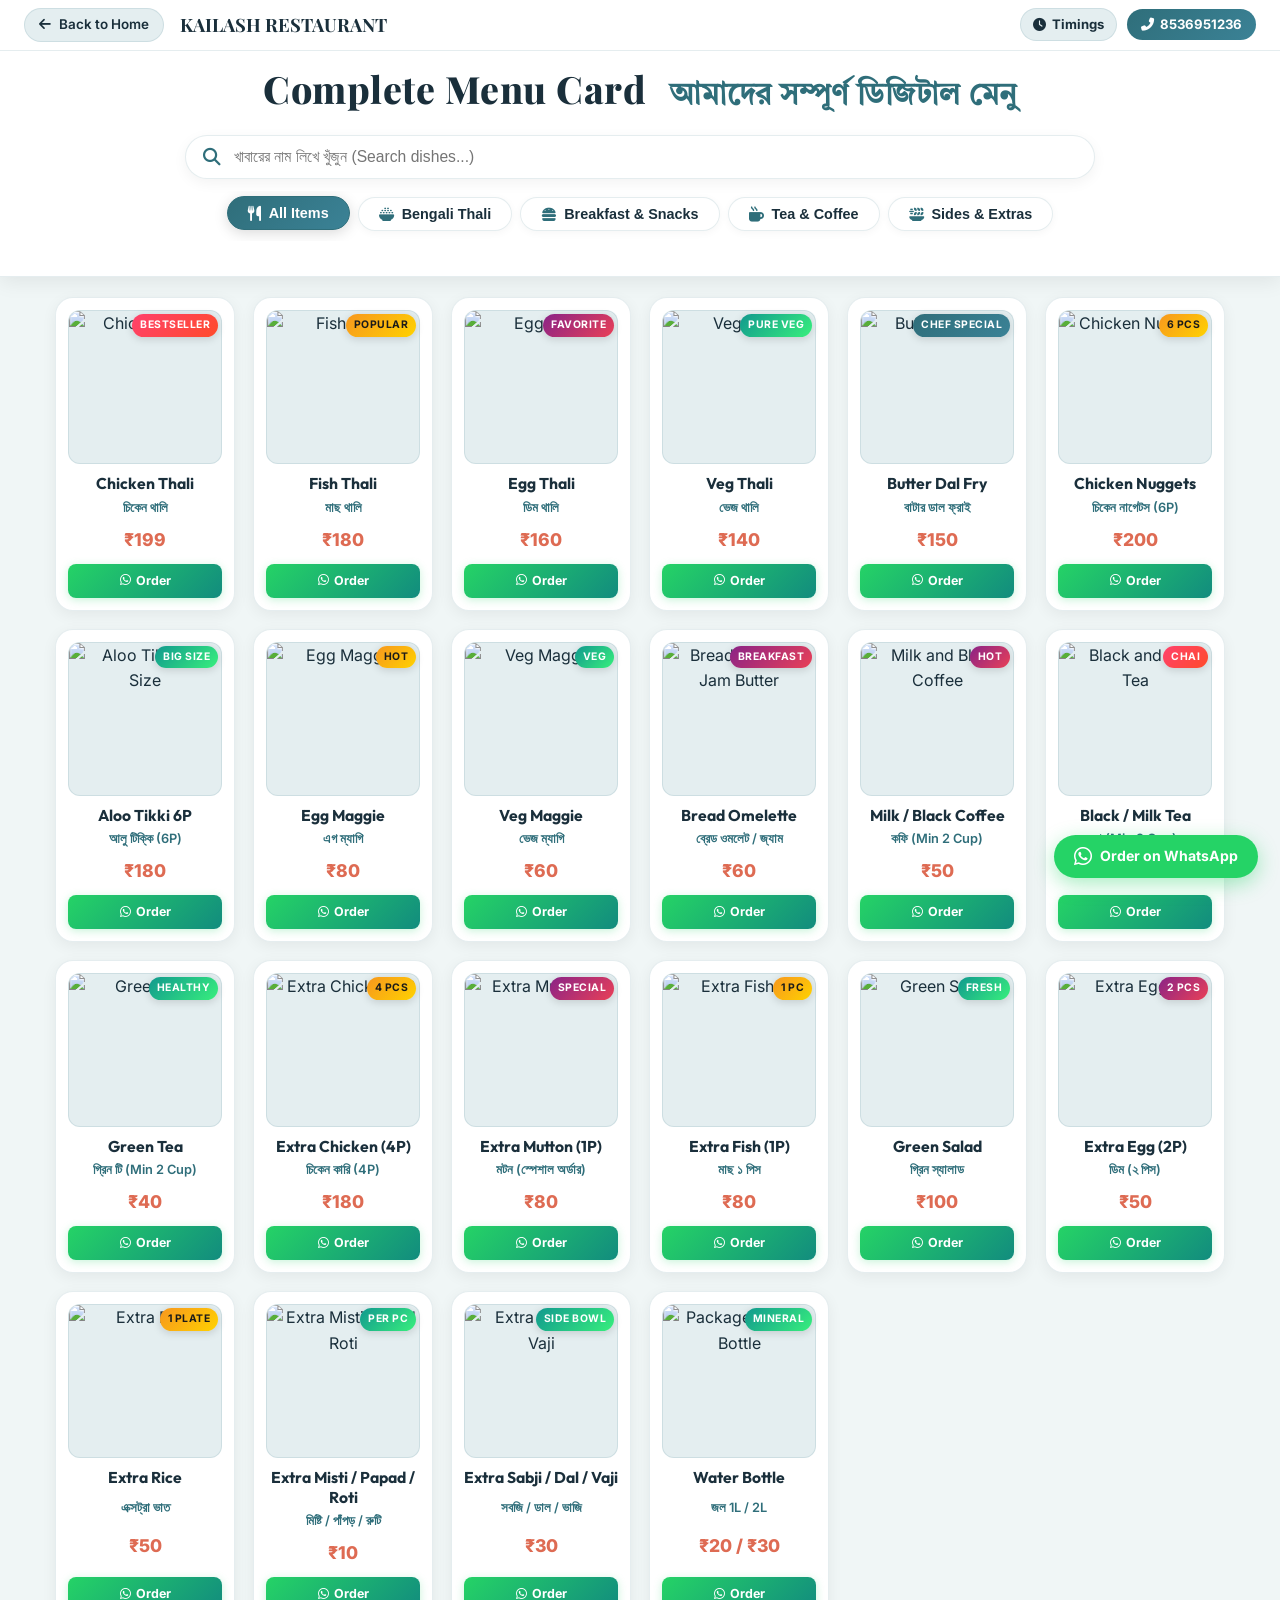
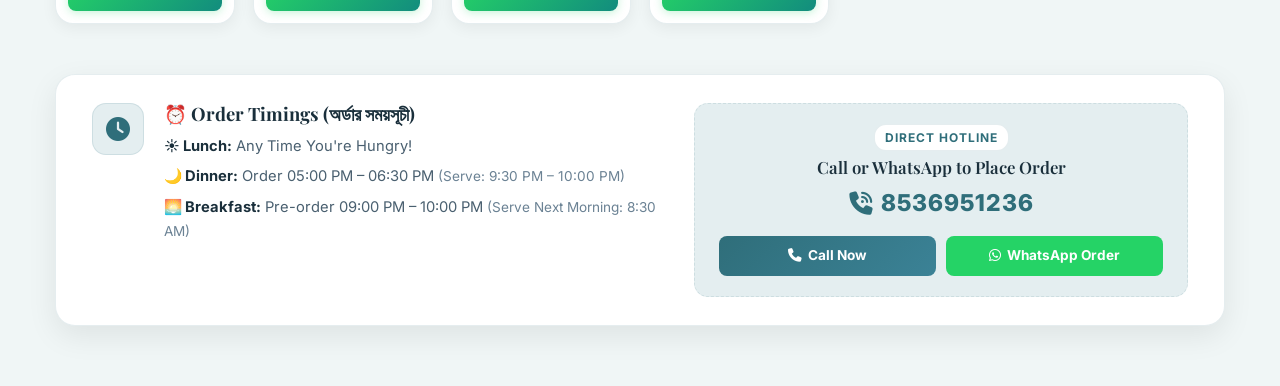
==== menu.html @ c59c66ed "Initial commit: Kailash Restaurant website and auto-update scripts" ====
﻿<!DOCTYPE html>
<html lang="bn">
<head>
    <meta charset="UTF-8">
    <meta name="viewport" content="width=device-width, initial-scale=1.0">
    <title>Full Menu Card | KAILASH RESTAURANT| সম্পূর্ণ মেনু</title>
    
    <!-- Meta Descriptions & SEO -->
    <meta name="description" content="Explore the full digital menu of KAILASH RESTAURANT. Bengali Thalis, Snacks, Tea, Coffee, Extras & Direct WhatsApp Ordering.">
    <meta name="theme-color" content="#c9a24b">
    
    <!-- Fonts -->
    <link rel="preconnect" href="https://fonts.googleapis.com">
    <link rel="preconnect" href="https://fonts.gstatic.com" crossorigin>
    <link href="https://fonts.googleapis.com/css2?family=Cinzel:wght@500;700;900&family=Inter:wght@300;400;500;600;700;800&family=Outfit:wght@400;500;600;700;800&family=Playfair+Display:ital,wght@0,600;0,700;0,900;1,600&family=Tiro+Bangla:ital@0;1&display=swap" rel="stylesheet">
    
    <!-- Font Awesome -->
    <link rel="stylesheet" href="https://cdnjs.cloudflare.com/ajax/libs/font-awesome/6.5.1/css/all.min.css">
    
    <!-- Main Style -->
    <link rel="stylesheet" href="styles.css">

    <style>
        /* Specific Styles for Compact Full Menu Page (LIGHT THEME) */
        .full-menu-page {
            background-color: var(--bg-deep);
            color: var(--text-primary);
            min-height: 100vh;
        }

        /* Sticky Top Header Container */
        .sticky-menu-top-container {
            position: sticky;
            top: 0;
            z-index: 1000;
            background: var(--bg-card);
            backdrop-filter: blur(20px);
            -webkit-backdrop-filter: blur(20px);
            border-bottom: 1.5px solid var(--glass-border);
            box-shadow: 0 4px 20px rgba(0, 0, 0, 0.08);
        }

        .full-menu-nav {
            padding: 8px 24px;
            display: flex;
            align-items: center;
            justify-content: space-between;
            border-bottom: 1px solid var(--glass-border);
        }

        .full-menu-nav-left {
            display: flex;
            align-items: center;
            gap: 16px;
        }

        .nav-back-btn {
            display: inline-flex;
            align-items: center;
            gap: 8px;
            background: var(--bg-dark);
            border: 1px solid var(--glass-border);
            color: var(--text-primary);
            padding: 5px 14px;
            border-radius: 25px;
            text-decoration: none;
            font-weight: 600;
            font-size: 0.84rem;
            transition: all 0.3s ease;
        }

        .nav-back-btn:hover {
            background: var(--accent-gold);
            color: #ffffff;
            border-color: var(--accent-gold);
            transform: translateX(-3px);
            box-shadow: 0 0 15px rgba(0, 0, 0, 0.15);
        }

        .full-menu-logo-title {
            font-family: 'Playfair Display', serif;
            font-size: 1.15rem;
            font-weight: 700;
            color: var(--text-primary);
        }

        .full-menu-logo-title span {
            color: var(--accent-gold);
        }

        .full-menu-nav-right {
            display: flex;
            align-items: center;
            gap: 10px;
        }

        .nav-timing-btn {
            display: inline-flex;
            align-items: center;
            gap: 6px;
            background: var(--bg-dark);
            border: 1px solid var(--glass-border);
            color: var(--text-primary);
            padding: 5px 12px;
            border-radius: 25px;
            text-decoration: none;
            font-weight: 700;
            font-size: 0.82rem;
            transition: all 0.3s ease;
        }

        .nav-timing-btn:hover {
            background: var(--accent-gold);
            color: #ffffff;
            border-color: var(--accent-gold);
            transform: translateY(-2px);
            box-shadow: 0 0 15px rgba(0, 0, 0, 0.15);
        }

        .nav-call-btn {
            display: inline-flex;
            align-items: center;
            gap: 6px;
            background: linear-gradient(135deg, var(--accent-gold), var(--accent-amber));
            color: #ffffff;
            padding: 5px 14px;
            border-radius: 25px;
            text-decoration: none;
            font-weight: 700;
            font-size: 0.82rem;
            transition: all 0.3s ease;
        }

        .nav-call-btn:hover {
            transform: translateY(-2px);
            box-shadow: 0 4px 15px rgba(0, 0, 0, 0.2);
        }

        /* Full Menu Hero Header */
        .full-menu-hero {
            text-align: center;
            padding: 14px 20px 10px;
            position: relative;
        }

        .full-menu-hero h1 {
            font-family: 'Playfair Display', serif;
            font-size: 2.35rem;
            font-weight: 800;
            color: var(--text-primary);
            margin-bottom: 0;
            line-height: 1.25;
            letter-spacing: 0.5px;
        }

        .full-menu-hero h1 .bengali-heading {
            color: var(--accent-gold);
            display: inline-block;
            font-size: 1.85rem;
            margin-left: 14px;
            font-family: 'Tiro Bangla', serif;
            font-weight: 700;
        }

        .full-menu-hero p {
            display: none;
        }

        /* Search & Filter Controls */
        .menu-control-bar {
            max-width: 950px;
            margin: 0 auto;
            padding: 10px 20px 15px;
        }

        .search-box-wrapper {
            position: relative;
            margin-bottom: 12px;
        }

        .search-box-wrapper input {
            width: 100%;
            background: var(--bg-card);
            border: 1.5px solid var(--glass-border);
            padding: 12px 20px 12px 48px;
            border-radius: 30px;
            color: var(--text-primary);
            font-size: 0.98rem;
            outline: none;
            transition: all 0.3s ease;
            box-shadow: 0 4px 14px rgba(0, 0, 0, 0.05);
        }

        .search-box-wrapper input:focus {
            border-color: var(--accent-gold);
            box-shadow: 0 0 18px rgba(0, 0, 0, 0.1);
            background: var(--bg-card);
        }

        .search-box-wrapper i {
            position: absolute;
            left: 18px;
            top: 50%;
            transform: translateY(-50%);
            color: var(--accent-gold);
            font-size: 1.1rem;
        }

        .menu-category-tabs {
            touch-action: pan-x pan-y;
            overscroll-behavior-x: contain;
            display: flex;
            justify-content: center;
            flex-wrap: wrap;
            gap: 10px;
            margin: 0;
        }

        .menu-tab-btn {
            background: var(--bg-card);
            border: 1.5px solid var(--glass-border);
            color: var(--text-secondary);
            padding: 8px 20px;
            border-radius: 25px;
            font-size: 0.9rem;
            font-weight: 600;
            cursor: pointer;
            backdrop-filter: blur(8px);
            transition: all 0.25s ease;
            display: inline-flex;
            align-items: center;
            gap: 8px;
            box-shadow: 0 2px 8px rgba(0, 0, 0, 0.04);
        }

        .menu-tab-btn i {
            color: var(--accent-gold);
            font-size: 0.95rem;
            transition: transform 0.3s ease;
        }

        .menu-tab-btn:hover {
            border-color: var(--accent-gold);
            color: var(--text-primary);
            background: var(--bg-card2, #f4f8f9);
            transform: translateY(-2px);
            box-shadow: 0 4px 15px rgba(0, 0, 0, 0.08);
        }

        .menu-tab-btn.active {
            background: linear-gradient(135deg, var(--accent-gold), var(--accent-amber));
            border-color: var(--accent-gold);
            color: #ffffff;
            box-shadow: 0 3px 14px rgba(0, 0, 0, 0.15);
            transform: translateY(-1px);
        }

        .menu-tab-btn.active i {
            color: #ffffff;
        }

        /* Compact Grid for Full Menu */
        .compact-menu-grid-container {
            max-width: 1200px;
            margin: 20px auto 50px;
            padding: 0 15px;
        }

        .compact-grid {
            display: grid;
            grid-template-columns: repeat(auto-fill, minmax(180px, 1fr));
            gap: 18px;
        }

        .compact-grid .food-menu-card {
            flex: initial;
            width: 100%;
            animation: floatMenuItem 4.5s ease-in-out infinite alternate;
        }

        .compact-grid .food-menu-card.hidden {
            display: none !important;
        }

        /* No Results Message */
        #no-results-msg {
            text-align: center;
            padding: 50px 20px;
            font-size: 1.1rem;
            color: var(--accent-gold);
            display: none;
            grid-column: 1 / -1;
        }

        /* Order Info Banner (Light Theme) */
        .order-info-banner {
            display: flex;
            align-items: stretch;
            justify-content: space-between;
            gap: 25px;
            padding: 28px 36px;
            border-radius: 20px;
            background: var(--bg-card);
            border: 1.5px solid var(--glass-border);
            box-shadow: 0 10px 30px rgba(0, 0, 0, 0.07);
        }

        .order-timing-card {
            display: flex;
            gap: 20px;
            flex: 1.3;
        }

        .timing-icon {
            width: 52px;
            height: 52px;
            border-radius: 14px;
            background: var(--bg-dark);
            border: 1px solid var(--glass-border);
            display: flex;
            align-items: center;
            justify-content: center;
            color: var(--accent-gold);
            font-size: 1.5rem;
            flex-shrink: 0;
        }

        .timing-details h4 {
            color: var(--text-primary);
            font-size: 1.15rem;
            margin-bottom: 10px;
            font-weight: 700;
        }

        .timing-details ul {
            list-style: none;
            padding: 0;
            margin: 0;
            display: flex;
            flex-direction: column;
            gap: 7px;
        }

        .timing-details li {
            font-size: 0.92rem;
            color: var(--text-secondary);
        }

        .timing-details li strong {
            color: var(--text-primary);
        }

        .timing-details .serve-time {
            color: var(--text-muted);
            font-size: 0.85rem;
        }

        .order-call-box {
            flex: 1;
            display: flex;
            flex-direction: column;
            align-items: center;
            justify-content: center;
            text-align: center;
            background: var(--bg-dark);
            padding: 20px 24px;
            border-radius: 14px;
            border: 1px dashed var(--glass-border);
        }

        .call-badge {
            background: var(--bg-card);
            color: var(--accent-gold);
            font-size: 0.75rem;
            font-weight: 700;
            text-transform: uppercase;
            letter-spacing: 1px;
            padding: 3px 10px;
            border-radius: 12px;
            margin-bottom: 6px;
            border: 1px solid var(--glass-border);
        }

        .order-call-box h3 {
            font-size: 1.05rem;
            color: var(--text-primary);
            margin-bottom: 8px;
            font-weight: 600;
        }

        .order-phone-link {
            font-size: 1.45rem;
            font-weight: 800;
            color: var(--accent-gold);
            text-decoration: none;
            letter-spacing: 1px;
            display: inline-flex;
            align-items: center;
            gap: 8px;
            margin-bottom: 14px;
            transition: transform 0.3s ease;
        }

        .order-phone-link:hover {
            transform: scale(1.05);
        }

        .quick-action-btns {
            display: flex;
            gap: 10px;
            width: 100%;
        }

        .direct-call-btn, .direct-wp-btn {
            flex: 1;
            padding: 9px 12px;
            border-radius: 8px;
            font-size: 0.85rem;
            font-weight: 700;
            text-decoration: none;
            display: inline-flex;
            align-items: center;
            justify-content: center;
            gap: 6px;
            transition: all 0.3s ease;
        }

        .direct-call-btn {
            background: linear-gradient(135deg, var(--accent-gold), var(--accent-amber));
            color: #ffffff;
        }

        .direct-call-btn:hover {
            transform: translateY(-2px);
            box-shadow: 0 4px 15px rgba(0, 0, 0, 0.2);
        }

        .direct-wp-btn {
            background: #25D366;
            color: #ffffff;
        }

        .direct-wp-btn:hover {
            background: #1ebc59;
            transform: translateY(-2px);
            box-shadow: 0 4px 15px rgba(37, 211, 102, 0.4);
        }

        /* Floating Order Quick Dial */
        .floating-order-btn {
            position: fixed;
            bottom: 22px;
            right: 22px;
            z-index: 999;
            display: flex;
            align-items: center;
            gap: 8px;
            background: #25D366;
            color: #ffffff;
            padding: 10px 20px;
            border-radius: 35px;
            text-decoration: none;
            font-weight: 700;
            font-size: 0.88rem;
            box-shadow: 0 6px 20px rgba(37, 211, 102, 0.4);
            transition: all 0.3s ease;
            animation: pulseOrderBtn 2.5s infinite;
        }

        .floating-order-btn:hover {
            background: #1ebc59;
            color: #ffffff;
            transform: scale(1.06);
            box-shadow: 0 8px 25px rgba(37, 211, 102, 0.6);
        }

        @keyframes pulseOrderBtn {
            0%, 100% { transform: scale(1); }
            50% { transform: scale(1.04); }
        }

        @media (max-width: 900px) {
            .order-info-banner {
                flex-direction: column;
                padding: 22px;
            }
            .order-timing-card {
                flex-direction: column;
                gap: 12px;
            }
        }

        @media (max-width: 600px) {
            .full-menu-nav {
                padding: 8px 12px;
            }
            .nav-back-btn span {
                display: none;
            }
            .full-menu-logo-title {
                font-size: 1.05rem;
            }
            .nav-timing-btn {
                padding: 4px 8px;
                font-size: 0.76rem;
            }
            .nav-timing-btn span {
                display: none;
            }
            .nav-call-btn {
                padding: 4px 10px;
                font-size: 0.76rem;
            }
            .full-menu-hero {
                padding: 10px 10px 4px;
            }
            .full-menu-hero h1 {
                font-size: 1.65rem;
            }
            .full-menu-hero h1 .bengali-heading {
                font-size: 1.35rem;
                display: block;
                margin-left: 0;
                margin-top: 4px;
            }
            .menu-control-bar {
                padding: 6px 12px 10px;
            }
            .search-box-wrapper {
                margin-bottom: 8px;
            }
            .search-box-wrapper input {
                padding: 9px 16px 9px 38px;
                font-size: 0.88rem;
                border-radius: 25px;
            }
            .search-box-wrapper i {
                left: 14px;
                font-size: 0.95rem;
            }
            .menu-category-tabs {
            touch-action: pan-x pan-y;
            overscroll-behavior-x: contain;
                gap: 6px;
                overflow-x: auto;
                flex-wrap: nowrap;
                justify-content: flex-start;
                padding-bottom: 4px;
                -webkit-overflow-scrolling: touch;
            }
            .menu-tab-btn {
                padding: 6px 14px;
                font-size: 0.8rem;
                border-radius: 20px;
                white-space: nowrap;
                flex-shrink: 0;
            }
            .compact-grid {
                grid-template-columns: repeat(2, 1fr);
                gap: 10px;
            }
            .compact-grid .food-menu-card {
                padding: 8px;
            }
            .food-title {
                font-size: 0.86rem;
            }
            .bengali-title {
                font-size: 0.72rem;
            }
            .food-price {
                font-size: 0.95rem;
            }
            .food-order-btn {
                padding: 5px 8px;
                font-size: 0.72rem;
            }
        }
    </style>
</head>
<body class="full-menu-page">

    <!-- Sticky Top Header (Navbar + Hero Title + Search Box + Filter Tabs) -->
    <div class="sticky-menu-top-container">
        <!-- Top Navigation Bar -->
        <nav class="full-menu-nav">
            <div class="full-menu-nav-left">
                <a href="index.html" class="nav-back-btn" title="Go back to Home Page">
                    <i class="fas fa-arrow-left"></i> <span>Back to Home</span>
                </a>
                <div class="full-menu-logo-title">KAILASH RESTAURANT</div>
            </div>
            <div class="full-menu-nav-right">
                <a href="#order-timings" class="nav-timing-btn" id="nav-timing-toggle-btn" title="Order Timings (অর্ডার সময়সূচী)">
                    <i class="fas fa-clock" id="nav-timing-icon"></i> <span id="nav-timing-text">Timings</span>
                </a>
                <a href="tel:+918536951236" class="nav-call-btn">
                    <i class="fas fa-phone-alt"></i> <span>8536951236</span>
                </a>
            </div>
        </nav>

        <!-- Hero Header -->
        <header class="full-menu-hero">
            <h1>Complete Menu Card <span class="bengali-heading">আমাদের সম্পূর্ণ ডিজিটাল মেনু</span></h1>
        </header>

        <!-- Search Bar & Category Filter Tabs -->
        <div class="menu-control-bar">
            <div class="search-box-wrapper">
                <i class="fas fa-search"></i>
                <input type="text" id="menu-search-input" placeholder="খাবারের নাম লিখে খুঁজুন (Search dishes...)" autocomplete="off">
            </div>

            <div class="menu-category-tabs">
                <button class="menu-tab-btn active" data-category="all">
                    <i class="fas fa-utensils"></i> All Items
                </button>
                <button class="menu-tab-btn" data-category="thali">
                    <i class="fas fa-bowl-rice"></i> Bengali Thali
                </button>
                <button class="menu-tab-btn" data-category="snacks">
                    <i class="fas fa-burger"></i> Breakfast & Snacks
                </button>
                <button class="menu-tab-btn" data-category="beverages">
                    <i class="fas fa-mug-hot"></i> Tea & Coffee
                </button>
                <button class="menu-tab-btn" data-category="extras">
                    <i class="fas fa-plate-wheat"></i> Sides & Extras
                </button>
            </div>
        </div>
    </div>

    <!-- Compact Full Menu Grid -->
    <main class="compact-menu-grid-container">
        <div class="compact-grid" id="full-menu-grid">

            <!-- 1. Chicken Thali -->
            <div class="food-menu-card" data-category="thali" data-keywords="chicken thali murgi murgir mangsho rice dal sabji thali">
                <div class="food-card-badge bestseller">Bestseller</div>
                <div class="food-card-img-box">
                    <img src="assets/menu_chicken_thali.webp" alt="Chicken Thali" loading="lazy">
                </div>
                <div class="food-card-body">
                    <h3 class="food-title">Chicken Thali</h3>
                    <span class="bengali-title">চিকেন থালি</span>
                    <span class="food-price">₹199</span>
                    <a href="https://wa.me/918536951236?text==Hi%20KAILASH%20RESTAURANT,%20I%20want%20to%20order%20Chicken%20Thali%20(₹199)" target="_blank" class="food-order-btn">
                        <i class="fab fa-whatsapp"></i> Order
                    </a>
                </div>
            </div>

            <!-- 2. Fish Thali -->
            <div class="food-menu-card" data-category="thali" data-keywords="fish thali macher thali mach jhol rui katla rice dal thali">
                <div class="food-card-badge popular">Popular</div>
                <div class="food-card-img-box">
                    <img src="assets/menu_fish_thali.webp" alt="Fish Thali" loading="lazy">
                </div>
                <div class="food-card-body">
                    <h3 class="food-title">Fish Thali</h3>
                    <span class="bengali-title">মাছ থালি</span>
                    <span class="food-price">₹180</span>
                    <a href="https://wa.me/918536951236?text==Hi%20KAILASH%20RESTAURANT,%20I%20want%20to%20order%20Fish%20Thali%20(₹180)" target="_blank" class="food-order-btn">
                        <i class="fab fa-whatsapp"></i> Order
                    </a>
                </div>
            </div>

            <!-- 3. Egg Thali -->
            <div class="food-menu-card" data-category="thali" data-keywords="egg thali dimer thali dim kosha rice dal thali">
                <div class="food-card-badge special">Favorite</div>
                <div class="food-card-img-box">
                    <img src="assets/menu_egg_thali.webp" alt="Egg Thali" loading="lazy">
                </div>
                <div class="food-card-body">
                    <h3 class="food-title">Egg Thali</h3>
                    <span class="bengali-title">ডিম থালি</span>
                    <span class="food-price">₹160</span>
                    <a href="https://wa.me/918536951236?text==Hi%20KAILASH%20RESTAURANT,%20I%20want%20to%20order%20Egg%20Thali%20(₹160)" target="_blank" class="food-order-btn">
                        <i class="fab fa-whatsapp"></i> Order
                    </a>
                </div>
            </div>

            <!-- 4. Veg Thali -->
            <div class="food-menu-card" data-category="thali" data-keywords="veg thali niramish thali paneer dal sabji rice mishti doi">
                <div class="food-card-badge pure-veg">Pure Veg</div>
                <div class="food-card-img-box">
                    <img src="assets/menu_veg_thali.webp" alt="Veg Thali" loading="lazy">
                </div>
                <div class="food-card-body">
                    <h3 class="food-title">Veg Thali</h3>
                    <span class="bengali-title">ভেজ থালি</span>
                    <span class="food-price">₹140</span>
                    <a href="https://wa.me/918536951236?text==Hi%20KAILASH%20RESTAURANT,%20I%20want%20to%20order%20Veg%20Thali%20(₹140)" target="_blank" class="food-order-btn">
                        <i class="fab fa-whatsapp"></i> Order
                    </a>
                </div>
            </div>

            <!-- 5. Butter Dal Fry -->
            <div class="food-menu-card" data-category="extras" data-keywords="butter dal fry yellow dal tadka veg">
                <div class="food-card-badge chef">Chef Special</div>
                <div class="food-card-img-box">
                    <img src="assets/menu_butter_dal_fry.webp" alt="Butter Dal Fry" loading="lazy">
                </div>
                <div class="food-card-body">
                    <h3 class="food-title">Butter Dal Fry</h3>
                    <span class="bengali-title">বাটার ডাল ফ্রাই</span>
                    <span class="food-price">₹150</span>
                    <a href="https://wa.me/918536951236?text==Hi%20KAILASH%20RESTAURANT,%20I%20want%20to%20order%20Butter%20Dal%20Fry%20(₹150)" target="_blank" class="food-order-btn">
                        <i class="fab fa-whatsapp"></i> Order
                    </a>
                </div>
            </div>

            <!-- 6. Chicken Nuggets (6P) -->
            <div class="food-menu-card" data-category="snacks" data-keywords="chicken nuggets 6p fried snacks non-veg">
                <div class="food-card-badge popular">6 Pcs</div>
                <div class="food-card-img-box">
                    <img src="assets/menu_chicken_nuggets.webp" alt="Chicken Nuggets" loading="lazy">
                </div>
                <div class="food-card-body">
                    <h3 class="food-title">Chicken Nuggets</h3>
                    <span class="bengali-title">চিকেন নাগেটস (6P)</span>
                    <span class="food-price">₹200</span>
                    <a href="https://wa.me/918536951236?text==Hi%20KAILASH%20RESTAURANT,%20I%20want%20to%20order%20Chicken%20Nuggets%20(₹200)" target="_blank" class="food-order-btn">
                        <i class="fab fa-whatsapp"></i> Order
                    </a>
                </div>
            </div>

            <!-- 7. Aloo Tikki Big Size (6P) -->
            <div class="food-menu-card" data-category="snacks" data-keywords="aloo tikki potato cutlet snacks big size veg">
                <div class="food-card-badge pure-veg">Big Size</div>
                <div class="food-card-img-box">
                    <img src="assets/menu_aloo_tikki.webp" alt="Aloo Tikki Big Size" loading="lazy">
                </div>
                <div class="food-card-body">
                    <h3 class="food-title">Aloo Tikki 6P</h3>
                    <span class="bengali-title">আলু টিক্কি (6P)</span>
                    <span class="food-price">₹180</span>
                    <a href="https://wa.me/918536951236?text==Hi%20KAILASH%20RESTAURANT,%20I%20want%20to%20order%20Aloo%20Tikki%20(₹180)" target="_blank" class="food-order-btn">
                        <i class="fab fa-whatsapp"></i> Order
                    </a>
                </div>
            </div>

            <!-- 8. Egg Maggie -->
            <div class="food-menu-card" data-category="snacks" data-keywords="egg maggie noodles masala snacks">
                <div class="food-card-badge popular">Hot</div>
                <div class="food-card-img-box">
                    <img src="assets/menu_egg_maggie.webp" alt="Egg Maggie" loading="lazy">
                </div>
                <div class="food-card-body">
                    <h3 class="food-title">Egg Maggie</h3>
                    <span class="bengali-title">এগ ম্যাগি</span>
                    <span class="food-price">₹80</span>
                    <a href="https://wa.me/918536951236?text==Hi%20KAILASH%20RESTAURANT,%20I%20want%20to%20order%20Egg%20Maggie%20(₹80)" target="_blank" class="food-order-btn">
                        <i class="fab fa-whatsapp"></i> Order
                    </a>
                </div>
            </div>

            <!-- 9. Veg Maggie -->
            <div class="food-menu-card" data-category="snacks" data-keywords="veg maggie masala noodles snacks vegetarian">
                <div class="food-card-badge pure-veg">Veg</div>
                <div class="food-card-img-box">
                    <img src="assets/menu_egg_maggie.webp" alt="Veg Maggie" loading="lazy">
                </div>
                <div class="food-card-body">
                    <h3 class="food-title">Veg Maggie</h3>
                    <span class="bengali-title">ভেজ ম্যাগি</span>
                    <span class="food-price">₹60</span>
                    <a href="https://wa.me/918536951236?text==Hi%20KAILASH%20RESTAURANT,%20I%20want%20to%20order%20Veg%20Maggie%20(₹60)" target="_blank" class="food-order-btn">
                        <i class="fab fa-whatsapp"></i> Order
                    </a>
                </div>
            </div>

            <!-- 10. Bread Omelette / Jam / Butter -->
            <div class="food-menu-card" data-category="snacks" data-keywords="bread omelette jam butter breakfast toast egg">
                <div class="food-card-badge special">Breakfast</div>
                <div class="food-card-img-box">
                    <img src="assets/menu6.webp" alt="Bread Omelette Jam Butter" loading="lazy">
                </div>
                <div class="food-card-body">
                    <h3 class="food-title">Bread Omelette</h3>
                    <span class="bengali-title">ব্রেড ওমলেট / জ্যাম</span>
                    <span class="food-price">₹60</span>
                    <a href="https://wa.me/918536951236?text==Hi%20KAILASH%20RESTAURANT,%20I%20want%20to%20order%20Bread%20Omelette%20(₹60)" target="_blank" class="food-order-btn">
                        <i class="fab fa-whatsapp"></i> Order
                    </a>
                </div>
            </div>

            <!-- 11. Milk / Black Coffee -->
            <div class="food-menu-card" data-category="beverages" data-keywords="coffee milk coffee black coffee hot drink beverages espresso">
                <div class="food-card-badge special">Hot</div>
                <div class="food-card-img-box">
                    <img src="assets/menu_tea_coffee.webp" alt="Milk and Black Coffee" loading="lazy">
                </div>
                <div class="food-card-body">
                    <h3 class="food-title">Milk / Black Coffee</h3>
                    <span class="bengali-title">কফি (Min 2 Cup)</span>
                    <span class="food-price">₹50</span>
                    <a href="https://wa.me/918536951236?text==Hi%20KAILASH%20RESTAURANT,%20I%20want%20to%20order%20Coffee" target="_blank" class="food-order-btn">
                        <i class="fab fa-whatsapp"></i> Order
                    </a>
                </div>
            </div>

            <!-- 12. Black / Milk Tea -->
            <div class="food-menu-card" data-category="beverages" data-keywords="tea chai milk tea black tea masala chai beverage">
                <div class="food-card-badge bestseller">Chai</div>
                <div class="food-card-img-box">
                    <img src="assets/menu_tea_coffee.webp" alt="Black and Milk Tea" loading="lazy">
                </div>
                <div class="food-card-body">
                    <h3 class="food-title">Black / Milk Tea</h3>
                    <span class="bengali-title">চা (Min 2 Cup)</span>
                    <span class="food-price">₹25</span>
                    <a href="https://wa.me/918536951236?text==Hi%20KAILASH%20RESTAURANT,%20I%20want%20to%20order%20Tea" target="_blank" class="food-order-btn">
                        <i class="fab fa-whatsapp"></i> Order
                    </a>
                </div>
            </div>

            <!-- 13. Green Tea -->
            <div class="food-menu-card" data-category="beverages" data-keywords="green tea healthy detox hot beverage">
                <div class="food-card-badge pure-veg">Healthy</div>
                <div class="food-card-img-box">
                    <img src="assets/menu_tea_coffee.webp" alt="Green Tea" loading="lazy">
                </div>
                <div class="food-card-body">
                    <h3 class="food-title">Green Tea</h3>
                    <span class="bengali-title">গ্রিন টি (Min 2 Cup)</span>
                    <span class="food-price">₹40</span>
                    <a href="https://wa.me/918536951236?text==Hi%20KAILASH%20RESTAURANT,%20I%20want%20to%20order%20Green%20Tea" target="_blank" class="food-order-btn">
                        <i class="fab fa-whatsapp"></i> Order
                    </a>
                </div>
            </div>

            <!-- 14. Extra Chicken (4P) -->
            <div class="food-menu-card" data-category="extras" data-keywords="extra chicken 4p murgir mangsho chicken curry side non-veg">
                <div class="food-card-badge popular">4 Pcs</div>
                <div class="food-card-img-box">
                    <img src="assets/menu_chicken_thali.webp" alt="Extra Chicken 4P" loading="lazy">
                </div>
                <div class="food-card-body">
                    <h3 class="food-title">Extra Chicken (4P)</h3>
                    <span class="bengali-title">চিকেন কারি (4P)</span>
                    <span class="food-price">₹180</span>
                    <a href="https://wa.me/918536951236?text==Hi%20KAILASH%20RESTAURANT,%20I%20want%20to%20order%20Extra%20Chicken%204P%20(₹180)" target="_blank" class="food-order-btn">
                        <i class="fab fa-whatsapp"></i> Order
                    </a>
                </div>
            </div>

            <!-- 15. Extra Mutton (1P - Special Order) -->
            <div class="food-menu-card" data-category="extras" data-keywords="extra mutton 1p khasi mangsho mutton kosha special non-veg">
                <div class="food-card-badge special">Special</div>
                <div class="food-card-img-box">
                    <img src="assets/menu3.webp" alt="Extra Mutton 1P" loading="lazy">
                </div>
                <div class="food-card-body">
                    <h3 class="food-title">Extra Mutton (1P)</h3>
                    <span class="bengali-title">মটন (স্পেশাল অর্ডার)</span>
                    <span class="food-price">₹80</span>
                    <a href="https://wa.me/918536951236?text==Hi%20KAILASH%20RESTAURANT,%20I%20want%20to%20order%20Extra%20Mutton%20(₹80)" target="_blank" class="food-order-btn">
                        <i class="fab fa-whatsapp"></i> Order
                    </a>
                </div>
            </div>

            <!-- 16. Extra Fish (1P) -->
            <div class="food-menu-card" data-category="extras" data-keywords="extra fish 1p macher jhol rui katla side non-veg">
                <div class="food-card-badge popular">1 Pc</div>
                <div class="food-card-img-box">
                    <img src="assets/menu_fish_thali.webp" alt="Extra Fish 1P" loading="lazy">
                </div>
                <div class="food-card-body">
                    <h3 class="food-title">Extra Fish (1P)</h3>
                    <span class="bengali-title">মাছ ১ পিস</span>
                    <span class="food-price">₹80</span>
                    <a href="https://wa.me/918536951236?text==Hi%20KAILASH%20RESTAURANT,%20I%20want%20to%20order%20Extra%20Fish%20(₹80)" target="_blank" class="food-order-btn">
                        <i class="fab fa-whatsapp"></i> Order
                    </a>
                </div>
            </div>

            <!-- 17. Green Salad -->
            <div class="food-menu-card" data-category="extras" data-keywords="green salad cucumber tomato onion lemon salad veg">
                <div class="food-card-badge pure-veg">Fresh</div>
                <div class="food-card-img-box">
                    <img src="assets/menu_veg_thali.webp" alt="Green Salad" loading="lazy">
                </div>
                <div class="food-card-body">
                    <h3 class="food-title">Green Salad</h3>
                    <span class="bengali-title">গ্রিন স্যালাড</span>
                    <span class="food-price">₹100</span>
                    <a href="https://wa.me/918536951236?text==Hi%20KAILASH%20RESTAURANT,%20I%20want%20to%20order%20Green%20Salad%20(₹100)" target="_blank" class="food-order-btn">
                        <i class="fab fa-whatsapp"></i> Order
                    </a>
                </div>
            </div>

            <!-- 18. Extra Egg (2P) -->
            <div class="food-menu-card" data-category="extras" data-keywords="extra egg 2p dim egg curry side non-veg">
                <div class="food-card-badge special">2 Pcs</div>
                <div class="food-card-img-box">
                    <img src="assets/menu_egg_thali.webp" alt="Extra Egg 2P" loading="lazy">
                </div>
                <div class="food-card-body">
                    <h3 class="food-title">Extra Egg (2P)</h3>
                    <span class="bengali-title">ডিম (২ পিস)</span>
                    <span class="food-price">₹50</span>
                    <a href="https://wa.me/918536951236?text==Hi%20KAILASH%20RESTAURANT,%20I%20want%20to%20order%20Extra%20Egg%202P%20(₹50)" target="_blank" class="food-order-btn">
                        <i class="fab fa-whatsapp"></i> Order
                    </a>
                </div>
            </div>

            <!-- 19. Extra Rice -->
            <div class="food-menu-card" data-category="extras" data-keywords="extra rice bhat rice portion veg side">
                <div class="food-card-badge popular">1 Plate</div>
                <div class="food-card-img-box">
                    <img src="assets/menu_veg_thali.webp" alt="Extra Rice" loading="lazy">
                </div>
                <div class="food-card-body">
                    <h3 class="food-title">Extra Rice</h3>
                    <span class="bengali-title">এক্সট্রা ভাত</span>
                    <span class="food-price">₹50</span>
                    <a href="https://wa.me/918536951236?text==Hi%20KAILASH%20RESTAURANT,%20I%20want%20to%20order%20Extra%20Rice%20(₹50)" target="_blank" class="food-order-btn">
                        <i class="fab fa-whatsapp"></i> Order
                    </a>
                </div>
            </div>

            <!-- 20. Extra Misti / Papad / Roti -->
            <div class="food-menu-card" data-category="extras" data-keywords="extra misti papad roti sweet flatbread side">
                <div class="food-card-badge pure-veg">Per Pc</div>
                <div class="food-card-img-box">
                    <img src="assets/menu2.webp" alt="Extra Misti Papad Roti" loading="lazy">
                </div>
                <div class="food-card-body">
                    <h3 class="food-title">Extra Misti / Papad / Roti</h3>
                    <span class="bengali-title">মিষ্টি / পাঁপড় / রুটি</span>
                    <span class="food-price">₹10</span>
                    <a href="https://wa.me/918536951236?text==Hi%20KAILASH%20RESTAURANT,%20I%20want%20to%20order%20Extra%20Misti%20Papad%20Roti%20(₹10)" target="_blank" class="food-order-btn">
                        <i class="fab fa-whatsapp"></i> Order
                    </a>
                </div>
            </div>

            <!-- 21. Extra Sabji / Dal / Vaji -->
            <div class="food-menu-card" data-category="extras" data-keywords="extra sabji dal vaji butter dal fry veg side">
                <div class="food-card-badge pure-veg">Side Bowl</div>
                <div class="food-card-img-box">
                    <img src="assets/menu_butter_dal_fry.webp" alt="Extra Sabji Dal Vaji" loading="lazy">
                </div>
                <div class="food-card-body">
                    <h3 class="food-title">Extra Sabji / Dal / Vaji</h3>
                    <span class="bengali-title">সবজি / ডাল / ভাজি</span>
                    <span class="food-price">₹30</span>
                    <a href="https://wa.me/918536951236?text==Hi%20KAILASH%20RESTAURANT,%20I%20want%20to%20order%20Extra%20Sabji%20Dal%20Vaji%20(₹30)" target="_blank" class="food-order-btn">
                        <i class="fab fa-whatsapp"></i> Order
                    </a>
                </div>
            </div>

            <!-- 20. Packaged Water Bottle (1L / 2L) -->
            <div class="food-menu-card" data-category="beverages" data-keywords="water bottle 1l 2l mineral water drink">
                <div class="food-card-badge pure-veg">Mineral</div>
                <div class="food-card-img-box">
                    <img src="assets/menu5.webp" alt="Packaged Water Bottle" loading="lazy">
                </div>
                <div class="food-card-body">
                    <h3 class="food-title">Water Bottle</h3>
                    <span class="bengali-title">জল 1L / 2L</span>
                    <span class="food-price">₹20 / ₹30</span>
                    <a href="https://wa.me/918536951236?text==Hi%20KAILASH%20RESTAURANT,%20I%20want%20to%20order%20Water%20Bottle" target="_blank" class="food-order-btn">
                        <i class="fab fa-whatsapp"></i> Order
                    </a>
                </div>
            </div>

        </div>

        <!-- No Results Fallback -->
        <div id="no-results-msg">
            <i class="fas fa-search" style="font-size: 2.5rem; margin-bottom: 12px; display: block;"></i>
            <p>আপনার খোঁজা অনুযায়ী কোনো খাবার পাওয়া যায়নি। অন্য কিছু লিখে খুঁজুন।</p>
        </div>
    </main>

    <!-- Order Timings Banner -->
    <div id="order-timings" style="max-width: 1200px; margin: 0 auto 60px; padding: 0 15px; scroll-margin-top: 170px;">
        <div class="order-info-banner glassmorphism">
            <div class="order-timing-card">
                <div class="timing-icon"><i class="fas fa-clock"></i></div>
                <div class="timing-details">
                    <h4>⏰ Order Timings (অর্ডার সময়সূচী)</h4>
                    <ul>
                        <li><strong>☀️ Lunch:</strong> Any Time You're Hungry!</li>
                        <li><strong>🌙 Dinner:</strong> Order 05:00 PM – 06:30 PM <span class="serve-time">(Serve: 9:30 PM – 10:00 PM)</span></li>
                        <li><strong>🌅 Breakfast:</strong> Pre-order 09:00 PM – 10:00 PM <span class="serve-time">(Serve Next Morning: 8:30 AM)</span></li>
                    </ul>
                </div>
            </div>
            
            <div class="order-call-box">
                <div class="call-badge">Direct Hotline</div>
                <h3>Call or WhatsApp to Place Order</h3>
                <a href="tel:+918536951236" class="order-phone-link">
                    <i class="fas fa-phone-volume"></i> 8536951236
                </a>
                <div class="quick-action-btns">
                    <a href="tel:+918536951236" class="direct-call-btn">
                        <i class="fas fa-phone"></i> Call Now
                    </a>
                    <a href="https://wa.me/918536951236?text==Hello%20KAILASH%20RESTAURANT,%20I%20want%20to%20place%20an%20order!" target="_blank" class="direct-wp-btn">
                        <i class="fab fa-whatsapp"></i> WhatsApp Order
                    </a>
                </div>
            </div>
        </div>
    </div>

    <!-- Floating Direct WhatsApp Button -->
    <a href="https://wa.me/918536951236?text==Hello%20KAILASH%20RESTAURANT,%20I%20want%20to%20order%20food!" target="_blank" class="floating-order-btn" title="Direct WhatsApp Order">
        <i class="fab fa-whatsapp" style="font-size: 1.3rem;"></i> <span>Order on WhatsApp</span>
    </a>

    <!-- JavaScript for Live Search & Category Filtering -->
    <script>
        document.addEventListener('DOMContentLoaded', () => {
            const searchInput = document.getElementById('menu-search-input');
            const categoryTabs = document.querySelectorAll('.menu-tab-btn');
            const foodCards = document.querySelectorAll('.food-menu-card');
            const noResultsMsg = document.getElementById('no-results-msg');

            let activeCategory = 'all';

            function filterMenu() {
                const query = searchInput.value.toLowerCase().trim();
                let visibleCount = 0;

                foodCards.forEach(card => {
                    const cardCategory = card.getAttribute('data-category');
                    const keywords = (card.getAttribute('data-keywords') || '') + ' ' + card.innerText.toLowerCase();

                    const matchesCategory = (activeCategory === 'all' || cardCategory === activeCategory);
                    const matchesSearch = query === '' || keywords.includes(query);

                    if (matchesCategory && matchesSearch) {
                        card.classList.remove('hidden');
                        visibleCount++;
                    } else {
                        card.classList.add('hidden');
                    }
                });

                if (visibleCount === 0) {
                    noResultsMsg.style.display = 'block';
                } else {
                    noResultsMsg.style.display = 'none';
                }
            }

            // Category Tab Clicks
            categoryTabs.forEach(tab => {
                tab.addEventListener('click', () => {
                    categoryTabs.forEach(t => t.classList.remove('active'));
                    tab.classList.add('active');
                    activeCategory = tab.getAttribute('data-category');
                    const tabsContainer = tab.closest('.menu-category-tabs');
                    if (tabsContainer) {
                        const targetScroll = tab.offsetLeft - (tabsContainer.clientWidth / 2) + (tab.offsetWidth / 2);
                        tabsContainer.scrollTo({ left: targetScroll, behavior: 'smooth' });
                    }
                    filterMenu();
                });
            });

            // Search Input Live Filter
            searchInput.addEventListener('input', () => {
                filterMenu();
            });

            // ============================================================
            // TWO-WAY TOGGLE SCROLL (Click to go to Timings, Click again to go to Top)
            // ============================================================
            const timingToggleBtn = document.getElementById('nav-timing-toggle-btn');
            const timingIcon = document.getElementById('nav-timing-icon');
            const timingText = document.getElementById('nav-timing-text');
            const orderTimingsSection = document.getElementById('order-timings');

            function isNearTimingsSection() {
                if (!orderTimingsSection) return false;
                const rect = orderTimingsSection.getBoundingClientRect();
                return rect.top <= window.innerHeight * 0.75;
            }

            if (timingToggleBtn && orderTimingsSection) {
                timingToggleBtn.addEventListener('click', (e) => {
                    e.preventDefault();
                    if (isNearTimingsSection()) {
                        // If already at Timings section -> Smoothly scroll back to TOP
                        window.scrollTo({ top: 0, behavior: 'smooth' });
                    } else {
                        // Smoothly scroll DOWN to Order Timings section
                        orderTimingsSection.scrollIntoView({ behavior: 'smooth', block: 'start' });
                    }
                });

                // Dynamically update button icon/text when user scrolls near timings
                window.addEventListener('scroll', () => {
                    if (isNearTimingsSection()) {
                        timingToggleBtn.classList.add('at-bottom');
                        if (timingIcon) timingIcon.className = 'fas fa-arrow-up';
                        if (timingText) timingText.innerText = 'Top';
                        timingToggleBtn.title = 'Scroll back to Top (উপরে ফিরে যান)';
                    } else {
                        timingToggleBtn.classList.remove('at-bottom');
                        if (timingIcon) timingIcon.className = 'fas fa-clock';
                        if (timingText) timingText.innerText = 'Timings';
                        timingToggleBtn.title = 'Order Timings (অর্ডার সময়সূচী)';
                    }
                }, { passive: true });
            }
        });
    </script>
</body>
</html>
---- styles.css ----
/* ============================================================
   KAILASH RESTAURANT — Premium Modern Theme
   ============================================================ */

@import url('https://fonts.googleapis.com/css2?family=Playfair+Display:wght@400;600;700;800&family=Outfit:wght@300;400;600;800&family=Inter:wght@300;400;500;600&display=swap');

/* ---- CSS Variables ---- */
:root {
    --bg-deep:              #F0F6F6; /* Very Soft Seafoam/Sky Blue (main bg) */
    --bg-dark:              #E4EEF0; /* Soft Coastal Sand/Slate Blue tint (section bg alt) */
    --bg-card:              #FFFFFF; /* Pure White for cards */
    --bg-card2:             #F4F8F9; /* Hover card background */
    --bg-cream:             #E8F1F2; /* Cool Cream/White tint */
    --accent-gold:          #2F6E7A; /* Coral Blue / Teal */
    --accent-amber:         #3B8296; /* Medium Coral Blue */
    --accent-light:         #8AC0CB; /* Light Coral Blue (hover states) */
    --accent-red:           #DE6B53; /* Warm Coral / Coral Red */
    --accent-warm:          #C4553D; /* Muted Coral Red */
    --text-primary:         #1A2F3B; /* Deep Ocean Navy (primary text) */
    --text-secondary:       #4A6070; /* Muted Steel Blue */
    --text-muted:           #6B8294; /* Muted Slate Blue */
    --text-light-section:   #1A2F3B; /* Text on light sections */
    --glass-bg:             rgba(47, 110, 122, 0.04); /* Teal based glass */
    --glass-border:         rgba(47, 110, 122, 0.12);
    --glass-shadow:         0 8px 30px rgba(26, 47, 59, 0.08);
    --glow-gold:            0 0 25px rgba(47, 110, 122, 0.15);
    --radius-sm:            8px;
    --radius-md:            16px;
    --radius-lg:            24px;
    --transition:           all 0.4s cubic-bezier(0.4, 0, 0.2, 1);
}

/* ---- Reset ---- */
*, *::before, *::after {
    margin: 0;
    padding: 0;
    box-sizing: border-box;
}

html {
    scroll-behavior: smooth;
}

body {
    font-family: 'Inter', sans-serif;
    background-color: var(--bg-deep);
    color: var(--text-primary);
    overflow-x: hidden;
    line-height: 1.6;
}

body.no-scroll {
    overflow-y: hidden !important;
}

h1, h2, h3, h4 {
    font-family: 'Playfair Display', serif;
    line-height: 1.2;
}

/* ---- Custom Scrollbar ---- */
::-webkit-scrollbar          { width: 6px; }
::-webkit-scrollbar-track    { background: var(--bg-deep); }
::-webkit-scrollbar-thumb    { background: var(--accent-gold); border-radius: 3px; }
::-webkit-scrollbar-thumb:hover { background: var(--accent-amber); }

/* ============================================================
   NAVBAR
   ============================================================ */
.navbar {
    position: sticky;
    top: 0;
    margin: 0;
    width: 100%;
    padding: 0 5%;
    height: 72px;
    border-radius: 0;
    display: flex;
    justify-content: space-between;
    align-items: center;
    background: rgba(240, 246, 246, 0.92);
    backdrop-filter: blur(20px);
    -webkit-backdrop-filter: blur(20px);
    z-index: 1000;
    border-bottom: 1px solid rgba(47, 110, 122, 0.2);
    box-shadow: 0 4px 30px rgba(0, 0, 0, 0.5);
    transition: var(--transition);
}

.navbar-scrolled {
    height: 62px;
    background: rgba(240, 246, 246, 0.97);
    border-bottom-color: rgba(47, 110, 122, 0.35);
    box-shadow: 0 8px 40px rgba(0, 0, 0, 0.7), var(--glow-gold);
}

.logo-container {
    display: flex;
    align-items: center;
    gap: 2px; /* Set gap to almost zero to align right next to logo image */
}

.logo-brand-img {
    height: 52px;
    width: auto;
    object-fit: contain;
    transition: var(--transition);
}

.logo-brand-img:hover {
    transform: scale(1.04);
}

.logo-text-wrapper {
    display: flex;
    align-items: center;
    position: relative;
    padding-left: 0px; /* Removed padding entirely to start text immediately */
    /* no overflow: hidden so football can roll across the whole screen */
}

.animated-football-header {
    position: absolute;
    left: -52px;
    width: 48px;
    height: 48px;
    top: 50%;
    margin-top: -24px;
    display: inline-block;
    z-index: 10;
    animation: footballRollAcross 14s linear infinite;
    will-change: left, transform, opacity;
    pointer-events: none;
}

.animated-football-header svg,
.animated-football-header img {
    width: 100%;
    height: 100%;
}

.logo-text {
    font-size: 1.5rem;
    font-weight: 800;
    letter-spacing: 1px;
    background: linear-gradient(90deg, var(--accent-gold), var(--accent-red));
    -webkit-background-clip: text;
    -webkit-text-fill-color: transparent;
    font-family: 'Outfit', sans-serif;
    display: inline-block;
    white-space: nowrap;
    overflow: hidden;
    clip-path: inset(0 100% 0 0);
    opacity: 0;
    animation: revealTextWipe 14s linear infinite;
    will-change: clip-path, opacity;
}

.nav-links {
    display: flex;
    flex-direction: column;
    position: absolute;
    top: 100%;
    right: 5%; /* Align with padding of navbar actions */
    width: 210px;
    height: auto;
    background: rgba(240, 246, 246, 0.97);
    backdrop-filter: blur(20px);
    -webkit-backdrop-filter: blur(20px);
    border: 1px solid rgba(47, 110, 122, 0.2);
    border-radius: 0 0 var(--radius-md) var(--radius-md);
    padding: 1.5rem 0;
    gap: 0.25rem;
    box-shadow: 0 15px 40px rgba(0, 0, 0, 0.6);
    opacity: 0;
    transform: translateY(-8px);
    pointer-events: none;
    transition: all 0.3s cubic-bezier(0.165, 0.84, 0.44, 1);
    align-items: center;
    list-style: none;
    z-index: 1000;
}

.nav-links.nav-active {
    opacity: 1;
    transform: translateY(0);
    pointer-events: auto;
}

.nav-links a {
    text-decoration: none;
    color: var(--text-secondary);
    font-weight: 500;
    font-size: 0.95rem;
    letter-spacing: 0.5px;
    text-transform: uppercase;
    padding: 0.65rem 1.4rem;
    border-radius: var(--radius-sm);
    transition: var(--transition);
    position: relative;
    display: block;
    width: 100%;
    text-align: center;
}

.nav-links a::after {
    content: '';
    position: absolute;
    bottom: 2px;
    left: 50%;
    transform: translateX(-50%);
    width: 0;
    height: 1.5px;
    background: var(--accent-gold);
    border-radius: 2px;
    transition: width 0.3s ease;
}

.nav-links a:hover {
    color: var(--accent-light);
}

.nav-links a:hover::after {
    width: 60%;
}

.navbar-actions {
    display: flex;
    align-items: center;
    gap: 0.35rem;
}
.dripza-btn-nav {
    background: transparent !important;
    border: none !important;
    width: 38px;
    height: 38px;
    cursor: pointer;
    display: flex;
    align-items: center;
    justify-content: center;
    padding: 0;
    overflow: visible;
    position: relative;
    box-shadow: none !important;
    transition: transform 0.3s ease;
}

.dripza-btn-nav:hover {
    background: transparent !important;
    box-shadow: none !important;
    transform: translateY(-2px);
}

.dripza-nav-icon {
    width: 100%;
    height: 100%;
    object-fit: contain;
    animation: dripzaBreathing 3.5s infinite ease-in-out;
    transition: filter 0.4s ease, transform 0.8s cubic-bezier(0.34, 1.56, 0.64, 1);
}

.dripza-btn-nav:hover .dripza-nav-icon {
    transform: scale(1.15) rotate(360deg);
    filter: drop-shadow(0 0 10px rgba(47, 110, 122, 0.9));
}

@keyframes dripzaBreathing {
    0%, 100% {
        transform: scale(1);
        filter: drop-shadow(0 0 2px rgba(47, 110, 122, 0.25));
    }
    50% {
        transform: scale(1.06);
        filter: drop-shadow(0 0 7px rgba(47, 110, 122, 0.65));
    }
}

.hamburger {
    display: block; /* Show hamburger globally on PC and Mobile */
    cursor: pointer;
    font-size: 1.4rem;
    color: var(--text-primary);
    padding: 0.4rem;
    border-radius: var(--radius-sm);
    transition: var(--transition);
}

.hamburger:hover {
    color: var(--accent-gold);
    background: rgba(47, 110, 122, 0.08);
}

/* ============================================================
   HERO / BANNER SECTION
   ============================================================ */
.hero {
    position: relative;
    width: 100%;
    aspect-ratio: 16 / 9;
    height: 56.25vw; /* Explicit 16:9 height to prevent collapse */
    min-height: 400px; /* Safe minimum height for PC banner */
    display: flex;
    align-items: center;
    justify-content: center;
    text-align: center;
    overflow: hidden;
    margin-top: 0;
}

.hero-bg {
    position: absolute;
    inset: 0;
    z-index: 0;
    overflow: hidden;
    background: var(--bg-deep);
}

.hero-bg::before {
    content: '';
    position: absolute;
    top: -30px;
    left: -30px;
    right: -30px;
    bottom: -30px;
    background-image: var(--bg-image);
    background-size: cover;
    background-position: center;
    filter: blur(28px) brightness(0.28) saturate(1.2);
    transition: background-image 1.2s ease-in-out;
    z-index: 0;
}

.hero-bg img {
    position: absolute;
    inset: 0;
    width: 100%;
    height: 100%;
    object-fit: cover;
    display: block;
    opacity: 0;
    transition: opacity 1.5s ease-in-out;
    z-index: 1;
}

.hero-video {
    position: absolute;
    inset: 0;
    width: 100%;
    height: 100%;
    object-fit: cover;
    z-index: 1;
}

.hero-bg img.active {
    opacity: 1;
    z-index: 2;
}

.hero-bg img.prev {
    opacity: 0;
    z-index: 1;
}

.hero-nav-zone {
    position: absolute;
    top: 0;
    bottom: 0;
    width: 15%;
    z-index: 5;
    cursor: pointer;
    background: transparent;
    transition: background 0.3s ease;
}

.hero-nav-zone.left-zone {
    left: 0;
}

.hero-nav-zone.right-zone {
    right: 0;
}

/* Subtle feedback on hover (no arrow icons) */
.hero-nav-zone:hover {
    background: rgba(255, 255, 255, 0.03);
}

.overlay {
    position: absolute;
    inset: 0;
    background: transparent;
    z-index: 3;
    pointer-events: none;
}

.hero-content {
    max-width: 800px;
    padding: 0 24px;
    z-index: 4;
    transform: translateY(30px);
    opacity: 0;
    animation: fadeUp 1.2s cubic-bezier(0.165, 0.84, 0.44, 1) forwards 0.4s;
}

.hero-content h1 {
    font-size: 3.6rem;
    font-weight: 800;
    margin-bottom: 1.2rem;
    color: var(--text-primary);
    text-shadow: 0 4px 15px rgba(0, 0, 0, 0.5);
    letter-spacing: -1px;
}

.hero-content p {
    font-size: 1.15rem;
    color: var(--text-secondary);
    margin-bottom: 2.8rem;
    line-height: 1.7;
    text-shadow: 0 2px 8px rgba(0, 0, 0, 0.5);
}

/* ============================================================
   SECTION SHARED
   ============================================================ */
section {
    padding: 15px 6%;
}

.section-title {
    font-family: 'Playfair Display', serif;
    font-size: 2.6rem;
    font-weight: 700;
    text-align: center;
    margin-bottom: 1.2rem;
    color: var(--text-primary);
    position: relative;
    display: inline-block;
    width: 100%;
    letter-spacing: -0.5px;
}

.section-title::after {
    content: '';
    display: block;
    width: 60px;
    height: 2px;
    background: linear-gradient(90deg, var(--accent-gold), var(--accent-light));
    margin: 0.8rem auto 0;
    border-radius: 2px;
    box-shadow: 0 0 10px rgba(47, 110, 122, 0.5);
}

/* ============================================================
   VIBE SECTION
   ============================================================ */
.vibe-section {
    background: radial-gradient(ellipse at center top, rgba(47, 110, 122,0.05) 0%, transparent 65%);
    border-top: 1px solid rgba(47, 110, 122, 0.08);
    border-bottom: 1px solid rgba(47, 110, 122, 0.08);
    padding-top: 15px;
    padding-bottom: 15px;
}

.vibe-container {
    display: flex;
    align-items: center;
    justify-content: center;
    flex-wrap: wrap;
    gap: 1.2rem;
    padding: 0;
    max-width: 1100px;
    margin: 0 auto;
}

.vibe-text {
    max-width: 520px;
}

.vibe-text h3 {
    font-family: 'Playfair Display', serif;
    font-size: 2rem;
    margin-bottom: 1.2rem;
    font-weight: 700;
    color: var(--text-primary);
    position: relative;
    padding-left: 1.2rem;
}

.vibe-text h3::before {
    content: '';
    position: absolute;
    left: 0;
    top: 10%;
    height: 80%;
    width: 3px;
    background: linear-gradient(to bottom, var(--accent-gold), var(--accent-amber));
    border-radius: 3px;
}

.vibe-text p {
    color: var(--text-secondary);
    line-height: 1.9;
    font-size: 1.05rem;
    font-weight: 400;
}

/* ============================================================
   INTERACTIVE RAKHI PURNIMA SPECIAL ALTAR
   ============================================================ */
.rath-feast-container {
    position: relative;
    width: 190px;
    height: 190px;
    background: radial-gradient(circle at center, #260A13 0%, #120408 100%);
    border-radius: var(--radius-md);
    border: 2px solid rgba(255, 193, 7, 0.55);
    box-shadow: 0 8px 24px rgba(0, 0, 0, 0.85), 
                inset 0 0 25px rgba(233, 30, 99, 0.25),
                0 0 14px rgba(255, 193, 7, 0.35);
    overflow: hidden;
    cursor: pointer;
    perspective: 500px;
    flex-shrink: 0;
    margin: 20px;
    transition: border-color 0.4s ease, box-shadow 0.4s ease;
}

.rath-feast-container:hover {
    border-color: #FFD54F;
    box-shadow: 0 8px 24px rgba(0, 0, 0, 0.95), 
                inset 0 0 25px rgba(255, 215, 0, 0.3),
                0 0 22px rgba(233, 30, 99, 0.5);
}

.temple-arch {
    position: absolute;
    top: 5px;
    left: 5px;
    right: 5px;
    bottom: 5px;
    border: 1px dashed rgba(255, 215, 0, 0.4);
    border-radius: var(--radius-md);
    pointer-events: none;
    z-index: 1;
}

.rath-altar-chariot {
    position: absolute;
    top: 15px;
    left: 50%;
    transform: translateX(-50%);
    width: 72px;
    height: 72px;
    z-index: 3;
    filter: drop-shadow(0 2px 6px rgba(0,0,0,0.7));
    transition: transform 0.4s cubic-bezier(0.175, 0.885, 0.32, 1.275), filter 0.4s ease;
    animation: trophyFloat 3.5s infinite ease-in-out;
}

.rath-altar-chariot svg {
    width: 100%;
    height: 100%;
}

.rath-feast-container.activated .rath-altar-chariot {
    filter: drop-shadow(0 0 10px #FFD700) drop-shadow(0 0 18px #E91E63);
    animation: trophyVibrate 0.12s infinite linear;
}

@keyframes trophyFloat {
    0%, 100% { transform: translateX(-50%) translateY(0); }
    50% { transform: translateX(-50%) translateY(-3px); }
}

@keyframes trophyVibrate {
    0%, 100% { transform: translateX(-50%) translate(0, 0) scale(1.04); }
    25% { transform: translateX(-50%) translate(-0.6px, 0.6px) scale(1.04); }
    50% { transform: translateX(-50%) translate(0.6px, -0.6px) scale(1.04); }
    75% { transform: translateX(-50%) translate(-0.6px, -0.6px) scale(1.04); }
}

.temple-bell {
    position: absolute;
    bottom: 12px;
    left: 50%;
    width: 58px;
    height: 58px;
    transform: translateX(-50%);
    z-index: 5;
    cursor: pointer;
    filter: drop-shadow(0 3px 6px rgba(0,0,0,0.7));
    transition: transform 0.6s cubic-bezier(0.19, 1, 0.22, 1), opacity 0.5s ease;
}

.temple-bell:hover {
    transform: translateX(-50%) scale(1.1);
}

.temple-bell svg {
    width: 100%;
    height: 100%;
}

.rath-feast-container.activated .temple-bell {
    transform: translateX(-50%) translateY(-55px) rotate(-22deg) scale(0.9);
    opacity: 0;
    pointer-events: none;
}

.rath-fusion-burger {
    position: absolute;
    bottom: 10px;
    left: 50%;
    width: 68px;
    height: 68px;
    transform: translate(-50%, 15px) scale(0.6);
    opacity: 0;
    z-index: 2;
    pointer-events: none;
    transition: all 0.6s cubic-bezier(0.175, 0.885, 0.32, 1.275);
    filter: drop-shadow(0 0 4px rgba(0, 0, 0, 0.4));
}

.rath-fusion-burger svg {
    width: 100%;
    height: 100%;
}

.rath-feast-container.activated .rath-fusion-burger {
    opacity: 1;
    transform: translate(-50%, 0) scale(1.2);
    filter: drop-shadow(0 0 10px #FFD700) drop-shadow(0 0 18px #E91E63);
}

.rath-celebration {
    position: absolute;
    top: 36%;
    left: 50%;
    transform: translate(-50%, -50%) scale(0.7);
    font-family: 'Outfit', sans-serif;
    font-size: 0.82rem;
    font-weight: 900;
    color: #ffffff;
    letter-spacing: 1px;
    text-shadow: 0 0 10px #FFD700, 
                 0 0 18px #E91E63, 
                 0 0 26px #880E4F;
    opacity: 0;
    pointer-events: none;
    z-index: 6;
    transition: all 0.4s cubic-bezier(0.175, 0.885, 0.32, 1.275);
    white-space: nowrap;
}

.rath-feast-container.activated .rath-celebration {
    opacity: 1;
    transform: translate(-50%, -50%) scale(1);
    animation: pulseGoal 0.4s ease-in-out infinite alternate;
}

.feast-item {
    position: absolute;
    font-size: 11px;
    opacity: 0;
    z-index: 4;
    pointer-events: none;
}

.feast-item.p1 { left: 45%; top: 35px; }
.feast-item.p2 { left: 35%; top: 40px; }
.feast-item.p3 { left: 55%; top: 40px; }
.feast-item.p4 { left: 40%; top: 30px; }
.feast-item.p5 { left: 50%; top: 30px; }
.feast-item.p6 { left: 48%; top: 25px; }

.rath-feast-container.activated .feast-item {
    animation: rainConfetti 1.5s cubic-bezier(0.1, 0.8, 0.3, 1) forwards;
}

@keyframes rainConfetti {
    0% {
        transform: translate(0, 0) rotate(0deg) scale(0.5);
        opacity: 1;
    }
    100% {
        opacity: 0;
    }
}

.rath-feast-container.activated .feast-item.p1 { transform: translate(-50px, 85px) rotate(360deg) scale(1.3); }
.rath-feast-container.activated .feast-item.p2 { transform: translate(-70px, 65px) rotate(180deg) scale(1.1); }
.rath-feast-container.activated .feast-item.p3 { transform: translate(60px, 80px) rotate(-360deg) scale(1.4); }
.rath-feast-container.activated .feast-item.p4 { transform: translate(-30px, 95px) rotate(-180deg) scale(1.2); }
.rath-feast-container.activated .feast-item.p5 { transform: translate(40px, 90px) rotate(540deg) scale(1.5); }
.rath-feast-container.activated .feast-item.p6 { transform: translate(5px, 100px) rotate(-540deg) scale(1.3); }

/* ============================================================
   REVIEWS GALLERY SLIDER
   ============================================================ */
.reviews-section {
    background: var(--bg-dark);
}

.reviews-slider-container {
    position: relative;
    max-width: 500px;
    margin: 0 auto;
    padding: 0 10px;
}

.reviews-slider {
    position: relative;
    height: 500px;
    width: 100%;
    border-radius: var(--radius-md);
    overflow: hidden;
}

.gallery-item {
    transition: transform 0.3s ease;
    padding: 15px;
    border-radius: var(--radius-md);
}

.reviews-slider .review-slide {
    position: absolute;
    inset: 0;
    width: 100%;
    height: 100%;
    opacity: 0;
    z-index: 1;
    transition: opacity 1s ease-in-out;
    pointer-events: none;
    padding: 0;
}

.reviews-slider .review-slide.active {
    opacity: 1;
    z-index: 2;
    pointer-events: auto;
}

.reviews-slider .review-slide img {
    width: 100%;
    height: 100%;
    object-fit: contain;
    border: none;
    background: none;
    filter: drop-shadow(0 12px 32px rgba(0, 0, 0, 0.65));
}

/* ---- Slider Buttons ---- */
.slider-btn {
    position: absolute;
    top: 50%;
    transform: translateY(-50%);
    background: rgba(47, 110, 122, 0.1);
    border: 1px solid rgba(47, 110, 122, 0.3);
    color: var(--text-primary);
    width: 50px;
    height: 50px;
    border-radius: 50%;
    display: flex;
    align-items: center;
    justify-content: center;
    cursor: pointer;
    z-index: 10;
    backdrop-filter: blur(10px);
    -webkit-backdrop-filter: blur(10px);
    transition: var(--transition);
    font-size: 0.9rem;
}

.slider-btn:hover {
    background: var(--accent-gold);
    border-color: var(--accent-gold);
    color: #fff;
    box-shadow: 0 0 20px rgba(47, 110, 122, 0.55);
    transform: translateY(-50%) scale(1.12);
}

.prev-btn { left:  -68px; }
.next-btn { right: -68px; }

/* ---- Slider Dots ---- */
.slider-dots {
    display: flex;
    justify-content: center;
    gap: 8px;
    margin-top: 2rem;
}

.dot {
    width: 8px;
    height: 8px;
    border-radius: 50%;
    background: rgba(47, 110, 122, 0.2);
    border: 1px solid rgba(47, 110, 122, 0.3);
    cursor: pointer;
    transition: var(--transition);
}

.dot.active,
.dot:hover {
    background: var(--accent-gold);
    border-color: var(--accent-gold);
    box-shadow: 0 0 8px rgba(47, 110, 122, 0.5);
    transform: scale(1.3);
}

/* ---- CTA Button ---- */
.cta-button {
    display: inline-flex;
    align-items: center;
    gap: 0.7rem;
    padding: 14px 34px;
    background: transparent;
    color: var(--accent-light);
    border: 1.5px solid var(--accent-gold);
    border-radius: 4px;
    font-weight: 500;
    font-size: 0.95rem;
    letter-spacing: 0.8px;
    text-transform: uppercase;
    text-decoration: none;
    transition: var(--transition);
    box-shadow: 0 0 0 rgba(47, 110, 122, 0);
    position: relative;
    overflow: hidden;
}

.cta-button::before {
    content: '';
    position: absolute;
    inset: 0;
    background: linear-gradient(135deg, var(--accent-gold), var(--accent-amber));
    opacity: 0;
    transition: opacity 0.35s ease;
    z-index: -1;
}

.cta-button:hover {
    color: #fff;
    border-color: var(--accent-amber);
    box-shadow: 0 4px 25px rgba(47, 110, 122, 0.45);
    transform: translateY(-2px);
}

.cta-button:hover::before {
    opacity: 1;
}

/* ============================================================
   GLASSMORPHISM CARD
   ============================================================ */
.glassmorphism {
    background: rgba(228, 238, 240, 0.65);
    backdrop-filter: blur(16px);
    -webkit-backdrop-filter: blur(16px);
    border: 1px solid rgba(47, 110, 122, 0.15);
    border-radius: var(--radius-lg);
    padding: 24px 32px;
    box-shadow: 0 8px 48px rgba(0, 0, 0, 0.55), inset 0 1px 0 rgba(47, 110, 122, 0.08);
}

#contact {
    background: radial-gradient(ellipse at bottom, rgba(47, 110, 122,0.06) 0%, transparent 65%);
    border-top: 1px solid rgba(47, 110, 122, 0.08);
    padding-top: 25px;
    padding-bottom: 25px;
}
#contact .section-title,
.contact-section .section-title {
    font-family: 'Outfit', sans-serif;
    font-weight: 800;
    letter-spacing: 0.8px;
}


.contact-container {
    display: flex;
    justify-content: space-around;
    flex-wrap: wrap;
    gap: 1.5rem;
    max-width: 800px;
    margin: 0 auto;
}

.contact-info, .social-links {
    flex: 1;
    min-width: 270px;
}

.contact-info h2, .social-links h2 {
    font-family: 'Playfair Display', serif;
    font-size: 1.6rem;
    margin-bottom: 1.1rem;
    font-weight: 700;
    color: var(--text-primary);
    letter-spacing: -0.3px;
    padding-bottom: 0.4rem;
    border-bottom: 1px solid rgba(47, 110, 122, 0.2);
}

.info-item {
    display: flex;
    align-items: flex-start;
    gap: 14px;
    margin-bottom: 0.6rem;
    color: var(--text-secondary);
    font-size: 1rem;
    transition: var(--transition);
    padding: 6px 10px;
    border-radius: var(--radius-sm);
    border: 1px solid transparent;
}

.info-item:hover {
    transform: translateX(4px);
    color: var(--text-primary);
    background: rgba(47, 110, 122, 0.05);
    border-color: rgba(47, 110, 122, 0.12);
}

.info-item i {
    color: var(--accent-gold);
    font-size: 1.15rem;
    width: 22px;
    margin-top: 3px;
    flex-shrink: 0;
    transition: transform 0.3s ease;
}

.info-item:hover i {
    transform: scale(1.2);
    color: var(--accent-amber);
}

/* ---- Social Icons ---- */
.social-icons {
    display: flex;
    gap: 12px;
    flex-wrap: wrap;
    margin-top: 0.5rem;
}

.social-icon {
    display: flex;
    align-items: center;
    justify-content: center;
    width: 50px;
    height: 50px;
    border-radius: 12px;
    background: rgba(47, 110, 122, 0.05);
    color: var(--text-secondary);
    font-size: 1.3rem;
    text-decoration: none;
    transition: var(--transition);
    border: 1px solid rgba(47, 110, 122, 0.15);
}

.social-icon:hover {
    background: var(--accent-gold);
    border-color: var(--accent-gold);
    color: var(--bg-deep);
    transform: translateY(-5px) scale(1.06);
    box-shadow: 0 8px 24px rgba(47, 110, 122, 0.45);
}

/* ============================================================
   FOOTER
   ============================================================ */
footer {
    text-align: center;
    padding: 15px 5%;
    background: var(--bg-deep);
    color: var(--text-muted);
    border-top: 1px solid var(--glass-border);
    font-size: 0.88rem;
    letter-spacing: 0.3px;
}

footer p {
    margin: 0;
}

/* ============================================================
   ANIMATIONS
   ============================================================ */
@keyframes footballRollAcross {
    0% {
        left: -52px;
        transform: scaleX(1);
        opacity: 0;
    }
    1.5% {
        opacity: 1;
    }
    14.3% {
        left: calc(100% - 52px);
        transform: scaleX(1);
        opacity: 1;
    }
    21.4% {
        left: calc(100vw - 10% - 220px);
        transform: scaleX(1);
        opacity: 0;
    }
    50% {
        left: calc(100vw - 10% - 220px);
        transform: scaleX(1);
        opacity: 0;
    }
    51.5% {
        left: calc(100vw - 10% - 220px);
        transform: scaleX(-1);
        opacity: 1;
    }
    57.1% {
        left: calc(100% - 52px);
        transform: scaleX(-1);
        opacity: 1;
    }
    71.4% {
        left: -52px;
        transform: scaleX(-1);
        opacity: 1;
    }
    78.6% {
        left: -140px;
        transform: scaleX(-1);
        opacity: 0;
    }
    100% {
        left: -52px;
        transform: scaleX(1);
        opacity: 0;
    }
}

@keyframes footballRollAcrossMobile {
    0% {
        left: -38px;
        transform: scaleX(1);
        opacity: 0;
    }
    1.5% {
        opacity: 1;
    }
    14.3% {
        left: calc(100% - 38px);
        transform: scaleX(1);
        opacity: 1;
    }
    21.4% {
        left: calc(100vw - 10% - 160px);
        transform: scaleX(1);
        opacity: 0;
    }
    50% {
        left: calc(100vw - 10% - 160px);
        transform: scaleX(1);
        opacity: 0;
    }
    51.5% {
        left: calc(100vw - 10% - 160px);
        transform: scaleX(-1);
        opacity: 1;
    }
    57.1% {
        left: calc(100% - 38px);
        transform: scaleX(-1);
        opacity: 1;
    }
    71.4% {
        left: -38px;
        transform: scaleX(-1);
        opacity: 1;
    }
    78.6% {
        left: -100px;
        transform: scaleX(-1);
        opacity: 0;
    }
    100% {
        left: -38px;
        transform: scaleX(1);
        opacity: 0;
    }
}

@keyframes revealTextWipe {
    0%, 3.3% {
        clip-path: inset(0 100% 0 0);
        opacity: 0;
    }
    3.4% {
        opacity: 1;
    }
    18%, 55% {
        clip-path: inset(0 0% 0 0);
        opacity: 1;
    }
    57.1% {
        clip-path: inset(0 22% 0 0);
        opacity: 1;
    }
    64.3%, 100% {
        clip-path: inset(0 100% 0 0);
        opacity: 0;
    }
}

.rath-yatra-header-text {
    position: absolute;
    left: 50%;
    top: 50%;
    transform: translate(-50%, -50%);
    font-family: 'Playfair Display', serif;
    font-size: 1.35rem;
    font-weight: 800;
    letter-spacing: 0.5px;
    color: #8B1A1A;
    white-space: nowrap;
    opacity: 0;
    pointer-events: none;
    animation: revealRathText 14s linear infinite;
    z-index: 5;
}

@keyframes revealRathText {
    0%, 3.3% {
        opacity: 1;
        transform: translate(-50%, -50%) translateY(0);
    }
    18% {
        opacity: 0;
        transform: translate(-50%, -50%) translateY(-10px);
    }
    55% {
        opacity: 0;
        transform: translate(-50%, -50%) translateY(10px);
    }
    64.3%, 100% {
        opacity: 1;
        transform: translate(-50%, -50%) translateY(0);
    }
}

@keyframes fadeUp {
    from { opacity: 0; transform: translateY(30px); }
    to   { opacity: 1; transform: translateY(0); }
}

@keyframes steamUp {
    0%   { transform: translateY(0) scaleX(1); opacity: 0; }
    40%  { opacity: 0.85; }
    100% { transform: translateY(-55px) scaleX(2.5); opacity: 0; }
}

@keyframes shimmer {
    0%   { background-position: -200% 0; }
    100% { background-position: 200% 0; }
}

/* ============================================================
   RESPONSIVE — MOBILE
   ============================================================ */
@media (max-width: 768px) {
    .hero {
        aspect-ratio: 16 / 9;
        height: auto;
        min-height: auto;
        max-height: none;
        margin-top: 0;
    }

    .navbar {
        top: 0;
        margin: 0;
        width: 100%;
        padding: 0 5%;
        height: 60px;
        border-radius: 0;
    }

    .navbar-scrolled {
        top: 0;
        height: 54px;
    }

        /* Nav links and hamburger are inherited from global desktop view styles */

    .logo-brand-img { height: 44px; width: auto; }
    .logo-text-wrapper { padding-left: 0px; }
    .logo-text { font-size: 0.95rem; }
    .animated-football-header {
        width: 35px;
        height: 35px;
        top: 50%;
        margin-top: -17.5px;
        left: -38px;
        animation-name: footballRollAcrossMobile;
    }
        .rath-yatra-header-text {
        font-size: 0.95rem;
    }


    section { padding: 22px 5%; }

    .section-title {
        font-size: 1.55rem;
        margin-bottom: 0.8rem;
    }
    .cta-button {
        padding: 10px 22px;
        font-size: 0.82rem;
        letter-spacing: 0.5px;
    }

    .vibe-container {
        flex-direction: row;
        align-items: center;
        text-align: left;
        gap: 1rem;
        flex-wrap: nowrap;
    }

    .hot-bowl-container {
        transform: scale(0.65);
        transform-origin: bottom center;
        margin: 0;
        flex-shrink: 0;
    }

    .vibe-text {
        flex: 1;
        min-width: 0;
    }

    .vibe-text h3::before { display: none; }
    .vibe-text h3 {
        padding-left: 0;
        font-size: 1.25rem;
        margin-bottom: 0.5rem;
    }

    .vibe-text p {
        font-size: 0.85rem;
        line-height: 1.5;
    }

    .contact-container { flex-direction: column; gap: 1.5rem; }

    .glassmorphism { padding: 20px 16px; }

    /* Mobile review slider */
    .reviews-slider-container { max-width: 95%; }
    .reviews-slider { height: 380px; }

    .prev-btn {
        left: -6px;
        background: rgba(240, 246, 246, 0.85);
        border-color: rgba(47, 110, 122, 0.5);
        width: 40px;
        height: 40px;
    }
    .next-btn {
        right: -6px;
        background: rgba(240, 246, 246, 0.85);
        border-color: rgba(47, 110, 122, 0.5);
        width: 40px;
        height: 40px;
    }
}

/* ============================================================
   PRELOADER
   ============================================================ */
#preloader {
    position: fixed;
    inset: 0;
    width: 100vw;
    height: 100vh;
    background: var(--bg-deep);
    display: flex;
    justify-content: center;
    align-items: center;
    z-index: 9999;
    transition: opacity 0.9s cubic-bezier(0.77, 0, 0.175, 1), visibility 0.9s;
}

#preloader::before,
#preloader::after {
    content: '';
    position: absolute;
    left: 50%;
    transform: translateX(-50%);
    width: 1px;
    height: 80px;
    background: linear-gradient(to bottom, transparent, var(--accent-gold), transparent);
    opacity: 0.4;
}

#preloader::before { top: 0; }
#preloader::after  { bottom: 0; }

.preloader-content {
    text-align: center;
    display: flex;
    flex-direction: column;
    align-items: center;
    gap: 2.2rem;
    padding: 20px;
}

.preloader-title {
    font-family: 'Playfair Display', serif;
    font-size: 2.8rem;
    font-weight: 700;
    color: var(--text-primary);
    opacity: 0;
    transform: translateY(25px);
    animation: preloaderTextReveal 1.2s cubic-bezier(0.165, 0.84, 0.44, 1) forwards 0.3s;
    line-height: 1.25;
    letter-spacing: -0.5px;
}

.preloader-title .highlight {
    color: var(--accent-gold);
    display: inline-block;
    background: linear-gradient(135deg, var(--accent-light) 0%, var(--accent-gold) 60%, var(--accent-amber) 100%);
    -webkit-background-clip: text;
    -webkit-text-fill-color: transparent;
    filter: drop-shadow(0 0 12px rgba(47, 110, 122, 0.45));
}

.preloader-loader {
    width: 180px;
    height: 2px;
    background: rgba(47, 110, 122, 0.08);
    border-radius: 2px;
    overflow: hidden;
    opacity: 0;
    animation: fadeIn 0.8s ease forwards 0.8s;
    position: relative;
}

.loader-bar {
    width: 0;
    height: 100%;
    background: linear-gradient(90deg, transparent, var(--accent-gold), var(--accent-light), var(--accent-gold), transparent);
    background-size: 200% 100%;
    box-shadow: 0 0 12px var(--accent-gold);
    animation: fillProgress 1.1s cubic-bezier(0.1, 0.85, 0.25, 1) forwards,
               shimmer 1.5s linear infinite 0.5s;
}

/* ---- Preloader Animations ---- */
@keyframes preloaderTextReveal {
    to { opacity: 1; transform: translateY(0); }
}

@keyframes fillProgress {
    to { width: 100%; }
}

@keyframes fadeIn {
    to { opacity: 1; }
}

.preloader-fade-out {
    opacity: 0;
    visibility: hidden;
}

/* ============================================================
   SLIDE-OUT MESSAGE PANEL
   ============================================================ */
.msg-panel-overlay, .quick-panel-overlay {
    position: fixed;
    inset: 0;
    background: rgba(26, 22, 16, 0.6);
    backdrop-filter: blur(8px);
    -webkit-backdrop-filter: blur(8px);
    z-index: 9990;
    opacity: 0;
    visibility: hidden;
    transition: opacity 0.5s ease, visibility 0.5s ease;
}

.msg-panel-overlay.active, .quick-panel-overlay.active {
    opacity: 1;
    visibility: visible;
}

.msg-panel, .quick-panel {
    position: fixed;
    top: 0;
    right: -450px; /* Hide off-screen by default */
    width: 100%;
    max-width: 450px;
    height: 100%;
    background: rgba(228, 238, 240, 0.85);
    backdrop-filter: blur(30px);
    -webkit-backdrop-filter: blur(30px);
    border-left: 1px solid rgba(47, 110, 122, 0.15);
    box-shadow: -10px 0 50px rgba(0, 0, 0, 0.8);
    z-index: 9995;
    display: flex;
    flex-direction: column;
    transition: right 0.5s cubic-bezier(0.165, 0.84, 0.44, 1);
    overflow-y: auto;
}

.msg-panel {
    padding: 3rem 2.2rem;
    gap: 2rem;
}

.quick-panel {
    padding: 0;
    gap: 0;
}

.msg-panel.active, .quick-panel.active {
    right: 0;
}

.close-msg-panel-btn, .close-quick-panel-btn {
    position: absolute;
    top: 1.5rem;
    right: 1.5rem;
    background: transparent;
    border: none;
    color: var(--text-secondary);
    font-size: 2.2rem;
    line-height: 1;
    cursor: pointer;
    z-index: 10;
    transition: var(--transition);
}

.close-msg-panel-btn:hover, .close-quick-panel-btn:hover {
    color: var(--accent-gold);
    transform: rotate(90deg);
}

/* Quick Panel Banner Styles */
.quick-panel-banner {
    position: relative;
    width: 100%;
    height: 200px;
    overflow: hidden;
    display: flex;
    align-items: center;
    justify-content: center;
    border-bottom: 1px solid rgba(47, 110, 122, 0.15);
}

.quick-panel-banner-img {
    width: 100%;
    height: 100%;
    object-fit: cover;
    position: absolute;
    inset: 0;
    z-index: 0;
    opacity: 0.35;
}

.quick-panel-banner-overlay {
    position: absolute;
    inset: 0;
    background: linear-gradient(to bottom, rgba(240, 246, 246, 0.5) 0%, rgba(228, 238, 240, 0.98) 100%);
    z-index: 1;
}

.quick-panel-banner-content {
    position: relative;
    z-index: 2;
    text-align: center;
    margin-top: 1.5rem;
}

.quick-panel-banner-logo {
    height: 52px;
    width: auto;
    object-fit: contain;
    margin-bottom: 0.4rem;
    filter: drop-shadow(0 0 10px rgba(47, 110, 122, 0.4));
}

.quick-panel-banner-content h3 {
    font-family: 'Playfair Display', serif;
    font-size: 1.5rem;
    font-weight: 700;
    color: var(--text-primary);
    margin-bottom: 0.1rem;
    letter-spacing: -0.5px;
}

.quick-panel-banner-content p {
    font-size: 0.75rem;
    color: var(--accent-light);
    text-transform: uppercase;
    letter-spacing: 1.5px;
    font-weight: 600;
}

/* Quick Panel Content & Button Styles */
.quick-panel-content {
    padding: 2.2rem 2.2rem;
    display: flex;
    flex-direction: column;
    gap: 1.2rem;
}

.quick-panel-btn {
    background: rgba(240, 246, 246, 0.6);
    border: 1px solid rgba(47, 110, 122, 0.15);
    color: var(--text-primary);
    padding: 1.2rem;
    border-radius: var(--radius-md);
    font-family: 'Outfit', sans-serif;
    font-size: 1.1rem;
    font-weight: 600;
    cursor: pointer;
    display: flex;
    align-items: center;
    gap: 1rem;
    transition: var(--transition);
    text-align: left;
    width: 100%;
}

.quick-panel-btn i {
    color: var(--accent-gold);
    font-size: 1.3rem;
    transition: var(--transition);
}

.quick-panel-btn:hover {
    border-color: var(--accent-gold);
    background: rgba(47, 110, 122, 0.05);
    box-shadow: 0 0 15px rgba(47, 110, 122, 0.15);
    transform: translateY(-2px);
}

.quick-panel-btn:hover i {
    transform: scale(1.15);
}

.msg-panel-header h2 {
    font-size: 2.2rem;
    font-weight: 800;
    margin-bottom: 0.5rem;
    background: linear-gradient(90deg, var(--accent-gold), var(--accent-light));
    -webkit-background-clip: text;
    -webkit-text-fill-color: transparent;
    font-family: 'Outfit', sans-serif;
}

.msg-panel-header p {
    color: var(--text-secondary);
    font-size: 0.95rem;
    line-height: 1.5;
}

#msg-panel-form {
    display: flex;
    flex-direction: column;
    gap: 1.5rem;
}

.form-group {
    display: flex;
    flex-direction: column;
    gap: 0.5rem;
}

.form-group label {
    font-family: 'Outfit', sans-serif;
    font-size: 0.85rem;
    text-transform: uppercase;
    letter-spacing: 1px;
    color: var(--text-secondary);
    font-weight: 600;
}

.form-group input,
.form-group textarea {
    background: rgba(240, 246, 246, 0.6);
    border: 1px solid rgba(47, 110, 122, 0.15);
    border-radius: var(--radius-sm);
    color: var(--text-primary);
    padding: 0.8rem 1rem;
    font-family: 'Inter', sans-serif;
    font-size: 0.95rem;
    transition: var(--transition);
}

.form-group input:focus,
.form-group textarea:focus {
    outline: none;
    border-color: var(--accent-gold);
    box-shadow: 0 0 10px rgba(47, 110, 122, 0.2);
    background: rgba(240, 246, 246, 0.9);
}

.submit-msg-btn {
    background: transparent;
    border: 1.5px solid var(--accent-gold);
    color: var(--accent-light);
    padding: 1rem;
    border-radius: var(--radius-sm);
    font-family: 'Outfit', sans-serif;
    font-size: 1rem;
    font-weight: 700;
    text-transform: uppercase;
    letter-spacing: 1px;
    cursor: pointer;
    display: flex;
    align-items: center;
    justify-content: center;
    gap: 0.75rem;
    transition: var(--transition);
    position: relative;
    overflow: hidden;
    z-index: 1;
}

.submit-msg-btn:hover {
    color: var(--bg-deep);
    border-color: var(--accent-amber);
    box-shadow: 0 0 20px rgba(47, 110, 122, 0.4);
    transform: translateY(-1px);
}

.submit-msg-btn::before {
    content: '';
    position: absolute;
    inset: 0;
    background: linear-gradient(135deg, var(--accent-gold), var(--accent-amber));
    opacity: 0;
    transition: opacity 0.35s ease;
    z-index: -1;
}

.submit-msg-btn:hover::before {
    opacity: 1;
}

.submit-msg-btn:disabled {
    border-color: var(--text-muted);
    color: var(--text-muted);
    cursor: not-allowed;
    box-shadow: none;
    transform: none;
}

.submit-msg-btn:disabled::before {
    display: none;
}

.msg-status-container {
    font-size: 0.95rem;
    text-align: center;
    padding: 0.8rem;
    border-radius: var(--radius-sm);
    display: none;
    animation: fadeIn 0.4s ease forwards;
}

.msg-status-container.success {
    display: block;
    background: rgba(47, 110, 122, 0.08);
    border: 1px solid rgba(47, 110, 122, 0.3);
    color: var(--accent-light);
}

.msg-status-container.error {
    display: block;
    background: rgba(255, 107, 107, 0.08);
    border: 1px solid rgba(255, 107, 107, 0.3);
    color: var(--accent-red);
}

.submit-msg-btn .btn-loader {
    width: 20px;
    height: 20px;
    border: 2.5px solid rgba(47, 110, 122, 0.2);
    border-top-color: var(--accent-gold);
    border-radius: 50%;
    animation: spin 0.8s linear infinite;
}

@keyframes spin {
    to { transform: rotate(360deg); }
}

/* ============================================================
   SLIDE-OUT REDEEM PANEL (Two-Column Layout)
   ============================================================ */
.redeem-panel-overlay {
    position: fixed;
    inset: 0;
    background: rgba(26, 22, 16, 0.6);
    backdrop-filter: blur(8px);
    -webkit-backdrop-filter: blur(8px);
    z-index: 9990;
    opacity: 0;
    visibility: hidden;
    transition: opacity 0.5s ease, visibility 0.5s ease;
}

.redeem-panel-overlay.active {
    opacity: 1;
    visibility: visible;
}

.redeem-panel {
    position: fixed;
    top: 0;
    right: -750px; /* Hide off-screen by default (desktop size) */
    width: 100%;
    max-width: 750px;
    height: 100%;
    background: rgba(228, 238, 240, 0.95);
    backdrop-filter: blur(30px);
    -webkit-backdrop-filter: blur(30px);
    border-left: 1px solid rgba(47, 110, 122, 0.15);
    box-shadow: -10px 0 50px rgba(0, 0, 0, 0.8);
    z-index: 9995;
    display: flex;
    flex-direction: column;
    transition: right 0.5s cubic-bezier(0.165, 0.84, 0.44, 1);
    overflow: hidden;
}

.redeem-panel.active {
    right: 0;
}

.close-redeem-panel-btn {
    position: absolute;
    top: 1.5rem;
    right: 1.5rem;
    background: transparent;
    border: none;
    color: var(--text-secondary);
    font-size: 2.2rem;
    line-height: 1;
    cursor: pointer;
    z-index: 10000;
    transition: var(--transition);
}

.close-redeem-panel-btn:hover {
    color: var(--accent-gold);
    transform: rotate(90deg);
}

.redeem-panel-wrapper {
    display: flex;
    width: 100%;
    height: 100%;
}

/* Left Column: Coral Red Sidebar */
.redeem-left-col {
    flex: 1;
    background: linear-gradient(135deg, #ff3333 0%, #ff6b6b 100%);
    padding: 3rem 2.2rem;
    color: #ffffff;
    display: flex;
    flex-direction: column;
    justify-content: space-between;
    position: relative;
    overflow: hidden;
    border-right: 1px solid rgba(255, 255, 255, 0.1);
}

.redeem-left-col::before {
    content: '';
    position: absolute;
    width: 200px;
    height: 200px;
    background: radial-gradient(circle, rgba(255,255,255,0.15) 0%, transparent 70%);
    top: -50px;
    left: -50px;
    border-radius: 50%;
}

.redeem-brand-header {
    position: relative;
    z-index: 2;
}

.redeem-brand-header h2 {
    font-family: 'Outfit', sans-serif;
    font-size: 2rem;
    font-weight: 800;
    line-height: 1.2;
    text-shadow: 0 2px 10px rgba(0, 0, 0, 0.15);
    letter-spacing: -0.5px;
}

.redeem-features {
    display: flex;
    flex-direction: column;
    gap: 2rem;
    margin: auto 0;
    position: relative;
    z-index: 2;
}

.redeem-feature-item {
    display: flex;
    align-items: flex-start;
    gap: 1.1rem;
}

.redeem-feature-item i {
    font-size: 1.6rem;
    color: #ffffff;
    background: rgba(255, 255, 255, 0.15);
    width: 44px;
    height: 44px;
    border-radius: 12px;
    display: flex;
    align-items: center;
    justify-content: center;
    flex-shrink: 0;
    box-shadow: 0 4px 15px rgba(0,0,0,0.1);
}

.redeem-feature-item h4 {
    font-family: 'Outfit', sans-serif;
    font-size: 1.1rem;
    font-weight: 700;
    margin-bottom: 0.2rem;
    color: #ffffff;
}

.redeem-feature-item p {
    font-size: 0.85rem;
    color: rgba(255, 255, 255, 0.85);
    line-height: 1.4;
}

.redeem-left-
        param($match)
        $m = $match.Value
        return $m
    

/* Right Column: Form, Inputs & States */
.redeem-right-col {
    flex: 1.25;
    padding: 4.5rem 2.5rem 3rem 2.5rem;
    display: flex;
    flex-direction: column;
    justify-content: flex-start;
    overflow-y: auto;
    background: rgba(240, 246, 246, 0.4);
}

#redeem-panel-form {
    display: flex;
    flex-direction: column;
    gap: 1.6rem;
    width: 100%;
}

.icon-input-group label {
    font-family: 'Outfit', sans-serif;
    font-size: 0.8rem;
    text-transform: uppercase;
    letter-spacing: 1.5px;
    color: var(--text-secondary);
    font-weight: 700;
    margin-bottom: 0.5rem;
    display: block;
}

.input-with-icon {
    position: relative;
    display: flex;
    align-items: center;
}

.input-with-icon i {
    position: absolute;
    left: 1.1rem;
    color: var(--text-muted);
    font-size: 1.1rem;
    pointer-events: none;
    transition: var(--transition);
}

.input-with-icon input {
    width: 100%;
    background: rgba(26, 22, 16, 0.6);
    border: 1px solid rgba(47, 110, 122, 0.15);
    border-radius: var(--radius-md);
    color: var(--text-primary);
    padding: 1.1rem 1.1rem 1.1rem 2.8rem;
    font-family: 'Inter', sans-serif;
    font-size: 1rem;
    transition: var(--transition);
}

.input-with-icon input:focus {
    outline: none;
    border-color: var(--accent-gold);
    box-shadow: 0 0 15px rgba(47, 110, 122, 0.25);
    background: rgba(26, 22, 16, 0.9);
}

.input-with-icon input:focus + i {
    color: var(--accent-gold);
}

.submit-redeem-btn {
    background: #13151b;
    border: 1.5px solid rgba(255, 255, 255, 0.1);
    color: var(--text-primary);
    padding: 1.2rem;
    border-radius: var(--radius-md);
    font-family: 'Outfit', sans-serif;
    font-size: 1.1rem;
    font-weight: 700;
    text-transform: uppercase;
    letter-spacing: 1.5px;
    cursor: pointer;
    transition: var(--transition);
    box-shadow: 0 8px 24px rgba(0, 0, 0, 0.3);
    margin-top: 0.8rem;
}

.submit-redeem-btn:hover:not(:disabled) {
    background: #ff4d4d;
    border-color: #ff4d4d;
    box-shadow: 0 8px 30px rgba(255, 77, 77, 0.4);
    transform: translateY(-2px);
}

.submit-redeem-btn:disabled {
    opacity: 0.5;
    cursor: not-allowed;
}

.redeem-subtext-link {
    text-align: center;
    font-size: 0.9rem;
    color: var(--text-secondary);
    margin-top: 0.5rem;
}

.redeem-subtext-link a {
    color: #ff6b6b;
    text-decoration: none;
    font-weight: 600;
    transition: var(--transition);
}

.redeem-subtext-link a:hover {
    color: #ff4d4d;
    text-decoration: underline;
}

/* Status Notifications */
.redeem-status-container {
    margin-top: 1.5rem;
    font-size: 0.95rem;
    text-align: center;
    padding: 1rem;
    border-radius: var(--radius-md);
    display: none;
    animation: fadeIn 0.4s ease forwards;
}

.redeem-status-container.success {
    display: block;
    background: rgba(47, 110, 122, 0.08);
    border: 1px solid rgba(47, 110, 122, 0.3);
    color: var(--accent-light);
}

.redeem-status-container.error {
    display: block;
    background: rgba(255, 107, 107, 0.08);
    border: 1px solid rgba(255, 107, 107, 0.3);
    color: var(--accent-red);
}

/* Digital Ticket styling */
.ticket-container {
    display: flex;
    flex-direction: column;
    align-items: center;
    gap: 1.5rem;
    animation: fadeIn 0.5s ease-out forwards;
    width: 100%;
}

.ticket {
    background: rgba(228, 238, 240, 0.9);
    border: 1px solid rgba(47, 110, 122, 0.2);
    border-radius: var(--radius-md);
    width: 100%;
    box-shadow: 0 15px 35px rgba(0, 0, 0, 0.5);
    overflow: hidden;
    position: relative;
}

.ticket-header {
    background: linear-gradient(90deg, rgba(47, 110, 122, 0.1), transparent);
    padding: 1.5rem;
    text-align: center;
}

.ticket-header h3 {
    font-family: 'Playfair Display', serif;
    font-size: 1.4rem;
    color: var(--text-primary);
    margin-bottom: 0.2rem;
}

.ticket-header p {
    font-size: 0.75rem;
    color: var(--accent-gold);
    letter-spacing: 2px;
    font-weight: 700;
}

.ticket-divider {
    position: relative;
    height: 1px;
    border-top: 1.5px dashed rgba(47, 110, 122, 0.25);
    margin: 0 1rem;
}

.left-notch, .right-notch {
    position: absolute;
    width: 20px;
    height: 20px;
    background: rgba(240, 246, 246, 0.98); /* Match panel background to cut out */
    border-radius: 50%;
    top: -10px;
    z-index: 10;
}

.left-notch {
    left: -22px;
    border-right: 1px solid rgba(47, 110, 122, 0.2);
}

.right-notch {
    right: -22px;
    border-left: 1px solid rgba(47, 110, 122, 0.2);
}

.ticket-body {
    padding: 2rem 1.5rem;
    text-align: center;
    display: flex;
    flex-direction: column;
    align-items: center;
    gap: 1rem;
}

.ticket-label {
    font-size: 0.8rem;
    text-transform: uppercase;
    color: var(--text-secondary);
    letter-spacing: 1px;
}

.ticket-token {
    font-family: 'Outfit', sans-serif;
    font-size: 2.2rem;
    color: var(--accent-gold);
    background: rgba(47, 110, 122, 0.05);
    padding: 0.6rem 2rem;
    border-radius: var(--radius-sm);
    border: 1px dashed var(--accent-gold);
    letter-spacing: 1px;
    box-shadow: 0 0 15px rgba(47, 110, 122, 0.1);
    font-weight: 800;
}

.ticket-subtext {
    font-size: 0.85rem;
    color: var(--text-secondary);
    line-height: 1.5;
    max-width: 280px;
}

.copy-token-btn {
    background: transparent;
    border: 1.5px solid var(--accent-gold);
    color: var(--accent-light);
    padding: 0.75rem 1.8rem;
    border-radius: var(--radius-sm);
    font-family: 'Outfit', sans-serif;
    font-weight: 600;
    cursor: pointer;
    display: flex;
    align-items: center;
    gap: 0.5rem;
    transition: var(--transition);
}

.copy-token-btn:hover {
    background: var(--accent-gold);
    color: var(--bg-deep);
    box-shadow: 0 0 15px rgba(47, 110, 122, 0.4);
}

.redeem-again-btn, .back-to-form-btn {
    background: transparent;
    border: 1.5px solid rgba(255, 255, 255, 0.15);
    color: var(--text-secondary);
    padding: 0.9rem;
    border-radius: var(--radius-md);
    width: 100%;
    cursor: pointer;
    font-family: 'Outfit', sans-serif;
    font-weight: 600;
    transition: var(--transition);
    text-transform: uppercase;
    font-size: 0.9rem;
    letter-spacing: 1px;
}

.redeem-again-btn:hover, .back-to-form-btn:hover {
    border-color: var(--text-primary);
    color: var(--text-primary);
    background: rgba(255, 255, 255, 0.05);
}

/* History container styling */
.redeem-history-container {
    width: 100%;
    display: flex;
    flex-direction: column;
    gap: 1.5rem;
    animation: fadeIn 0.4s ease forwards;
}

.redeem-history-container h3 {
    font-family: 'Outfit', sans-serif;
    font-size: 1.4rem;
    color: var(--text-primary);
    display: flex;
    align-items: center;
    gap: 0.75rem;
}

.history-badge {
    background: #ff4d4d;
    color: white;
    font-size: 0.8rem;
    padding: 2px 8px;
    border-radius: 10px;
    font-family: 'Inter', sans-serif;
}

.history-list {
    display: flex;
    flex-direction: column;
    gap: 1rem;
    max-height: 380px;
    overflow-y: auto;
    padding-right: 0.5rem;
}

.history-list::-webkit-scrollbar {
    width: 4px;
}

.history-card {
    background: rgba(228, 238, 240, 0.6);
    border: 1px solid rgba(255, 255, 255, 0.08);
    border-radius: var(--radius-md);
    padding: 1.2rem;
    display: flex;
    justify-content: space-between;
    align-items: center;
    transition: var(--transition);
}

.history-card:hover {
    border-color: var(--accent-gold);
    background: rgba(228, 238, 240, 0.9);
}

.history-details {
    display: flex;
    flex-direction: column;
    gap: 0.3rem;
}

.history-code-tag {
    font-size: 0.75rem;
    color: #ff6b6b;
    text-transform: uppercase;
    font-weight: 700;
    letter-spacing: 0.5px;
}

.history-token {
    font-family: 'Outfit', sans-serif;
    font-size: 1.25rem;
    color: var(--text-primary);
    font-weight: 700;
}

.history-date {
    font-size: 0.7rem;
    color: var(--text-muted);
}

.history-copy-btn {
    background: transparent;
    border: 1px solid rgba(47, 110, 122, 0.3);
    color: var(--accent-light);
    width: 38px;
    height: 38px;
    border-radius: 50%;
    display: flex;
    align-items: center;
    justify-content: center;
    cursor: pointer;
    transition: var(--transition);
}

.history-copy-btn:hover {
    background: var(--accent-gold);
    color: var(--bg-deep);
    border-color: var(--accent-gold);
    box-shadow: 0 0 10px rgba(47, 110, 122, 0.3);
}

/* ============================================================
   RESPONSIVE REDEEM PANEL
   ============================================================ */
@media (max-width: 768px) {
    .redeem-panel {
        max-width: 100%;
        right: -100%;
    }
    
    .redeem-panel-wrapper {
        flex-direction: column;
        overflow-y: auto;
    }
    
    .redeem-left-col {
        padding: 2.2rem 1.8rem 1.8rem 1.8rem;
        flex: none;
        min-height: auto;
        border-right: none;
        border-bottom: 1px solid rgba(255, 255, 255, 0.1);
    }
    
    .redeem-features {
        margin-top: 1.5rem;
        gap: 1.2rem;
    }
    
    .redeem-left-col::before {
        display: none;
    }
    
    .redeem-brand-header h2 {
        font-size: 1.6rem;
    }
    
    .redeem-right-col {
        flex: none;
        padding: 2.2rem 1.8rem 3rem 1.8rem;
        background: transparent;
        overflow-y: visible;
    }
    
    .left-notch {
        left: -12px;
    }
    
    .right-notch {
        right: -12px;
    }
}

/* ============================================================
   ANIME FIFA WORLD CUP 2026 BUTTON STYLES
   ============================================================ */
.fifa-btn {
    background: transparent !important;
    border: none !important;
    cursor: pointer;
    padding: 0;
    margin: 0;
    display: flex;
    align-items: center;
    justify-content: center;
    overflow: visible;
    width: 38px;
    height: 38px;
    position: relative;
    transition: transform 0.3s cubic-bezier(0.34, 1.56, 0.64, 1);
}

.fifa-container {
    width: 34px;
    height: 34px;
    position: relative;
    display: flex;
    align-items: center;
    justify-content: center;
}

/* Magic Ring: Anime Spell Circle behind Trophy (Stadium Green) */
.fifa-magic-ring {
    position: absolute;
    width: 32px;
    height: 32px;
    border-radius: 50%;
    border: 1.5px dashed #00ff66;
    animation: spinRing 6s linear infinite;
    opacity: 0.85;
}

.fifa-btn:hover .fifa-magic-ring {
    border-color: #ffe066;
    border-style: dotted;
    animation-duration: 1.2s; /* spins super fast on hover like power charging! */
}

/* FIFA Trophy SVG styling */
.fifa-svg {
    width: 100%;
    height: 100%;
    z-index: 2;
    animation: fifaFloat 3s infinite ease-in-out;
}

.fifa-btn:hover .fifa-svg {
    animation: fifaVibrate 0.12s infinite linear; /* vibrates like charging raw energy! */
}

.fifa-btn:hover {
    transform: scale(1.18);
}

/* Animations */
@keyframes spinRing {
    from { transform: rotate(0deg); }
    to { transform: rotate(360deg); }
}

@keyframes fifaFloat {
    0%, 100% {
        transform: translateY(0) scale(1);
    }
    50% {
        transform: translateY(-2px) scale(1.04);
    }
}

@keyframes fifaVibrate {
    0%, 100% { transform: translate(0, 0) scale(1.08); }
    25% { transform: translate(-0.8px, 0.8px) scale(1.08); }
    50% { transform: translate(0.8px, -0.8px) scale(1.08); }
    75% { transform: translate(-0.8px, -0.8px) scale(1.08); }
}

/* ============================================================
   PROMOTIONAL POSTER MODAL
   ============================================================ */
.promo-modal {
    position: fixed;
    inset: 0;
    z-index: 10000; /* Above header, quick panel, etc. */
    display: flex;
    align-items: center;
    justify-content: center;
    opacity: 0;
    pointer-events: none;
}

.promo-modal.active {
    opacity: 1;
    pointer-events: auto;
    transition: opacity 0.5s cubic-bezier(0.4, 0, 0.2, 1);
}

.promo-modal-overlay {
    position: absolute;
    inset: 0;
    background: rgba(26, 22, 16, 0.85);
    transition: opacity 0.5s ease;
}

.promo-modal-content {
    position: relative;
    max-width: 480px;
    width: 88%;
    z-index: 10001;
    transform: scale(0.9);
    transition: transform 0.5s cubic-bezier(0.34, 1.56, 0.64, 1), opacity 0.5s ease;
    display: flex;
    align-items: center;
    justify-content: center;
    border-radius: var(--radius-md);
    overflow: visible;
    box-shadow: 0 25px 60px rgba(0, 0, 0, 0.85), 0 0 40px rgba(47, 110, 122, 0.2);
    border: 1.5px solid rgba(47, 110, 122, 0.2);
}

.promo-modal.active .promo-modal-content {
    transform: scale(1);
}

.promo-modal.closing {
    pointer-events: none;
}

.promo-modal.closing .promo-modal-overlay {
    opacity: 0;
}

.promo-modal.closing .promo-modal-content {
    animation: flyToButton 0.65s cubic-bezier(0.55, 0.055, 0.675, 0.19) forwards;
}

@keyframes flyToButton {
    0% {
        transform: translate(0, 0) scale(1);
        opacity: 1;
    }
    100% {
        transform: translate(var(--fly-x, 0), var(--fly-y, 0)) scale(0.02);
        opacity: 0;
    }
}

.promo-poster-img {
    width: 100%;
    height: auto;
    max-height: 80vh;
    object-fit: contain;
    border-radius: var(--radius-md);
    display: block;
}

.promo-modal-close {
    position: absolute;
    top: -16px;
    right: -16px;
    width: 36px;
    height: 36px;
    border-radius: 50%;
    background: #1A1610;
    border: 2px solid var(--accent-gold);
    color: #fff;
    font-size: 1.1rem; /* font size scaled for icon size */
    font-weight: 600;
    line-height: 1;
    display: flex;
    align-items: center;
    justify-content: center;
    cursor: pointer;
    z-index: 10002;
    box-shadow: 0 4px 15px rgba(47, 110, 122, 0.4);
    transition: all 0.3s ease;
}

.promo-modal-close:hover {
    transform: scale(1.15) rotate(90deg);
    background: var(--accent-gold);
    color: #1A1610;
    box-shadow: 0 4px 22px rgba(47, 110, 122, 0.85);
}

@media (max-width: 480px) {
    .promo-modal-content {
        width: 90%;
        max-width: 350px;
    }
    .promo-modal-close {
        top: 8px;
        right: 8px;
        width: 32px;
        height: 32px;
        font-size: 0.95rem;
        background: rgba(26, 22, 16, 0.85);
        border-color: #fff;
        box-shadow: 0 2px 10px rgba(0,0,0,0.5);
    }
    .promo-modal-close:hover {
        transform: scale(1.1) rotate(90deg);
        background: #fff;
        color: #1A1610;
        box-shadow: 0 4px 15px rgba(255,255,255,0.8);
    }
}

/* ============================================================
   ANIME DURGA PUJA TRISHUL BUTTON STYLES
   ============================================================ */
.puja-btn {
    background: transparent !important;
    border: none !important;
    cursor: pointer;
    padding: 0;
    margin: 0;
    display: flex;
    align-items: center;
    justify-content: center;
    overflow: visible;
    width: 38px;
    height: 38px;
    position: relative;
    transition: transform 0.3s cubic-bezier(0.34, 1.56, 0.64, 1);
}

.puja-container {
    width: 34px;
    height: 34px;
    position: relative;
    display: flex;
    align-items: center;
    justify-content: center;
}

/* Magic Ring: Anime Spell Circle behind Trishul */
.puja-magic-ring {
    position: absolute;
    width: 32px;
    height: 32px;
    border-radius: 50%;
    border: 1.5px dashed #ff2200;
    box-shadow: 0 0 8px rgba(255, 34, 0, 0.45), inset 0 0 8px rgba(255, 34, 0, 0.45);
    animation: spinRing 6s linear infinite;
    opacity: 0.85;
}

.puja-btn:hover .puja-magic-ring {
    border-color: var(--accent-gold);
    border-style: dotted;
    box-shadow: 0 0 12px rgba(47, 110, 122, 0.85), inset 0 0 12px rgba(47, 110, 122, 0.85);
    animation-duration: 1.2s; /* spins super fast on hover like power charging! */
}

/* Durga Face SVG styling */
.puja-svg {
    width: 100%;
    height: 100%;
    z-index: 2;
    filter: drop-shadow(0 0 2px rgba(255, 224, 102, 0.6));
    animation: durgaFloat 3s infinite ease-in-out;
}

.puja-btn:hover .puja-svg {
    filter: drop-shadow(0 0 6px #ff2200) drop-shadow(0 0 10px #ffe066);
    animation: durgaVibrate 0.12s infinite linear; /* vibrates like charging raw energy! */
}

.puja-btn:hover {
    transform: scale(1.18);
}

@keyframes durgaFloat {
    0%, 100% {
        transform: translateY(0) scale(1);
    }
    50% {
        transform: translateY(-2px) scale(1.04);
    }
}

@keyframes durgaVibrate {
    0%, 100% { transform: translate(0, 0) scale(1.08); }
    25% { transform: translate(-0.8px, 0.8px) scale(1.08); }
    50% { transform: translate(0.8px, -0.8px) scale(1.08); }
    75% { transform: translate(-0.8px, -0.8px) scale(1.08); }
}

/* ============================================================
   MAIN DIGITAL RESTAURANT MENU SECTION (PERFECT LIGHT THEME)
   ============================================================ */
.main-menu-section {
    padding: 42px 20px 30px;
    background: linear-gradient(180deg, var(--bg-deep) 0%, var(--bg-card2, var(--bg-dark)) 50%, var(--bg-deep) 100%) !important;
    position: relative;
    border-top: 1px solid var(--glass-border);
    border-bottom: 1px solid var(--glass-border);
}

.menu-header-wrapper {
    text-align: center;
    max-width: 750px;
    margin: 0 auto 16px;
}

.menu-eyebrow-container {
    display: inline-flex;
    align-items: center;
    justify-content: center;
    gap: 14px;
    margin-bottom: 0;
    flex-wrap: wrap;
}

.menu-eyebrow {
    display: inline-block;
    font-size: 1.85rem;
    font-weight: 800;
    letter-spacing: 0.5px;
    color: var(--text-primary) !important;
    background: none;
    padding: 0;
    border: none;
    font-family: 'Playfair Display', 'Tiro Bangla', serif;
    line-height: 1.2;
    text-shadow: none !important;
}

.menu-zoom-img-btn {
    display: inline-flex;
    align-items: center;
    justify-content: center;
    text-decoration: none;
    transition: transform 0.3s ease;
    vertical-align: middle;
}

.zoom-full-menu-img {
    height: 40px;
    width: auto;
    object-fit: contain;
    filter: drop-shadow(0 3px 8px rgba(0, 0, 0, 0.12));
    transition: transform 0.3s ease, filter 0.3s ease;
    cursor: pointer;
}

.menu-zoom-img-btn:hover .zoom-full-menu-img {
    transform: scale(1.08) translateY(-2px);
    filter: drop-shadow(0 6px 16px rgba(0, 0, 0, 0.2));
}

.menu-subtitle {
    display: none;
}

/* Category Filter Tabs */
.menu-category-tabs {
    display: flex;
    justify-content: center;
    flex-wrap: wrap;
    gap: 10px;
    margin-bottom: 22px;
    max-width: 900px;
    margin-left: auto;
    margin-right: auto;
}

.menu-tab-btn {
    background: var(--bg-card) !important;
    border: 1.5px solid var(--glass-border) !important;
    color: var(--text-primary) !important;
    padding: 8px 18px;
    border-radius: 30px;
    font-size: 0.9rem;
    font-weight: 600;
    cursor: pointer;
    backdrop-filter: blur(8px);
    transition: all 0.3s cubic-bezier(0.25, 0.8, 0.25, 1);
    display: inline-flex;
    align-items: center;
    gap: 8px;
    box-shadow: 0 2px 10px rgba(0, 0, 0, 0.05);
}

.menu-tab-btn i {
    color: var(--accent-gold) !important;
    transition: transform 0.3s ease;
}

.menu-tab-btn:hover {
    border-color: var(--accent-gold) !important;
    color: var(--accent-gold) !important;
    background: var(--bg-card) !important;
    transform: translateY(-2px);
    box-shadow: 0 4px 16px rgba(0, 0, 0, 0.1);
}

.menu-tab-btn.active {
    background: linear-gradient(135deg, var(--accent-gold), var(--accent-amber)) !important;
    border-color: var(--accent-gold) !important;
    color: #ffffff !important;
    box-shadow: 0 4px 16px rgba(0, 0, 0, 0.18);
    transform: translateY(-2px);
}

.menu-tab-btn.active i {
    color: #ffffff !important;
}

/* Menu Cards Horizontal Side-Scroll Wrapper */
.main-menu-scroll-wrapper {
    position: relative;
    width: 100%;
    max-width: 1200px;
    margin: 0 auto 12px;
    padding: 0 6px;
}

.main-menu-scroll-track {
    display: flex;
    gap: 16px;
    overflow-x: auto;
    overflow-y: hidden;
    scroll-behavior: smooth;
    scroll-snap-type: x mandatory;
    -webkit-overflow-scrolling: touch;
    padding: 8px 6px 18px;
    width: 100%;
    cursor: grab;
    scrollbar-width: thin;
    scrollbar-color: var(--accent-gold) var(--bg-dark);
}

.main-menu-scroll-track:active {
    cursor: grabbing;
}

/* Custom WebKit Scrollbar */
.main-menu-scroll-track::-webkit-scrollbar {
    height: 7px;
}

.main-menu-scroll-track::-webkit-scrollbar-track {
    background: var(--bg-dark);
    border-radius: 6px;
}

.main-menu-scroll-track::-webkit-scrollbar-thumb {
    background: linear-gradient(90deg, var(--accent-gold), var(--accent-amber));
    border-radius: 6px;
}

/* Compact Floating Food Menu Card (Pure Light Theme) */
.food-menu-card {
    flex: 0 0 185px;
    scroll-snap-align: start;
    background: var(--bg-card) !important;
    border: 1.5px solid var(--glass-border) !important;
    border-radius: 18px;
    overflow: hidden;
    display: flex;
    flex-direction: column;
    padding: 12px;
    text-align: center;
    box-shadow: 0 6px 22px rgba(0, 0, 0, 0.07) !important;
    backdrop-filter: blur(12px);
    -webkit-backdrop-filter: blur(12px);
    transition: transform 0.35s cubic-bezier(0.2, 0.8, 0.2, 1), border-color 0.35s ease, box-shadow 0.35s ease;
    animation: floatMenuItem 4.5s ease-in-out infinite alternate;
    user-select: none;
    position: relative;
}

.food-menu-card:nth-child(even) { animation-delay: 0.8s; }
.food-menu-card:nth-child(3n) { animation-delay: 1.6s; }
.food-menu-card:nth-child(4n) { animation-delay: 2.4s; }

.food-menu-card.hidden {
    display: none !important;
}

.food-menu-card:hover {
    animation-play-state: paused;
    transform: translateY(-8px) scale(1.03);
    border-color: var(--accent-gold) !important;
    box-shadow: 0 14px 32px rgba(0, 0, 0, 0.12), var(--glow-gold) !important;
}

.food-card-badge {
    position: absolute;
    top: 16px;
    right: 16px;
    z-index: 5;
    font-size: 0.65rem;
    font-weight: 700;
    text-transform: uppercase;
    letter-spacing: 0.5px;
    padding: 3px 8px;
    border-radius: 12px;
    box-shadow: 0 2px 8px rgba(0, 0, 0, 0.15);
}

.food-card-badge.bestseller {
    background: linear-gradient(135deg, #ff416c, #ff4b2b);
    color: #fff;
}

.food-card-badge.popular {
    background: linear-gradient(135deg, #f7971e, #ffd200);
    color: #1a1a1a;
}

.food-card-badge.pure-veg {
    background: linear-gradient(135deg, #11998e, #38ef7d);
    color: #fff;
}

.food-card-badge.special {
    background: linear-gradient(135deg, #8a2387, #e94057);
    color: #fff;
}

.food-card-badge.chef {
    background: linear-gradient(135deg, var(--accent-gold), var(--accent-amber));
    color: #ffffff;
}

.food-card-img-box {
    width: 100%;
    aspect-ratio: 1 / 1;
    border-radius: 12px;
    overflow: hidden;
    margin-bottom: 10px;
    border: 1px solid var(--glass-border) !important;
    background: var(--bg-dark) !important;
    position: relative;
}

.food-card-img-box img {
    width: 100%;
    height: 100%;
    object-fit: cover;
    display: block;
    transition: transform 0.5s ease;
    pointer-events: none;
}

.food-menu-card:hover .food-card-img-box img {
    transform: scale(1.08);
}

.food-card-body {
    display: flex;
    flex-direction: column;
    align-items: center;
    justify-content: space-between;
    flex: 1;
    gap: 4px;
}

.food-title {
    font-size: 0.98rem;
    font-weight: 700;
    color: var(--text-primary) !important;
    line-height: 1.25;
    font-family: 'Outfit', 'Inter', sans-serif;
}

.bengali-title {
    font-size: 0.8rem;
    color: var(--accent-gold) !important;
    font-weight: 600;
    margin-bottom: 3px;
    display: block;
}

.food-price {
    font-size: 1.1rem;
    font-weight: 800;
    color: var(--accent-red, #c0392b) !important;
    margin-bottom: 6px;
}

.food-order-btn {
    display: inline-flex;
    align-items: center;
    justify-content: center;
    gap: 5px;
    background: linear-gradient(135deg, #25D366, #128C7E) !important;
    color: #ffffff !important;
    text-decoration: none;
    font-size: 0.78rem;
    font-weight: 700;
    padding: 7px 12px;
    border-radius: 8px;
    width: 100%;
    transition: all 0.3s ease;
    box-shadow: 0 2px 8px rgba(37, 211, 102, 0.25);
}

.food-order-btn:hover {
    background: linear-gradient(135deg, #2bf075, #15a897) !important;
    color: #ffffff !important;
    transform: translateY(-1px);
    box-shadow: 0 4px 14px rgba(37, 211, 102, 0.4);
}

@keyframes floatMenuItem {
    0% { transform: translateY(0px); }
    100% { transform: translateY(-4px); }
}

@media (max-width: 600px) {
    .main-menu-section {
        padding: 28px 10px 18px;
    }
    .menu-eyebrow {
        font-size: 1.35rem;
    }
    .zoom-full-menu-img {
        height: 34px;
    }
    .menu-category-tabs {
        gap: 6px;
        margin-bottom: 14px;
    }
    .menu-tab-btn {
        padding: 6px 13px;
        font-size: 0.8rem;
    }
    .food-menu-card {
        flex: 0 0 148px;
        padding: 9px;
        border-radius: 14px;
    }
    .food-title {
        font-size: 0.88rem;
    }
    .bengali-title {
        font-size: 0.74rem;
    }
    .food-price {
        font-size: 0.98rem;
    }
    .food-order-btn {
        padding: 6px 8px;
        font-size: 0.74rem;
    }
}

/* Shimmer ray sweep across button */
}

@media (max-width: 600px) {
    }

/* ---- Optimized Compact Gap for Customer Reviews Photo Gallery ---- */
.reviews-section {
    padding: 24px 5% 20px !important;
}

.reviews-section .section-title {
    margin-bottom: 0.8rem !important;
}

.reviews-slider-container {
    max-width: 480px !important;
    margin: 0 auto !important;
    padding: 0 10px !important;
}

.reviews-slider {
    height: 420px !important;
}

.slider-dots {
    margin-top: 0.8rem !important;
    gap: 8px !important;
}

/* Shimmer ray sweep across button */
}

@media (max-width: 600px) {
    }

/* ============================================================
   IN-PAGE FULL MENU POPUP MODAL STYLES (Adaptive Theme)
   ============================================================ */
.full-menu-modal {
    position: fixed;
    inset: 0;
    z-index: 10000;
    display: flex;
    align-items: center;
    justify-content: center;
    visibility: hidden;
    opacity: 0;
    transition: visibility 0.35s ease, opacity 0.35s ease;
}

.full-menu-modal.active {
    visibility: visible;
    opacity: 1;
}

.full-menu-modal-overlay {
    position: absolute;
    inset: 0;
    background: rgba(0, 0, 0, 0.72);
    backdrop-filter: blur(12px);
    -webkit-backdrop-filter: blur(12px);
}

.full-menu-modal-container {
    position: relative;
    z-index: 2;
    width: 100%;
    height: 100%;
    height: 100dvh;
    max-width: 100vw;
    max-height: 100dvh;
    background: var(--bg-deep, #0d0d0d);
    color: var(--text-primary, #ffffff);
    display: flex;
    flex-direction: column;
    overflow: hidden;
    transform: scale(0.96) translateY(20px);
    transition: transform 0.35s cubic-bezier(0.16, 1, 0.3, 1);
}

.full-menu-modal.active .full-menu-modal-container {
    transform: scale(1) translateY(0);
}

.full-menu-modal-top-section {
    position: sticky;
    top: 0;
    z-index: 100;
    background: var(--bg-dark, var(--bg-deep, #0f0f0f));
    backdrop-filter: blur(20px);
    -webkit-backdrop-filter: blur(20px);
    border-bottom: 1.5px solid var(--glass-border, rgba(201, 162, 75, 0.3));
    box-shadow: 0 8px 25px rgba(0, 0, 0, 0.35);
    flex-shrink: 0;
}

.full-menu-modal-header {
    padding: 10px 24px;
    display: flex;
    align-items: center;
    justify-content: space-between;
    border-bottom: 1px solid rgba(255, 255, 255, 0.06);
}

.full-menu-modal-header-left {
    display: flex;
    align-items: center;
    gap: 14px;
}

.menu-modal-close-btn {
    display: inline-flex;
    align-items: center;
    gap: 7px;
    background: rgba(201, 162, 75, 0.15);
    border: 1px solid var(--accent-gold);
    color: var(--accent-gold);
    padding: 6px 16px;
    border-radius: 25px;
    font-weight: 700;
    font-size: 0.86rem;
    cursor: pointer;
    transition: all 0.3s ease;
}

.menu-modal-close-btn:hover {
    background: var(--accent-gold);
    color: #ffffff;
    transform: translateX(-3px);
    box-shadow: 0 0 15px rgba(201, 162, 75, 0.4);
}

.full-menu-modal-title {
    font-family: 'Playfair Display', serif;
    font-size: 1.2rem;
    font-weight: 700;
    color: var(--text-primary, #ffffff);
}

.full-menu-modal-title span {
    color: var(--accent-gold);
}

.full-menu-modal-header-right {
    display: flex;
    align-items: center;
    gap: 10px;
}

.menu-modal-timing-btn {
    display: inline-flex;
    align-items: center;
    gap: 6px;
    background: rgba(201, 162, 75, 0.15);
    border: 1px solid var(--accent-gold);
    color: var(--accent-gold);
    padding: 6px 14px;
    border-radius: 25px;
    text-decoration: none;
    font-weight: 700;
    font-size: 0.84rem;
    transition: all 0.3s ease;
}

.menu-modal-timing-btn:hover {
    background: var(--accent-gold);
    color: #ffffff;
}

.menu-modal-call-btn {
    display: inline-flex;
    align-items: center;
    gap: 6px;
    background: linear-gradient(135deg, var(--accent-gold), var(--accent-amber));
    color: #ffffff !important;
    padding: 6px 15px;
    border-radius: 25px;
    text-decoration: none;
    font-weight: 700;
    font-size: 0.84rem;
    transition: all 0.3s ease;
}

.menu-modal-call-btn:hover {
    transform: translateY(-2px);
    box-shadow: 0 4px 15px rgba(201, 162, 75, 0.5);
}

.menu-modal-close-icon-btn {
    display: inline-flex;
    align-items: center;
    justify-content: center;
    width: 36px;
    height: 36px;
    border-radius: 50%;
    background: var(--bg-card, rgba(255, 255, 255, 0.1));
    border: 1px solid var(--glass-border, rgba(255, 255, 255, 0.2));
    color: var(--text-primary, #ffffff);
    font-size: 1rem;
    cursor: pointer;
    transition: all 0.3s ease;
}

.menu-modal-close-icon-btn:hover {
    background: #ff4757;
    border-color: #ff4757;
    color: #ffffff;
    transform: rotate(90deg);
}

.full-menu-modal-body {
    flex: 1;
    min-height: 0;
    overscroll-behavior: contain;
    overflow-y: auto;
    -webkit-overflow-scrolling: touch;
    padding: 10px 0 60px;
    background: var(--bg-deep, #0d0d0d);
}

/* Modal Hero */
.full-menu-modal-top-section .full-menu-hero {
    text-align: center;
    padding: 20px 20px 10px;
}

.full-menu-modal-top-section .full-menu-hero h1 {
    font-family: 'Playfair Display', serif;
    font-size: 2.1rem;
    font-weight: 800;
    color: var(--text-primary, #ffffff);
    margin-bottom: 0;
    line-height: 1.25;
}

.full-menu-modal-top-section .full-menu-hero h1 .bengali-heading {
    color: var(--accent-gold);
    display: inline-block;
    font-size: 1.65rem;
    margin-left: 12px;
    font-family: 'Tiro Bangla', serif;
    font-weight: 700;
}

/* Modal Controls */
.full-menu-modal-top-section .menu-control-bar {
    max-width: 950px;
    margin: 0 auto;
    padding: 10px 20px 18px;
}

.full-menu-modal-top-section .search-box-wrapper {
    position: relative;
    margin-bottom: 14px;
}

.full-menu-modal-top-section .search-box-wrapper input {
    width: 100%;
    background: var(--bg-card, rgba(24, 24, 24, 0.96));
    border: 1.5px solid var(--glass-border, rgba(201, 162, 75, 0.35));
    padding: 12px 20px 12px 48px;
    border-radius: 30px;
    color: var(--text-primary, #ffffff);
    font-size: 0.98rem;
    outline: none;
    transition: all 0.3s ease;
    box-shadow: 0 4px 18px rgba(0, 0, 0, 0.06);
}

.full-menu-modal-top-section .search-box-wrapper input::placeholder {
    color: var(--text-secondary, var(--text-muted, #888888));
    opacity: 0.8;
}

.full-menu-modal-top-section .search-box-wrapper input:focus {
    border-color: var(--accent-gold);
    box-shadow: 0 0 20px rgba(201, 162, 75, 0.35);
    background: var(--bg-card);
}

.full-menu-modal-top-section .search-box-wrapper i {
    position: absolute;
    left: 18px;
    top: 50%;
    transform: translateY(-50%);
    color: var(--accent-gold);
    font-size: 1.1rem;
}

/* Compact Grid inside Modal */
.compact-menu-grid-container {
    max-width: 1280px;
    margin: 0 auto;
    padding: 0 18px;
}

.compact-grid {
    display: grid;
    grid-template-columns: repeat(auto-fill, minmax(210px, 1fr));
    gap: 18px;
}

.compact-grid .food-menu-card {
    background: var(--bg-card, rgba(22, 22, 22, 0.85)) !important;
    border: 1.5px solid var(--glass-border, rgba(201, 162, 75, 0.22)) !important;
    border-radius: 18px;
    padding: 12px;
    display: flex;
    flex-direction: column;
    position: relative;
    transition: transform 0.3s ease, border-color 0.3s ease, box-shadow 0.3s ease;
    box-shadow: 0 4px 15px rgba(0, 0, 0, 0.06) !important;
}

.compact-grid .food-menu-card:hover {
    transform: translateY(-5px);
    border-color: var(--accent-gold) !important;
    box-shadow: 0 8px 25px rgba(201, 162, 75, 0.25) !important;
}

.compact-grid .food-menu-card.hidden {
    display: none !important;
}

.compact-grid .food-title {
    color: var(--text-primary) !important;
}

.compact-grid .bengali-title {
    color: var(--accent-gold) !important;
}

.compact-grid .food-price {
    color: var(--accent-red, #c0392b) !important;
}

/* Modal Responsive */
@media (max-width: 768px) {
    .full-menu-modal-header {
        padding: 8px 12px;
    }
    .menu-modal-close-btn span {
        display: none;
    }
    .full-menu-modal-title {
        font-size: 1rem;
    }
    .menu-modal-timing-btn span {
        display: none;
    }
    .menu-modal-call-btn span {
        display: none;
    }
    .full-menu-modal-top-section .full-menu-hero h1 {
        font-size: 1.55rem;
    }
    .full-menu-modal-top-section .full-menu-hero h1 .bengali-heading {
        font-size: 1.25rem;
        display: block;
        margin-left: 0;
        margin-top: 4px;
    }
    .compact-grid {
        grid-template-columns: repeat(2, 1fr);
        gap: 10px;
    }
    .compact-grid .food-menu-card {
        padding: 8px;
        border-radius: 14px;
    }
}


/* ============================================================
   ORDER TIMINGS SECTION (Adaptive Light & Dark Theme)
   ============================================================ */
.order-info-banner {
    display: flex;
    align-items: stretch;
    justify-content: space-between;
    gap: 25px;
    padding: 28px 36px;
    border-radius: 20px;
    background: var(--bg-card, #ffffff) !important;
    border: 1.5px solid var(--glass-border, rgba(201, 162, 75, 0.22)) !important;
    box-shadow: 0 10px 30px rgba(0, 0, 0, 0.08) !important;
}

.order-timing-card {
    display: flex;
    gap: 20px;
    flex: 1.3;
}

.timing-icon {
    width: 52px;
    height: 52px;
    border-radius: 14px;
    background: var(--bg-dark, var(--bg-deep, #f0f0f0)) !important;
    border: 1px solid var(--glass-border, rgba(201, 162, 75, 0.2)) !important;
    display: flex;
    align-items: center;
    justify-content: center;
    color: var(--accent-gold, #c9a24b) !important;
    font-size: 1.5rem;
    flex-shrink: 0;
}

.timing-details h4 {
    color: var(--text-primary, #111111) !important;
    font-size: 1.15rem;
    margin-bottom: 10px;
    font-weight: 700;
}

.timing-details ul {
    list-style: none;
    padding: 0;
    margin: 0;
    display: flex;
    flex-direction: column;
    gap: 7px;
}

.timing-details li {
    font-size: 0.92rem;
    color: var(--text-secondary, #555555) !important;
}

.timing-details li strong {
    color: var(--text-primary, #111111) !important;
}

.timing-details .serve-time {
    color: var(--text-muted, #777777) !important;
    font-size: 0.85rem;
}

.order-call-box {
    flex: 1;
    display: flex;
    flex-direction: column;
    align-items: center;
    justify-content: center;
    text-align: center;
    background: var(--bg-dark, var(--bg-deep, #f7f7f7)) !important;
    padding: 20px 24px;
    border-radius: 14px;
    border: 1px dashed var(--glass-border, rgba(201, 162, 75, 0.3)) !important;
}

.call-badge {
    background: var(--bg-card, #ffffff) !important;
    color: var(--accent-gold, #c9a24b) !important;
    font-size: 0.75rem;
    font-weight: 700;
    text-transform: uppercase;
    letter-spacing: 1px;
    padding: 3px 10px;
    border-radius: 12px;
    margin-bottom: 6px;
    border: 1px solid var(--glass-border, rgba(201, 162, 75, 0.2)) !important;
}

.order-call-box h3 {
    font-size: 1.05rem;
    color: var(--text-primary, #111111) !important;
    margin-bottom: 8px;
    font-weight: 600;
}

.order-phone-link {
    font-size: 1.45rem;
    font-weight: 800;
    color: var(--accent-gold, #c9a24b) !important;
    text-decoration: none;
    letter-spacing: 1px;
    display: inline-flex;
    align-items: center;
    gap: 8px;
    margin-bottom: 14px;
    transition: transform 0.3s ease;
}

.order-phone-link:hover {
    transform: scale(1.05);
}

.quick-action-btns {
    display: flex;
    gap: 10px;
    width: 100%;
}

.direct-call-btn, .direct-wp-btn {
    flex: 1;
    padding: 9px 12px;
    border-radius: 8px;
    font-size: 0.85rem;
    font-weight: 700;
    text-decoration: none;
    display: inline-flex;
    align-items: center;
    justify-content: center;
    gap: 6px;
    transition: all 0.3s ease;
}

.direct-call-btn {
    background: linear-gradient(135deg, var(--accent-gold), var(--accent-amber)) !important;
    color: #ffffff !important;
}

.direct-call-btn:hover {
    transform: translateY(-2px);
    box-shadow: 0 4px 15px rgba(0, 0, 0, 0.2);
}

.direct-wp-btn {
    background: #25D366 !important;
    color: #ffffff !important;
}

.direct-wp-btn:hover {
    background: #1ebc59 !important;
    transform: translateY(-2px);
    box-shadow: 0 4px 15px rgba(37, 211, 102, 0.4);
}

@media (max-width: 900px) {
    .order-info-banner {
        flex-direction: column;
        padding: 20px;
    }
    .order-timing-card {
        flex-direction: column;
        gap: 12px;
    }
}


/* Preloader Safety Override */
#preloader.preloader-fade-out {
    opacity: 0 !important;
    visibility: hidden !important;
    pointer-events: none !important;
}

/* ============================================================
   SINGLE LINE MENU CATEGORY FILTER TABS
   ============================================================ */
.menu-category-tabs {
    display: flex !important;
    justify-content: flex-start !important;
    flex-wrap: nowrap !important;
    overflow-x: auto !important;
    overflow-y: hidden !important;
    -webkit-overflow-scrolling: touch !important;
    touch-action: pan-x pan-y !important;
    overscroll-behavior-x: contain !important;
    gap: 8px !important;
    margin-bottom: 20px !important;
    max-width: 900px !important;
    margin-left: auto !important;
    margin-right: auto !important;
    padding: 6px 12px 10px !important;
    scrollbar-width: none !important;
    -ms-overflow-style: none !important;
}

@media (min-width: 768px) {
    .menu-category-tabs {
        justify-content: center !important;
    }
}

.menu-category-tabs::-webkit-scrollbar {
    display: none !important;
}

.menu-tab-btn {
    flex-shrink: 0 !important;
    white-space: nowrap !important;
}

/* ============================================================
   SINGLE LINE MENU CATEGORY FILTER TABS (MATCHING POPUP MODAL)
   ============================================================ */
.menu-category-tabs {
    display: flex !important;
    justify-content: flex-start !important;
    flex-wrap: nowrap !important;
    overflow-x: auto !important;
    overflow-y: hidden !important;
    -webkit-overflow-scrolling: touch !important;
    touch-action: pan-x pan-y !important;
    overscroll-behavior-x: contain !important;
    gap: 8px !important;
    margin-bottom: 20px !important;
    max-width: 900px !important;
    margin-left: auto !important;
    margin-right: auto !important;
    padding: 6px 12px 10px !important;
    scrollbar-width: none !important;
    -ms-overflow-style: none !important;
}

@media (min-width: 768px) {
    .menu-category-tabs {
        justify-content: center !important;
    }
}

.menu-category-tabs::-webkit-scrollbar {
    display: none !important;
}

.menu-tab-btn {
    flex-shrink: 0 !important;
    white-space: nowrap !important;
}

/* ---- Modern Maps CTA Button & Wrapper (Light Theme) ---- */
.reviews-cta-wrapper {
    text-align: center;
    margin-top: 1.6rem;
    position: relative;
    z-index: 5;
}

.modern-maps-btn {
    display: inline-flex;
    align-items: center;
    gap: 14px;
    padding: 12px 28px 12px 16px;
    background: linear-gradient(135deg, #ffffff 0%, var(--bg-card2, #f4f0e6) 100%);
    color: var(--text-primary, #1c1917);
    border: 1.5px solid var(--accent-gold, #c5a02b);
    border-radius: 50px;
    font-family: 'Outfit', sans-serif;
    font-weight: 600;
    font-size: 0.96rem;
    letter-spacing: 0.5px;
    text-decoration: none;
    transition: all 0.4s cubic-bezier(0.175, 0.885, 0.32, 1.275);
    box-shadow: 0 8px 25px rgba(0, 0, 0, 0.08), 0 0 15px var(--glow-gold, rgba(201, 162, 75, 0.15)), inset 0 1px 0 #ffffff;
    position: relative;
    overflow: hidden;
    backdrop-filter: blur(16px);
    -webkit-backdrop-filter: blur(16px);
    cursor: pointer;
}

.modern-maps-btn::after {
    content: '';
    position: absolute;
    top: -50%;
    left: -60%;
    width: 40%;
    height: 200%;
    background: linear-gradient(
        60deg,
        rgba(255, 255, 255, 0) 0%,
        rgba(255, 255, 255, 0.4) 30%,
        var(--accent-light, rgba(255, 215, 0, 0.6)) 50%,
        rgba(255, 255, 255, 0.4) 70%,
        rgba(255, 255, 255, 0) 100%
    );
    transform: rotate(25deg);
    animation: mapsBtnShimmer 4.5s infinite ease-in-out;
    pointer-events: none;
}

@keyframes mapsBtnShimmer {
    0%, 20% {
        left: -60%;
    }
    60%, 100% {
        left: 140%;
    }
}

.modern-maps-btn:hover {
    transform: translateY(-3px) scale(1.03);
    border-color: var(--accent-gold, #c5a02b);
    background: linear-gradient(135deg, var(--bg-card, #ffffff), var(--accent-light, #fff8e7));
    box-shadow: 0 12px 30px rgba(0, 0, 0, 0.12), 0 0 25px var(--glow-gold, rgba(201, 162, 75, 0.25));
    color: var(--text-primary, #1c1917);
}

.modern-maps-btn .maps-icon-badge {
    display: inline-flex;
    align-items: center;
    justify-content: center;
    width: 38px;
    height: 38px;
    background: linear-gradient(135deg, var(--accent-gold, #c5a02b), var(--accent-amber, #d9961b));
    border-radius: 50%;
    color: #ffffff;
    font-size: 1.05rem;
    box-shadow: 0 4px 15px rgba(0, 0, 0, 0.15);
    transition: all 0.35s ease;
    flex-shrink: 0;
    position: relative;
    z-index: 2;
}

.modern-maps-btn:hover .maps-icon-badge {
    transform: rotate(-10deg) scale(1.1);
    box-shadow: 0 6px 20px rgba(0, 0, 0, 0.22);
}

.modern-maps-btn .maps-btn-text {
    font-size: 0.95rem;
    font-weight: 700;
    color: var(--text-primary, #1c1917);
    transition: color 0.3s ease;
    position: relative;
    z-index: 2;
}

.modern-maps-btn:hover .maps-btn-text {
    color: var(--accent-gold, #c5a02b);
}

.modern-maps-btn .maps-arrow-circle {
    display: inline-flex;
    align-items: center;
    justify-content: center;
    width: 26px;
    height: 26px;
    background: rgba(0, 0, 0, 0.05);
    border: 1.5px solid var(--accent-gold, #c5a02b);
    border-radius: 50%;
    color: var(--accent-gold, #c5a02b);
    font-size: 0.78rem;
    transition: all 0.35s ease;
    flex-shrink: 0;
    position: relative;
    z-index: 2;
}

.modern-maps-btn:hover .maps-arrow-circle {
    background: var(--accent-gold, #c5a02b);
    color: #ffffff;
    border-color: var(--accent-gold, #c5a02b);
    transform: translateX(4px);
    box-shadow: 0 0 12px rgba(0, 0, 0, 0.15);
}

@media (max-width: 600px) {
    .modern-maps-btn {
        padding: 10px 20px 10px 14px;
        font-size: 0.85rem;
        gap: 10px;
    }
    .modern-maps-btn .maps-icon-badge {
        width: 32px;
        height: 32px;
        font-size: 0.9rem;
    }
    .modern-maps-btn .maps-btn-text {
        font-size: 0.85rem;
    }
    .modern-maps-btn .maps-arrow-circle {
        width: 22px;
        height: 22px;
        font-size: 0.7rem;
    }
}
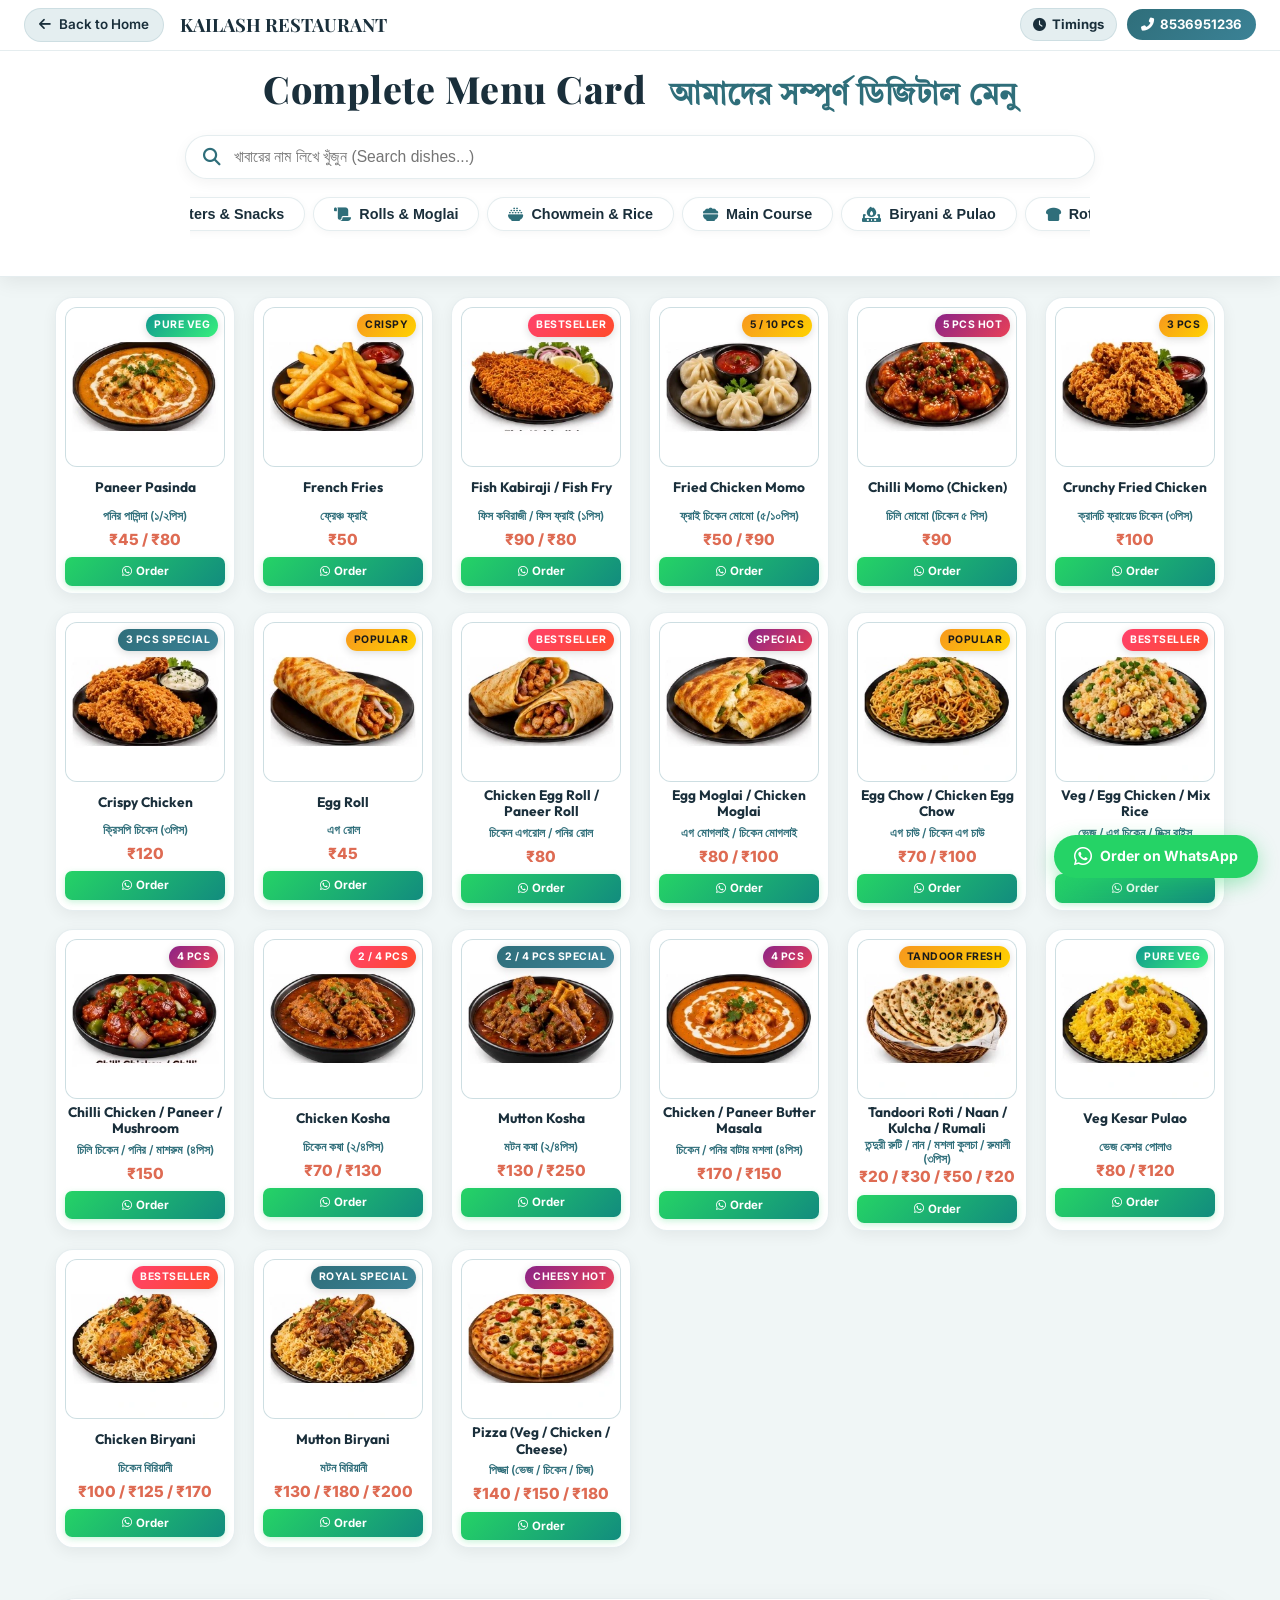
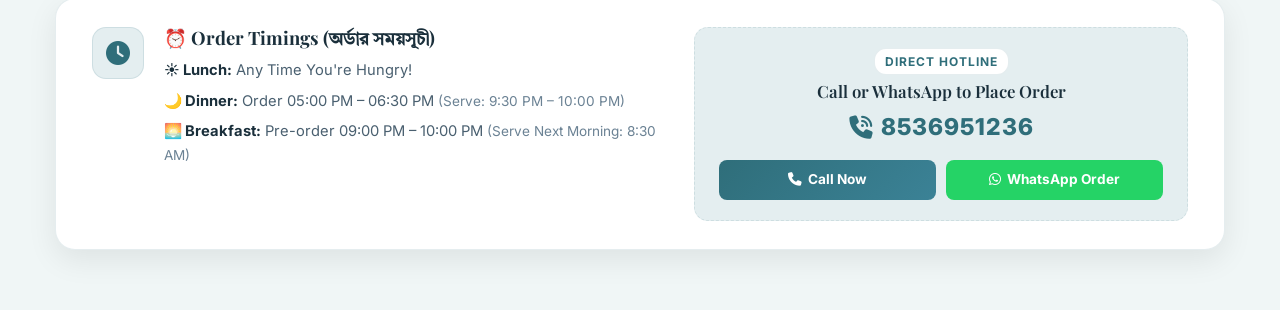
==== commit 263349b2: "Update Vishwakarma Puja banner, icons and greetings" ====
--- a/menu.html
+++ b/menu.html
@@ -1,4 +1,4 @@
-﻿<!DOCTYPE html>
+<!DOCTYPE html>
 <html lang="bn">
 <head>
     <meta charset="UTF-8">
@@ -616,17 +616,26 @@
                 <button class="menu-tab-btn active" data-category="all">
                     <i class="fas fa-utensils"></i> All Items
                 </button>
-                <button class="menu-tab-btn" data-category="thali">
-                    <i class="fas fa-bowl-rice"></i> Bengali Thali
+                <button class="menu-tab-btn" data-category="starter-snacks">
+                    <i class="fas fa-drumstick-bite"></i> Starters & Snacks
                 </button>
-                <button class="menu-tab-btn" data-category="snacks">
-                    <i class="fas fa-burger"></i> Breakfast & Snacks
+                <button class="menu-tab-btn" data-category="rolls-moglai">
+                    <i class="fas fa-scroll"></i> Rolls & Moglai
                 </button>
-                <button class="menu-tab-btn" data-category="beverages">
-                    <i class="fas fa-mug-hot"></i> Tea & Coffee
+                <button class="menu-tab-btn" data-category="chow-rice">
+                    <i class="fas fa-bowl-rice"></i> Chowmein & Rice
                 </button>
-                <button class="menu-tab-btn" data-category="extras">
-                    <i class="fas fa-plate-wheat"></i> Sides & Extras
+                <button class="menu-tab-btn" data-category="main-course">
+                    <i class="fas fa-bowl-food"></i> Main Course
+                </button>
+                <button class="menu-tab-btn" data-category="biryani-pulao">
+                    <i class="fas fa-fire-burner"></i> Biryani & Pulao
+                </button>
+                <button class="menu-tab-btn" data-category="roti-breads">
+                    <i class="fas fa-bread-slice"></i> Roti & Breads
+                </button>
+                <button class="menu-tab-btn" data-category="pizza">
+                    <i class="fas fa-pizza-slice"></i> Pizza
                 </button>
             </div>
         </div>
@@ -635,359 +644,341 @@
     <!-- Compact Full Menu Grid -->
     <main class="compact-menu-grid-container">
         <div class="compact-grid" id="full-menu-grid">
-
-            <!-- 1. Chicken Thali -->
-            <div class="food-menu-card" data-category="thali" data-keywords="chicken thali murgi murgir mangsho rice dal sabji thali">
-                <div class="food-card-badge bestseller">Bestseller</div>
-                <div class="food-card-img-box">
-                    <img src="assets/menu_chicken_thali.webp" alt="Chicken Thali" loading="lazy">
-                </div>
-                <div class="food-card-body">
-                    <h3 class="food-title">Chicken Thali</h3>
-                    <span class="bengali-title">চিকেন থালি</span>
-                    <span class="food-price">₹199</span>
-                    <a href="https://wa.me/918536951236?text==Hi%20KAILASH%20RESTAURANT,%20I%20want%20to%20order%20Chicken%20Thali%20(₹199)" target="_blank" class="food-order-btn">
-                        <i class="fab fa-whatsapp"></i> Order
-                    </a>
-                </div>
-            </div>
-
-            <!-- 2. Fish Thali -->
-            <div class="food-menu-card" data-category="thali" data-keywords="fish thali macher thali mach jhol rui katla rice dal thali">
-                <div class="food-card-badge popular">Popular</div>
-                <div class="food-card-img-box">
-                    <img src="assets/menu_fish_thali.webp" alt="Fish Thali" loading="lazy">
-                </div>
-                <div class="food-card-body">
-                    <h3 class="food-title">Fish Thali</h3>
-                    <span class="bengali-title">মাছ থালি</span>
-                    <span class="food-price">₹180</span>
-                    <a href="https://wa.me/918536951236?text==Hi%20KAILASH%20RESTAURANT,%20I%20want%20to%20order%20Fish%20Thali%20(₹180)" target="_blank" class="food-order-btn">
-                        <i class="fab fa-whatsapp"></i> Order
-                    </a>
-                </div>
-            </div>
-
-            <!-- 3. Egg Thali -->
-            <div class="food-menu-card" data-category="thali" data-keywords="egg thali dimer thali dim kosha rice dal thali">
-                <div class="food-card-badge special">Favorite</div>
-                <div class="food-card-img-box">
-                    <img src="assets/menu_egg_thali.webp" alt="Egg Thali" loading="lazy">
-                </div>
-                <div class="food-card-body">
-                    <h3 class="food-title">Egg Thali</h3>
-                    <span class="bengali-title">ডিম থালি</span>
-                    <span class="food-price">₹160</span>
-                    <a href="https://wa.me/918536951236?text==Hi%20KAILASH%20RESTAURANT,%20I%20want%20to%20order%20Egg%20Thali%20(₹160)" target="_blank" class="food-order-btn">
-                        <i class="fab fa-whatsapp"></i> Order
-                    </a>
-                </div>
-            </div>
-
-            <!-- 4. Veg Thali -->
-            <div class="food-menu-card" data-category="thali" data-keywords="veg thali niramish thali paneer dal sabji rice mishti doi">
-                <div class="food-card-badge pure-veg">Pure Veg</div>
-                <div class="food-card-img-box">
-                    <img src="assets/menu_veg_thali.webp" alt="Veg Thali" loading="lazy">
-                </div>
-                <div class="food-card-body">
-                    <h3 class="food-title">Veg Thali</h3>
-                    <span class="bengali-title">ভেজ থালি</span>
-                    <span class="food-price">₹140</span>
-                    <a href="https://wa.me/918536951236?text==Hi%20KAILASH%20RESTAURANT,%20I%20want%20to%20order%20Veg%20Thali%20(₹140)" target="_blank" class="food-order-btn">
-                        <i class="fab fa-whatsapp"></i> Order
-                    </a>
-                </div>
-            </div>
-
-            <!-- 5. Butter Dal Fry -->
-            <div class="food-menu-card" data-category="extras" data-keywords="butter dal fry yellow dal tadka veg">
-                <div class="food-card-badge chef">Chef Special</div>
-                <div class="food-card-img-box">
-                    <img src="assets/menu_butter_dal_fry.webp" alt="Butter Dal Fry" loading="lazy">
-                </div>
-                <div class="food-card-body">
-                    <h3 class="food-title">Butter Dal Fry</h3>
-                    <span class="bengali-title">বাটার ডাল ফ্রাই</span>
-                    <span class="food-price">₹150</span>
-                    <a href="https://wa.me/918536951236?text==Hi%20KAILASH%20RESTAURANT,%20I%20want%20to%20order%20Butter%20Dal%20Fry%20(₹150)" target="_blank" class="food-order-btn">
-                        <i class="fab fa-whatsapp"></i> Order
-                    </a>
-                </div>
-            </div>
-
-            <!-- 6. Chicken Nuggets (6P) -->
-            <div class="food-menu-card" data-category="snacks" data-keywords="chicken nuggets 6p fried snacks non-veg">
-                <div class="food-card-badge popular">6 Pcs</div>
-                <div class="food-card-img-box">
-                    <img src="assets/menu_chicken_nuggets.webp" alt="Chicken Nuggets" loading="lazy">
-                </div>
-                <div class="food-card-body">
-                    <h3 class="food-title">Chicken Nuggets</h3>
-                    <span class="bengali-title">চিকেন নাগেটস (6P)</span>
-                    <span class="food-price">₹200</span>
-                    <a href="https://wa.me/918536951236?text==Hi%20KAILASH%20RESTAURANT,%20I%20want%20to%20order%20Chicken%20Nuggets%20(₹200)" target="_blank" class="food-order-btn">
-                        <i class="fab fa-whatsapp"></i> Order
-                    </a>
-                </div>
-            </div>
-
-            <!-- 7. Aloo Tikki Big Size (6P) -->
-            <div class="food-menu-card" data-category="snacks" data-keywords="aloo tikki potato cutlet snacks big size veg">
-                <div class="food-card-badge pure-veg">Big Size</div>
-                <div class="food-card-img-box">
-                    <img src="assets/menu_aloo_tikki.webp" alt="Aloo Tikki Big Size" loading="lazy">
-                </div>
-                <div class="food-card-body">
-                    <h3 class="food-title">Aloo Tikki 6P</h3>
-                    <span class="bengali-title">আলু টিক্কি (6P)</span>
-                    <span class="food-price">₹180</span>
-                    <a href="https://wa.me/918536951236?text==Hi%20KAILASH%20RESTAURANT,%20I%20want%20to%20order%20Aloo%20Tikki%20(₹180)" target="_blank" class="food-order-btn">
-                        <i class="fab fa-whatsapp"></i> Order
-                    </a>
-                </div>
-            </div>
-
-            <!-- 8. Egg Maggie -->
-            <div class="food-menu-card" data-category="snacks" data-keywords="egg maggie noodles masala snacks">
-                <div class="food-card-badge popular">Hot</div>
-                <div class="food-card-img-box">
-                    <img src="assets/menu_egg_maggie.webp" alt="Egg Maggie" loading="lazy">
-                </div>
-                <div class="food-card-body">
-                    <h3 class="food-title">Egg Maggie</h3>
-                    <span class="bengali-title">এগ ম্যাগি</span>
-                    <span class="food-price">₹80</span>
-                    <a href="https://wa.me/918536951236?text==Hi%20KAILASH%20RESTAURANT,%20I%20want%20to%20order%20Egg%20Maggie%20(₹80)" target="_blank" class="food-order-btn">
-                        <i class="fab fa-whatsapp"></i> Order
-                    </a>
-                </div>
-            </div>
-
-            <!-- 9. Veg Maggie -->
-            <div class="food-menu-card" data-category="snacks" data-keywords="veg maggie masala noodles snacks vegetarian">
-                <div class="food-card-badge pure-veg">Veg</div>
-                <div class="food-card-img-box">
-                    <img src="assets/menu_egg_maggie.webp" alt="Veg Maggie" loading="lazy">
-                </div>
-                <div class="food-card-body">
-                    <h3 class="food-title">Veg Maggie</h3>
-                    <span class="bengali-title">ভেজ ম্যাগি</span>
-                    <span class="food-price">₹60</span>
-                    <a href="https://wa.me/918536951236?text==Hi%20KAILASH%20RESTAURANT,%20I%20want%20to%20order%20Veg%20Maggie%20(₹60)" target="_blank" class="food-order-btn">
-                        <i class="fab fa-whatsapp"></i> Order
-                    </a>
-                </div>
-            </div>
-
-            <!-- 10. Bread Omelette / Jam / Butter -->
-            <div class="food-menu-card" data-category="snacks" data-keywords="bread omelette jam butter breakfast toast egg">
-                <div class="food-card-badge special">Breakfast</div>
-                <div class="food-card-img-box">
-                    <img src="assets/menu6.webp" alt="Bread Omelette Jam Butter" loading="lazy">
-                </div>
-                <div class="food-card-body">
-                    <h3 class="food-title">Bread Omelette</h3>
-                    <span class="bengali-title">ব্রেড ওমলেট / জ্যাম</span>
-                    <span class="food-price">₹60</span>
-                    <a href="https://wa.me/918536951236?text==Hi%20KAILASH%20RESTAURANT,%20I%20want%20to%20order%20Bread%20Omelette%20(₹60)" target="_blank" class="food-order-btn">
-                        <i class="fab fa-whatsapp"></i> Order
-                    </a>
-                </div>
-            </div>
-
-            <!-- 11. Milk / Black Coffee -->
-            <div class="food-menu-card" data-category="beverages" data-keywords="coffee milk coffee black coffee hot drink beverages espresso">
-                <div class="food-card-badge special">Hot</div>
-                <div class="food-card-img-box">
-                    <img src="assets/menu_tea_coffee.webp" alt="Milk and Black Coffee" loading="lazy">
-                </div>
-                <div class="food-card-body">
-                    <h3 class="food-title">Milk / Black Coffee</h3>
-                    <span class="bengali-title">কফি (Min 2 Cup)</span>
-                    <span class="food-price">₹50</span>
-                    <a href="https://wa.me/918536951236?text==Hi%20KAILASH%20RESTAURANT,%20I%20want%20to%20order%20Coffee" target="_blank" class="food-order-btn">
-                        <i class="fab fa-whatsapp"></i> Order
-                    </a>
-                </div>
-            </div>
-
-            <!-- 12. Black / Milk Tea -->
-            <div class="food-menu-card" data-category="beverages" data-keywords="tea chai milk tea black tea masala chai beverage">
-                <div class="food-card-badge bestseller">Chai</div>
-                <div class="food-card-img-box">
-                    <img src="assets/menu_tea_coffee.webp" alt="Black and Milk Tea" loading="lazy">
-                </div>
-                <div class="food-card-body">
-                    <h3 class="food-title">Black / Milk Tea</h3>
-                    <span class="bengali-title">চা (Min 2 Cup)</span>
-                    <span class="food-price">₹25</span>
-                    <a href="https://wa.me/918536951236?text==Hi%20KAILASH%20RESTAURANT,%20I%20want%20to%20order%20Tea" target="_blank" class="food-order-btn">
-                        <i class="fab fa-whatsapp"></i> Order
-                    </a>
-                </div>
-            </div>
-
-            <!-- 13. Green Tea -->
-            <div class="food-menu-card" data-category="beverages" data-keywords="green tea healthy detox hot beverage">
-                <div class="food-card-badge pure-veg">Healthy</div>
-                <div class="food-card-img-box">
-                    <img src="assets/menu_tea_coffee.webp" alt="Green Tea" loading="lazy">
-                </div>
-                <div class="food-card-body">
-                    <h3 class="food-title">Green Tea</h3>
-                    <span class="bengali-title">গ্রিন টি (Min 2 Cup)</span>
-                    <span class="food-price">₹40</span>
-                    <a href="https://wa.me/918536951236?text==Hi%20KAILASH%20RESTAURANT,%20I%20want%20to%20order%20Green%20Tea" target="_blank" class="food-order-btn">
-                        <i class="fab fa-whatsapp"></i> Order
-                    </a>
-                </div>
-            </div>
-
-            <!-- 14. Extra Chicken (4P) -->
-            <div class="food-menu-card" data-category="extras" data-keywords="extra chicken 4p murgir mangsho chicken curry side non-veg">
-                <div class="food-card-badge popular">4 Pcs</div>
-                <div class="food-card-img-box">
-                    <img src="assets/menu_chicken_thali.webp" alt="Extra Chicken 4P" loading="lazy">
-                </div>
-                <div class="food-card-body">
-                    <h3 class="food-title">Extra Chicken (4P)</h3>
-                    <span class="bengali-title">চিকেন কারি (4P)</span>
-                    <span class="food-price">₹180</span>
-                    <a href="https://wa.me/918536951236?text==Hi%20KAILASH%20RESTAURANT,%20I%20want%20to%20order%20Extra%20Chicken%204P%20(₹180)" target="_blank" class="food-order-btn">
-                        <i class="fab fa-whatsapp"></i> Order
-                    </a>
-                </div>
-            </div>
-
-            <!-- 15. Extra Mutton (1P - Special Order) -->
-            <div class="food-menu-card" data-category="extras" data-keywords="extra mutton 1p khasi mangsho mutton kosha special non-veg">
-                <div class="food-card-badge special">Special</div>
-                <div class="food-card-img-box">
-                    <img src="assets/menu3.webp" alt="Extra Mutton 1P" loading="lazy">
-                </div>
-                <div class="food-card-body">
-                    <h3 class="food-title">Extra Mutton (1P)</h3>
-                    <span class="bengali-title">মটন (স্পেশাল অর্ডার)</span>
-                    <span class="food-price">₹80</span>
-                    <a href="https://wa.me/918536951236?text==Hi%20KAILASH%20RESTAURANT,%20I%20want%20to%20order%20Extra%20Mutton%20(₹80)" target="_blank" class="food-order-btn">
-                        <i class="fab fa-whatsapp"></i> Order
-                    </a>
-                </div>
-            </div>
-
-            <!-- 16. Extra Fish (1P) -->
-            <div class="food-menu-card" data-category="extras" data-keywords="extra fish 1p macher jhol rui katla side non-veg">
-                <div class="food-card-badge popular">1 Pc</div>
-                <div class="food-card-img-box">
-                    <img src="assets/menu_fish_thali.webp" alt="Extra Fish 1P" loading="lazy">
-                </div>
-                <div class="food-card-body">
-                    <h3 class="food-title">Extra Fish (1P)</h3>
-                    <span class="bengali-title">মাছ ১ পিস</span>
-                    <span class="food-price">₹80</span>
-                    <a href="https://wa.me/918536951236?text==Hi%20KAILASH%20RESTAURANT,%20I%20want%20to%20order%20Extra%20Fish%20(₹80)" target="_blank" class="food-order-btn">
-                        <i class="fab fa-whatsapp"></i> Order
-                    </a>
-                </div>
-            </div>
-
-            <!-- 17. Green Salad -->
-            <div class="food-menu-card" data-category="extras" data-keywords="green salad cucumber tomato onion lemon salad veg">
-                <div class="food-card-badge pure-veg">Fresh</div>
-                <div class="food-card-img-box">
-                    <img src="assets/menu_veg_thali.webp" alt="Green Salad" loading="lazy">
-                </div>
-                <div class="food-card-body">
-                    <h3 class="food-title">Green Salad</h3>
-                    <span class="bengali-title">গ্রিন স্যালাড</span>
-                    <span class="food-price">₹100</span>
-                    <a href="https://wa.me/918536951236?text==Hi%20KAILASH%20RESTAURANT,%20I%20want%20to%20order%20Green%20Salad%20(₹100)" target="_blank" class="food-order-btn">
-                        <i class="fab fa-whatsapp"></i> Order
-                    </a>
-                </div>
-            </div>
-
-            <!-- 18. Extra Egg (2P) -->
-            <div class="food-menu-card" data-category="extras" data-keywords="extra egg 2p dim egg curry side non-veg">
-                <div class="food-card-badge special">2 Pcs</div>
-                <div class="food-card-img-box">
-                    <img src="assets/menu_egg_thali.webp" alt="Extra Egg 2P" loading="lazy">
-                </div>
-                <div class="food-card-body">
-                    <h3 class="food-title">Extra Egg (2P)</h3>
-                    <span class="bengali-title">ডিম (২ পিস)</span>
-                    <span class="food-price">₹50</span>
-                    <a href="https://wa.me/918536951236?text==Hi%20KAILASH%20RESTAURANT,%20I%20want%20to%20order%20Extra%20Egg%202P%20(₹50)" target="_blank" class="food-order-btn">
-                        <i class="fab fa-whatsapp"></i> Order
-                    </a>
-                </div>
-            </div>
-
-            <!-- 19. Extra Rice -->
-            <div class="food-menu-card" data-category="extras" data-keywords="extra rice bhat rice portion veg side">
-                <div class="food-card-badge popular">1 Plate</div>
-                <div class="food-card-img-box">
-                    <img src="assets/menu_veg_thali.webp" alt="Extra Rice" loading="lazy">
-                </div>
-                <div class="food-card-body">
-                    <h3 class="food-title">Extra Rice</h3>
-                    <span class="bengali-title">এক্সট্রা ভাত</span>
-                    <span class="food-price">₹50</span>
-                    <a href="https://wa.me/918536951236?text==Hi%20KAILASH%20RESTAURANT,%20I%20want%20to%20order%20Extra%20Rice%20(₹50)" target="_blank" class="food-order-btn">
-                        <i class="fab fa-whatsapp"></i> Order
-                    </a>
-                </div>
-            </div>
-
-            <!-- 20. Extra Misti / Papad / Roti -->
-            <div class="food-menu-card" data-category="extras" data-keywords="extra misti papad roti sweet flatbread side">
-                <div class="food-card-badge pure-veg">Per Pc</div>
-                <div class="food-card-img-box">
-                    <img src="assets/menu2.webp" alt="Extra Misti Papad Roti" loading="lazy">
-                </div>
-                <div class="food-card-body">
-                    <h3 class="food-title">Extra Misti / Papad / Roti</h3>
-                    <span class="bengali-title">মিষ্টি / পাঁপড় / রুটি</span>
-                    <span class="food-price">₹10</span>
-                    <a href="https://wa.me/918536951236?text==Hi%20KAILASH%20RESTAURANT,%20I%20want%20to%20order%20Extra%20Misti%20Papad%20Roti%20(₹10)" target="_blank" class="food-order-btn">
-                        <i class="fab fa-whatsapp"></i> Order
-                    </a>
-                </div>
-            </div>
-
-            <!-- 21. Extra Sabji / Dal / Vaji -->
-            <div class="food-menu-card" data-category="extras" data-keywords="extra sabji dal vaji butter dal fry veg side">
-                <div class="food-card-badge pure-veg">Side Bowl</div>
-                <div class="food-card-img-box">
-                    <img src="assets/menu_butter_dal_fry.webp" alt="Extra Sabji Dal Vaji" loading="lazy">
-                </div>
-                <div class="food-card-body">
-                    <h3 class="food-title">Extra Sabji / Dal / Vaji</h3>
-                    <span class="bengali-title">সবজি / ডাল / ভাজি</span>
-                    <span class="food-price">₹30</span>
-                    <a href="https://wa.me/918536951236?text==Hi%20KAILASH%20RESTAURANT,%20I%20want%20to%20order%20Extra%20Sabji%20Dal%20Vaji%20(₹30)" target="_blank" class="food-order-btn">
-                        <i class="fab fa-whatsapp"></i> Order
-                    </a>
-                </div>
-            </div>
-
-            <!-- 20. Packaged Water Bottle (1L / 2L) -->
-            <div class="food-menu-card" data-category="beverages" data-keywords="water bottle 1l 2l mineral water drink">
-                <div class="food-card-badge pure-veg">Mineral</div>
-                <div class="food-card-img-box">
-                    <img src="assets/menu5.webp" alt="Packaged Water Bottle" loading="lazy">
-                </div>
-                <div class="food-card-body">
-                    <h3 class="food-title">Water Bottle</h3>
-                    <span class="bengali-title">জল 1L / 2L</span>
-                    <span class="food-price">₹20 / ₹30</span>
-                    <a href="https://wa.me/918536951236?text==Hi%20KAILASH%20RESTAURANT,%20I%20want%20to%20order%20Water%20Bottle" target="_blank" class="food-order-btn">
-                        <i class="fab fa-whatsapp"></i> Order
-                    </a>
-                </div>
-            </div>
-
+                <!-- 1. Paneer Pasinda -->
+                <div class="food-menu-card" data-category="starter-snacks" data-keywords="paneer pasinda panir pasinda starter snacks pure veg 1 pc 2 pcs">
+                    <div class="food-card-badge pure-veg">Pure Veg</div>
+                    <div class="food-card-img-box">
+                        <img src="assets/menu_paneer_pasinda.webp" alt="Paneer Pasinda" loading="lazy">
+                    </div>
+                    <div class="food-card-body">
+                        <h3 class="food-title">Paneer Pasinda</h3>
+                        <span class="bengali-title">পনির পাসিন্দা (১/২পিস)</span>
+                        <span class="food-price">₹45 / ₹80</span>
+                        <a href="https://wa.me/918536951236?text=Hi%20KAILASH%20RESTAURANT%20CUM%20HALL,%20I%20want%20to%20order%20Paneer%20Pasinda%20(%E2%82%B945%2F%E2%82%B980)" target="_blank" class="food-order-btn">
+                            <i class="fab fa-whatsapp"></i> Order
+                        </a>
+                    </div>
+                </div>
+
+                <!-- 2. French Fries -->
+                <div class="food-menu-card" data-category="starter-snacks" data-keywords="french fries potato chips crispy starter snack veg">
+                    <div class="food-card-badge popular">Crispy</div>
+                    <div class="food-card-img-box">
+                        <img src="assets/menu_french_fries.webp" alt="French Fries" loading="lazy">
+                    </div>
+                    <div class="food-card-body">
+                        <h3 class="food-title">French Fries</h3>
+                        <span class="bengali-title">ফ্রেঞ্চ ফ্রাই</span>
+                        <span class="food-price">₹50</span>
+                        <a href="https://wa.me/918536951236?text=Hi%20KAILASH%20RESTAURANT%20CUM%20HALL,%20I%20want%20to%20order%20French%20Fries%20(%E2%82%B950)" target="_blank" class="food-order-btn">
+                            <i class="fab fa-whatsapp"></i> Order
+                        </a>
+                    </div>
+                </div>
+
+                <!-- 3. Fish Kabiraji / Fish Fry -->
+                <div class="food-menu-card" data-category="starter-snacks" data-keywords="fish kabiraji fish fry mach fry 1 pc nonveg seafood starter">
+                    <div class="food-card-badge bestseller">Bestseller</div>
+                    <div class="food-card-img-box">
+                        <img src="assets/menu_fish_kabiraji_fry.webp" alt="Fish Kabiraji / Fish Fry" loading="lazy">
+                    </div>
+                    <div class="food-card-body">
+                        <h3 class="food-title">Fish Kabiraji / Fish Fry</h3>
+                        <span class="bengali-title">ফিস কবিরাজী / ফিস ফ্রাই (১পিস)</span>
+                        <span class="food-price">₹90 / ₹80</span>
+                        <a href="https://wa.me/918536951236?text=Hi%20KAILASH%20RESTAURANT%20CUM%20HALL,%20I%20want%20to%20order%20Fish%20Kabiraji%2FFish%20Fry%20(%E2%82%B990%2F%E2%82%B980)" target="_blank" class="food-order-btn">
+                            <i class="fab fa-whatsapp"></i> Order
+                        </a>
+                    </div>
+                </div>
+
+                <!-- 4. Fried Chicken Momo -->
+                <div class="food-menu-card" data-category="starter-snacks" data-keywords="fried chicken momo momos 5 pcs 10 pcs nonveg starter fried">
+                    <div class="food-card-badge popular">5 / 10 Pcs</div>
+                    <div class="food-card-img-box">
+                        <img src="assets/menu_fried_chicken_momo.webp" alt="Fried Chicken Momo" loading="lazy">
+                    </div>
+                    <div class="food-card-body">
+                        <h3 class="food-title">Fried Chicken Momo</h3>
+                        <span class="bengali-title">ফ্রাই চিকেন মোমো (৫/১০পিস)</span>
+                        <span class="food-price">₹50 / ₹90</span>
+                        <a href="https://wa.me/918536951236?text=Hi%20KAILASH%20RESTAURANT%20CUM%20HALL,%20I%20want%20to%20order%20Fried%20Chicken%20Momo%20(%E2%82%B950%2F%E2%82%B990)" target="_blank" class="food-order-btn">
+                            <i class="fab fa-whatsapp"></i> Order
+                        </a>
+                    </div>
+                </div>
+
+                <!-- 5. Chilli Momo (Chicken) -->
+                <div class="food-menu-card" data-category="starter-snacks" data-keywords="chilli momo chicken spicy momos gravy 5 pcs nonveg hot starter">
+                    <div class="food-card-badge special">5 Pcs Hot</div>
+                    <div class="food-card-img-box">
+                        <img src="assets/menu_chilli_momo.webp" alt="Chilli Momo (Chicken)" loading="lazy">
+                    </div>
+                    <div class="food-card-body">
+                        <h3 class="food-title">Chilli Momo (Chicken)</h3>
+                        <span class="bengali-title">চিলি মোমো (চিকেন ৫ পিস)</span>
+                        <span class="food-price">₹90</span>
+                        <a href="https://wa.me/918536951236?text=Hi%20KAILASH%20RESTAURANT%20CUM%20HALL,%20I%20want%20to%20order%20Chilli%20Momo%20Chicken%20(%E2%82%B990)" target="_blank" class="food-order-btn">
+                            <i class="fab fa-whatsapp"></i> Order
+                        </a>
+                    </div>
+                </div>
+
+                <!-- 6. Crunchy Fried Chicken -->
+                <div class="food-menu-card" data-category="starter-snacks" data-keywords="crunchy fried chicken 3 pcs crispy chicken starter crunchy kfc">
+                    <div class="food-card-badge popular">3 Pcs</div>
+                    <div class="food-card-img-box">
+                        <img src="assets/menu_crunchy_fried_chicken.webp" alt="Crunchy Fried Chicken" loading="lazy">
+                    </div>
+                    <div class="food-card-body">
+                        <h3 class="food-title">Crunchy Fried Chicken</h3>
+                        <span class="bengali-title">ক্রানচি ফ্রায়েড চিকেন (৩পিস)</span>
+                        <span class="food-price">₹100</span>
+                        <a href="https://wa.me/918536951236?text=Hi%20KAILASH%20RESTAURANT%20CUM%20HALL,%20I%20want%20to%20order%20Crunchy%20Fried%20Chicken%20(%E2%82%B9100)" target="_blank" class="food-order-btn">
+                            <i class="fab fa-whatsapp"></i> Order
+                        </a>
+                    </div>
+                </div>
+
+                <!-- 7. Crispy Chicken -->
+                <div class="food-menu-card" data-category="starter-snacks" data-keywords="crispy chicken 3 pcs crunchy fried starter chef special">
+                    <div class="food-card-badge chef">3 Pcs Special</div>
+                    <div class="food-card-img-box">
+                        <img src="assets/menu_crispy_chicken.webp" alt="Crispy Chicken" loading="lazy">
+                    </div>
+                    <div class="food-card-body">
+                        <h3 class="food-title">Crispy Chicken</h3>
+                        <span class="bengali-title">ক্রিসপি চিকেন (৩পিস)</span>
+                        <span class="food-price">₹120</span>
+                        <a href="https://wa.me/918536951236?text=Hi%20KAILASH%20RESTAURANT%20CUM%20HALL,%20I%20want%20to%20order%20Crispy%20Chicken%20(%E2%82%B9120)" target="_blank" class="food-order-btn">
+                            <i class="fab fa-whatsapp"></i> Order
+                        </a>
+                    </div>
+                </div>
+
+                <!-- 8. Egg Roll -->
+                <div class="food-menu-card" data-category="rolls-moglai" data-keywords="egg roll dimer roll kathi roll street food roll snack">
+                    <div class="food-card-badge popular">Popular</div>
+                    <div class="food-card-img-box">
+                        <img src="assets/menu_egg_roll.webp" alt="Egg Roll" loading="lazy">
+                    </div>
+                    <div class="food-card-body">
+                        <h3 class="food-title">Egg Roll</h3>
+                        <span class="bengali-title">এগ রোল</span>
+                        <span class="food-price">₹45</span>
+                        <a href="https://wa.me/918536951236?text=Hi%20KAILASH%20RESTAURANT%20CUM%20HALL,%20I%20want%20to%20order%20Egg%20Roll%20(%E2%82%B945)" target="_blank" class="food-order-btn">
+                            <i class="fab fa-whatsapp"></i> Order
+                        </a>
+                    </div>
+                </div>
+
+                <!-- 9. Chicken Egg Roll / Paneer Roll -->
+                <div class="food-menu-card" data-category="rolls-moglai" data-keywords="chicken egg roll paneer roll panir roll kathi roll bestseller">
+                    <div class="food-card-badge bestseller">Bestseller</div>
+                    <div class="food-card-img-box">
+                        <img src="assets/menu_chicken_egg_paneer_roll.webp" alt="Chicken Egg Roll / Paneer Roll" loading="lazy">
+                    </div>
+                    <div class="food-card-body">
+                        <h3 class="food-title">Chicken Egg Roll / Paneer Roll</h3>
+                        <span class="bengali-title">চিকেন এগরোল / পনির রোল</span>
+                        <span class="food-price">₹80</span>
+                        <a href="https://wa.me/918536951236?text=Hi%20KAILASH%20RESTAURANT%20CUM%20HALL,%20I%20want%20to%20order%20Chicken%20Egg%20Roll%2FPaneer%20Roll%20(%E2%82%B980)" target="_blank" class="food-order-btn">
+                            <i class="fab fa-whatsapp"></i> Order
+                        </a>
+                    </div>
+                </div>
+
+                <!-- 10. Egg Moglai / Chicken Moglai -->
+                <div class="food-menu-card" data-category="rolls-moglai" data-keywords="egg moglai chicken moglai mughlai paratha snack aloo dum">
+                    <div class="food-card-badge special">Special</div>
+                    <div class="food-card-img-box">
+                        <img src="assets/menu_moglai.webp" alt="Egg Moglai / Chicken Moglai" loading="lazy">
+                    </div>
+                    <div class="food-card-body">
+                        <h3 class="food-title">Egg Moglai / Chicken Moglai</h3>
+                        <span class="bengali-title">এগ মোগলাই / চিকেন মোগলাই</span>
+                        <span class="food-price">₹80 / ₹100</span>
+                        <a href="https://wa.me/918536951236?text=Hi%20KAILASH%20RESTAURANT%20CUM%20HALL,%20I%20want%20to%20order%20Egg%2FChicken%20Moglai%20(%E2%82%B980%2F%E2%82%B9100)" target="_blank" class="food-order-btn">
+                            <i class="fab fa-whatsapp"></i> Order
+                        </a>
+                    </div>
+                </div>
+
+                <!-- 11. Egg Chow / Chicken Egg Chow -->
+                <div class="food-menu-card" data-category="chow-rice" data-keywords="egg chow chicken egg chow chowmein noodles hakka chinese">
+                    <div class="food-card-badge popular">Popular</div>
+                    <div class="food-card-img-box">
+                        <img src="assets/menu_egg_chowmein.webp" alt="Egg Chow / Chicken Egg Chow" loading="lazy">
+                    </div>
+                    <div class="food-card-body">
+                        <h3 class="food-title">Egg Chow / Chicken Egg Chow</h3>
+                        <span class="bengali-title">এগ চাউ / চিকেন এগ চাউ</span>
+                        <span class="food-price">₹70 / ₹100</span>
+                        <a href="https://wa.me/918536951236?text=Hi%20KAILASH%20RESTAURANT%20CUM%20HALL,%20I%20want%20to%20order%20Egg%2FChicken%20Chow%20(%E2%82%B970%2F%E2%82%B9100)" target="_blank" class="food-order-btn">
+                            <i class="fab fa-whatsapp"></i> Order
+                        </a>
+                    </div>
+                </div>
+
+                <!-- 12. Veg / Egg Chicken / Mix Rice -->
+                <div class="food-menu-card" data-category="chow-rice" data-keywords="veg fried rice egg chicken fried rice mix fried rice chinese rice">
+                    <div class="food-card-badge bestseller">Bestseller</div>
+                    <div class="food-card-img-box">
+                        <img src="assets/menu_fried_rice.webp" alt="Veg / Egg Chicken / Mix Rice" loading="lazy">
+                    </div>
+                    <div class="food-card-body">
+                        <h3 class="food-title">Veg / Egg Chicken / Mix Rice</h3>
+                        <span class="bengali-title">ভেজ / এগ চিকেন / মিক্স রাইস</span>
+                        <span class="food-price">₹80 / ₹120 / ₹140</span>
+                        <a href="https://wa.me/918536951236?text=Hi%20KAILASH%20RESTAURANT%20CUM%20HALL,%20I%20want%20to%20order%20Fried%20Rice%20(%E2%82%B980%2F%E2%82%B9120%2F%E2%82%B9140)" target="_blank" class="food-order-btn">
+                            <i class="fab fa-whatsapp"></i> Order
+                        </a>
+                    </div>
+                </div>
+
+                <!-- 13. Chilli Chicken / Paneer / Mushroom -->
+                <div class="food-menu-card" data-category="main-course" data-keywords="chilli chicken chilli paneer chilli mushroom 4 pcs gravy dry chinese curry">
+                    <div class="food-card-badge special">4 Pcs</div>
+                    <div class="food-card-img-box">
+                        <img src="assets/menu_chilli_chicken.webp" alt="Chilli Chicken / Paneer / Mushroom" loading="lazy">
+                    </div>
+                    <div class="food-card-body">
+                        <h3 class="food-title">Chilli Chicken / Paneer / Mushroom</h3>
+                        <span class="bengali-title">চিলি চিকেন / পনির / মাশরুম (৪পিস)</span>
+                        <span class="food-price">₹150</span>
+                        <a href="https://wa.me/918536951236?text=Hi%20KAILASH%20RESTAURANT%20CUM%20HALL,%20I%20want%20to%20order%20Chilli%20Chicken%2FPaneer%2FMushroom%20(%E2%82%B9150)" target="_blank" class="food-order-btn">
+                            <i class="fab fa-whatsapp"></i> Order
+                        </a>
+                    </div>
+                </div>
+
+                <!-- 14. Chicken Kosha -->
+                <div class="food-menu-card" data-category="main-course" data-keywords="chicken kosha murgir kosha chicken curry 2 pcs 4 pcs main course">
+                    <div class="food-card-badge bestseller">2 / 4 Pcs</div>
+                    <div class="food-card-img-box">
+                        <img src="assets/menu_chicken_kosha.webp" alt="Chicken Kosha" loading="lazy">
+                    </div>
+                    <div class="food-card-body">
+                        <h3 class="food-title">Chicken Kosha</h3>
+                        <span class="bengali-title">চিকেন কষা (২/৪পিস)</span>
+                        <span class="food-price">₹70 / ₹130</span>
+                        <a href="https://wa.me/918536951236?text=Hi%20KAILASH%20RESTAURANT%20CUM%20HALL,%20I%20want%20to%20order%20Chicken%20Kosha%20(%E2%82%B970%2F%E2%82%B9130)" target="_blank" class="food-order-btn">
+                            <i class="fab fa-whatsapp"></i> Order
+                        </a>
+                    </div>
+                </div>
+
+                <!-- 15. Mutton Kosha -->
+                <div class="food-menu-card" data-category="main-course" data-keywords="mutton kosha khashir mangsho mutton curry 2 pcs 4 pcs chef special">
+                    <div class="food-card-badge chef">2 / 4 Pcs Special</div>
+                    <div class="food-card-img-box">
+                        <img src="assets/menu_mutton_kosha.webp" alt="Mutton Kosha" loading="lazy">
+                    </div>
+                    <div class="food-card-body">
+                        <h3 class="food-title">Mutton Kosha</h3>
+                        <span class="bengali-title">মটন কষা (২/৪পিস)</span>
+                        <span class="food-price">₹130 / ₹250</span>
+                        <a href="https://wa.me/918536951236?text=Hi%20KAILASH%20RESTAURANT%20CUM%20HALL,%20I%20want%20to%20order%20Mutton%20Kosha%20(%E2%82%B9130%2F%E2%82%B9250)" target="_blank" class="food-order-btn">
+                            <i class="fab fa-whatsapp"></i> Order
+                        </a>
+                    </div>
+                </div>
+
+                <!-- 16. Chicken / Paneer Butter Masala -->
+                <div class="food-menu-card" data-category="main-course" data-keywords="chicken butter masala paneer butter masala 4 pcs butter gravy rich curry">
+                    <div class="food-card-badge special">4 Pcs</div>
+                    <div class="food-card-img-box">
+                        <img src="assets/menu_butter_masala.webp" alt="Chicken / Paneer Butter Masala" loading="lazy">
+                    </div>
+                    <div class="food-card-body">
+                        <h3 class="food-title">Chicken / Paneer Butter Masala</h3>
+                        <span class="bengali-title">চিকেন / পনির বাটার মশলা (৪পিস)</span>
+                        <span class="food-price">₹170 / ₹150</span>
+                        <a href="https://wa.me/918536951236?text=Hi%20KAILASH%20RESTAURANT%20CUM%20HALL,%20I%20want%20to%20order%20Butter%20Masala%20(%E2%82%B9170%2F%E2%82%B9150)" target="_blank" class="food-order-btn">
+                            <i class="fab fa-whatsapp"></i> Order
+                        </a>
+                    </div>
+                </div>
+
+                <!-- 17. Tandoori Roti / Naan / Kulcha / Rumali -->
+                <div class="food-menu-card" data-category="roti-breads" data-keywords="tandoori roti naan masala kulcha rumali roti 3 pcs breads tandoor">
+                    <div class="food-card-badge popular">Tandoor Fresh</div>
+                    <div class="food-card-img-box">
+                        <img src="assets/menu_tandoori_roti_naan.webp" alt="Tandoori Roti / Naan / Kulcha / Rumali" loading="lazy">
+                    </div>
+                    <div class="food-card-body">
+                        <h3 class="food-title">Tandoori Roti / Naan / Kulcha / Rumali</h3>
+                        <span class="bengali-title">তন্দুরী রুটি / নান / মশলা কুলচা / রুমালী (৩পিস)</span>
+                        <span class="food-price">₹20 / ₹30 / ₹50 / ₹20</span>
+                        <a href="https://wa.me/918536951236?text=Hi%20KAILASH%20RESTAURANT%20CUM%20HALL,%20I%20want%20to%20order%20Roti%2FNaan%2FKulcha" target="_blank" class="food-order-btn">
+                            <i class="fab fa-whatsapp"></i> Order
+                        </a>
+                    </div>
+                </div>
+
+                <!-- 18. Veg Kesar Pulao -->
+                <div class="food-menu-card" data-category="biryani-pulao" data-keywords="veg kesar pulao saffron sweet pulao basmati rice pure veg">
+                    <div class="food-card-badge pure-veg">Pure Veg</div>
+                    <div class="food-card-img-box">
+                        <img src="assets/menu_veg_kesar_pulao.webp" alt="Veg Kesar Pulao" loading="lazy">
+                    </div>
+                    <div class="food-card-body">
+                        <h3 class="food-title">Veg Kesar Pulao</h3>
+                        <span class="bengali-title">ভেজ কেশর পোলাও</span>
+                        <span class="food-price">₹80 / ₹120</span>
+                        <a href="https://wa.me/918536951236?text=Hi%20KAILASH%20RESTAURANT%20CUM%20HALL,%20I%20want%20to%20order%20Veg%20Kesar%20Pulao%20(%E2%82%B980%2F%E2%82%B9120)" target="_blank" class="food-order-btn">
+                            <i class="fab fa-whatsapp"></i> Order
+                        </a>
+                    </div>
+                </div>
+
+                <!-- 19. Chicken Biryani -->
+                <div class="food-menu-card" data-category="biryani-pulao" data-keywords="chicken biryani murgir biriyani dum biryani rice nonveg special">
+                    <div class="food-card-badge bestseller">Bestseller</div>
+                    <div class="food-card-img-box">
+                        <img src="assets/menu_chicken_biryani.webp" alt="Chicken Biryani" loading="lazy">
+                    </div>
+                    <div class="food-card-body">
+                        <h3 class="food-title">Chicken Biryani</h3>
+                        <span class="bengali-title">চিকেন বিরিয়ানী</span>
+                        <span class="food-price">₹100 / ₹125 / ₹170</span>
+                        <a href="https://wa.me/918536951236?text=Hi%20KAILASH%20RESTAURANT%20CUM%20HALL,%20I%20want%20to%20order%20Chicken%20Biryani%20(%E2%82%B9100%2F%E2%82%B9125%2F%E2%82%B9170)" target="_blank" class="food-order-btn">
+                            <i class="fab fa-whatsapp"></i> Order
+                        </a>
+                    </div>
+                </div>
+
+                <!-- 20. Mutton Biryani -->
+                <div class="food-menu-card" data-category="biryani-pulao" data-keywords="mutton biryani khashi biriyani dum biryani rice nonveg royal special">
+                    <div class="food-card-badge chef">Royal Special</div>
+                    <div class="food-card-img-box">
+                        <img src="assets/menu_mutton_biryani.webp" alt="Mutton Biryani" loading="lazy">
+                    </div>
+                    <div class="food-card-body">
+                        <h3 class="food-title">Mutton Biryani</h3>
+                        <span class="bengali-title">মটন বিরিয়ানী</span>
+                        <span class="food-price">₹130 / ₹180 / ₹200</span>
+                        <a href="https://wa.me/918536951236?text=Hi%20KAILASH%20RESTAURANT%20CUM%20HALL,%20I%20want%20to%20order%20Mutton%20Biryani%20(%E2%82%B9130%2F%E2%82%B9180%2F%E2%82%B9200)" target="_blank" class="food-order-btn">
+                            <i class="fab fa-whatsapp"></i> Order
+                        </a>
+                    </div>
+                </div>
+
+                <!-- 21. Pizza (Veg / Chicken / Cheese) -->
+                <div class="food-menu-card" data-category="pizza" data-keywords="pizza veg pizza chicken pizza cheese pizza italian snacks fast food">
+                    <div class="food-card-badge special">Cheesy Hot</div>
+                    <div class="food-card-img-box">
+                        <img src="assets/menu_pizza.webp" alt="Pizza (Veg / Chicken / Cheese)" loading="lazy">
+                    </div>
+                    <div class="food-card-body">
+                        <h3 class="food-title">Pizza (Veg / Chicken / Cheese)</h3>
+                        <span class="bengali-title">পিজ্জা (ভেজ / চিকেন / চিজ)</span>
+                        <span class="food-price">₹140 / ₹150 / ₹180</span>
+                        <a href="https://wa.me/918536951236?text=Hi%20KAILASH%20RESTAURANT%20CUM%20HALL,%20I%20want%20to%20order%20Pizza%20(%E2%82%B9140%2F%E2%82%B9150%2F%E2%82%B9180)" target="_blank" class="food-order-btn">
+                            <i class="fab fa-whatsapp"></i> Order
+                        </a>
+                    </div>
+                </div>
         </div>
 
         <!-- No Results Fallback -->
--- a/styles.css
+++ b/styles.css
@@ -54,7 +54,7 @@
 }
 
 h1, h2, h3, h4 {
-    font-family: 'Playfair Display', serif;
+    font-family: 'Playfair Display', 'Tiro Bangla', serif;
     line-height: 1.2;
 }
 
@@ -427,7 +427,7 @@
 }
 
 .section-title {
-    font-family: 'Playfair Display', serif;
+    font-family: 'Playfair Display', 'Tiro Bangla', serif;
     font-size: 2.6rem;
     font-weight: 700;
     text-align: center;
@@ -477,7 +477,7 @@
 }
 
 .vibe-text h3 {
-    font-family: 'Playfair Display', serif;
+    font-family: 'Playfair Display', 'Tiro Bangla', serif;
     font-size: 2rem;
     margin-bottom: 1.2rem;
     font-weight: 700;
@@ -892,7 +892,7 @@
 }
 
 .contact-info h2, .social-links h2 {
-    font-family: 'Playfair Display', serif;
+    font-family: 'Playfair Display', 'Tiro Bangla', serif;
     font-size: 1.6rem;
     margin-bottom: 1.1rem;
     font-weight: 700;
@@ -1116,7 +1116,7 @@
     left: 50%;
     top: 50%;
     transform: translate(-50%, -50%);
-    font-family: 'Playfair Display', serif;
+    font-family: 'Playfair Display', 'Tiro Bangla', serif;
     font-size: 1.35rem;
     font-weight: 800;
     letter-spacing: 0.5px;
@@ -1316,7 +1316,7 @@
 }
 
 .preloader-title {
-    font-family: 'Playfair Display', serif;
+    font-family: 'Playfair Display', 'Tiro Bangla', serif;
     font-size: 2.8rem;
     font-weight: 700;
     color: var(--text-primary);
@@ -1492,7 +1492,7 @@
 }
 
 .quick-panel-banner-content h3 {
-    font-family: 'Playfair Display', serif;
+    font-family: 'Playfair Display', 'Tiro Bangla', serif;
     font-size: 1.5rem;
     font-weight: 700;
     color: var(--text-primary);
@@ -2022,7 +2022,7 @@
 }
 
 .ticket-header h3 {
-    font-family: 'Playfair Display', serif;
+    font-family: 'Playfair Display', 'Tiro Bangla', serif;
     font-size: 1.4rem;
     color: var(--text-primary);
     margin-bottom: 0.2rem;
@@ -2657,6 +2657,268 @@
     display: none;
 }
 
+/* ============================================================
+   MAIN PAGE THREE-DOT CATEGORY FILTER DROPDOWN
+   ============================================================ */
+/* ============================================================
+   MAIN PAGE THREE-DOT CATEGORY FILTER & ZOOM CONTROLS ROW
+   ============================================================ */
+.menu-filter-controls-row {
+    display: flex;
+    align-items: center;
+    justify-content: center;
+    gap: 14px;
+    margin: 6px auto 18px auto;
+    width: fit-content;
+    max-width: 100%;
+    z-index: 60;
+    position: relative;
+}
+
+.menu-filter-controls-row .menu-filter-dropdown-wrapper {
+    margin: 0;
+}
+
+.menu-filter-controls-row .menu-zoom-img-btn {
+    flex-shrink: 0;
+}
+
+.menu-filter-dropdown-wrapper {
+    position: relative;
+    display: flex;
+    justify-content: center;
+    margin: 6px auto 18px auto;
+    width: fit-content;
+    max-width: 100%;
+    z-index: 60;
+}
+
+.menu-filter-dots-btn {
+    display: inline-flex;
+    align-items: center;
+    justify-content: center;
+    gap: 12px;
+    background: rgba(26, 26, 26, 0.88);
+    border: 1.5px solid rgba(201, 162, 75, 0.4);
+    color: #ffffff;
+    padding: 8px 18px 8px 12px;
+    border-radius: 30px;
+    font-size: 0.92rem;
+    font-weight: 600;
+    cursor: pointer;
+    backdrop-filter: blur(12px);
+    -webkit-backdrop-filter: blur(12px);
+    box-shadow: 0 4px 20px rgba(0, 0, 0, 0.45), 0 0 15px rgba(201, 162, 75, 0.15);
+    transition: all 0.3s cubic-bezier(0.25, 0.8, 0.25, 1);
+    user-select: none;
+}
+
+.menu-filter-dots-btn:hover {
+    border-color: var(--accent-gold, #c9a24b);
+    background: rgba(35, 35, 35, 0.95);
+    transform: translateY(-2px);
+    box-shadow: 0 6px 25px rgba(0, 0, 0, 0.55), 0 0 20px rgba(201, 162, 75, 0.3);
+}
+
+.menu-filter-dots-btn .three-dots-icon-box {
+    display: inline-flex;
+    align-items: center;
+    justify-content: center;
+    width: 28px;
+    height: 28px;
+    background: linear-gradient(135deg, var(--accent-gold, #c9a24b), var(--accent-amber, #dab65e));
+    color: #121212;
+    border-radius: 50%;
+    font-size: 0.95rem;
+    box-shadow: 0 2px 8px rgba(201, 162, 75, 0.4);
+    transition: transform 0.35s cubic-bezier(0.34, 1.56, 0.64, 1);
+}
+
+.menu-filter-dots-btn:hover .three-dots-icon-box {
+    transform: rotate(90deg) scale(1.08);
+}
+
+.menu-filter-dots-btn .current-filter-label {
+    display: inline-flex;
+    align-items: center;
+    gap: 8px;
+    color: #f5f1e8;
+    font-size: 0.92rem;
+    font-weight: 600;
+    letter-spacing: 0.3px;
+}
+
+.menu-filter-dots-btn .current-filter-label i {
+    color: var(--accent-gold, #c9a24b);
+}
+
+.menu-filter-dots-btn .filter-dropdown-arrow {
+    font-size: 0.78rem;
+    color: var(--accent-gold, #c9a24b);
+    margin-left: 4px;
+    transition: transform 0.3s cubic-bezier(0.34, 1.56, 0.64, 1);
+}
+
+.menu-filter-dropdown-wrapper.open .menu-filter-dots-btn .filter-dropdown-arrow {
+    transform: rotate(180deg);
+}
+
+.menu-filter-dropdown-wrapper.open .menu-filter-dots-btn {
+    border-color: #ffd700;
+    box-shadow: 0 0 25px rgba(201, 162, 75, 0.4);
+    background: rgba(30, 30, 30, 0.98);
+}
+
+.menu-filter-dropdown-wrapper.open .menu-filter-dots-btn .three-dots-icon-box {
+    transform: rotate(90deg);
+}
+
+/* Dropdown Menu Popup List */
+.menu-filter-dropdown-menu {
+    position: absolute;
+    top: calc(100% + 10px);
+    left: 50%;
+    transform: translateX(-50%) translateY(-10px) scale(0.96);
+    min-width: 250px;
+    max-width: 320px;
+    width: max-content;
+    background: rgba(18, 18, 18, 0.97);
+    border: 1.5px solid rgba(201, 162, 75, 0.45);
+    border-radius: 18px;
+    padding: 10px;
+    box-shadow: 0 16px 45px rgba(0, 0, 0, 0.85), 0 0 25px rgba(201, 162, 75, 0.2);
+    backdrop-filter: blur(20px);
+    -webkit-backdrop-filter: blur(20px);
+    opacity: 0;
+    visibility: hidden;
+    pointer-events: none;
+    transition: opacity 0.25s cubic-bezier(0.25, 0.8, 0.25, 1),
+                transform 0.25s cubic-bezier(0.34, 1.56, 0.64, 1),
+                visibility 0.25s;
+    z-index: 100;
+}
+
+.menu-filter-dropdown-wrapper.open .menu-filter-dropdown-menu {
+    opacity: 1;
+    visibility: visible;
+    pointer-events: auto;
+    transform: translateX(-50%) translateY(0) scale(1);
+}
+
+.menu-filter-dropdown-header {
+    display: flex;
+    align-items: center;
+    justify-content: space-between;
+    padding: 6px 12px 10px 12px;
+    margin-bottom: 6px;
+    border-bottom: 1px solid rgba(201, 162, 75, 0.2);
+    color: var(--accent-gold, #c9a24b);
+    font-size: 0.78rem;
+    font-weight: 700;
+    text-transform: uppercase;
+    letter-spacing: 0.8px;
+}
+
+.menu-filter-dropdown-list {
+    display: flex;
+    flex-direction: column;
+    gap: 6px;
+    max-height: 140px;
+    overflow-y: auto;
+    overflow-x: hidden;
+    padding-right: 4px;
+    scrollbar-width: thin;
+    scrollbar-color: rgba(201, 162, 75, 0.6) rgba(255, 255, 255, 0.05);
+}
+
+.menu-filter-dropdown-list::-webkit-scrollbar {
+    width: 5px;
+}
+
+.menu-filter-dropdown-list::-webkit-scrollbar-track {
+    background: rgba(255, 255, 255, 0.05);
+    border-radius: 4px;
+}
+
+.menu-filter-dropdown-list::-webkit-scrollbar-thumb {
+    background: rgba(201, 162, 75, 0.6);
+    border-radius: 4px;
+}
+
+.menu-filter-dropdown-list::-webkit-scrollbar-thumb:hover {
+    background: var(--accent-gold, #c9a24b);
+}
+
+/* Individual Category Item in Dropdown List */
+.menu-filter-dropdown-list .menu-tab-btn {
+    display: flex;
+    align-items: center;
+    justify-content: space-between;
+    width: 100%;
+    padding: 9px 14px;
+    border-radius: 12px;
+    background: rgba(30, 30, 30, 0.65);
+    border: 1px solid rgba(201, 162, 75, 0.15);
+    color: #e8e8e8;
+    font-size: 0.9rem;
+    font-weight: 500;
+    text-align: left;
+    cursor: pointer;
+    transition: all 0.22s cubic-bezier(0.25, 0.8, 0.25, 1);
+}
+
+.menu-filter-dropdown-list .menu-tab-btn .tab-btn-content {
+    display: inline-flex;
+    align-items: center;
+    gap: 10px;
+}
+
+.menu-filter-dropdown-list .menu-tab-btn i.tab-icon {
+    font-size: 0.95rem;
+    color: var(--accent-gold, #c9a24b);
+    width: 20px;
+    text-align: center;
+    transition: transform 0.25s ease;
+}
+
+.menu-filter-dropdown-list .menu-tab-btn .active-indicator-icon {
+    font-size: 0.85rem;
+    color: #121212;
+    opacity: 0;
+    transform: scale(0.5);
+    transition: all 0.22s cubic-bezier(0.34, 1.56, 0.64, 1);
+}
+
+.menu-filter-dropdown-list .menu-tab-btn:hover {
+    background: rgba(201, 162, 75, 0.2);
+    border-color: rgba(201, 162, 75, 0.5);
+    color: #ffffff;
+    transform: translateX(4px);
+    box-shadow: 0 4px 15px rgba(0, 0, 0, 0.3);
+}
+
+.menu-filter-dropdown-list .menu-tab-btn:hover i.tab-icon {
+    transform: scale(1.15);
+}
+
+.menu-filter-dropdown-list .menu-tab-btn.active {
+    background: linear-gradient(135deg, var(--accent-gold, #c9a24b), var(--accent-amber, #dab65e));
+    border-color: #ffd700;
+    color: #121212;
+    font-weight: 700;
+    box-shadow: 0 4px 16px rgba(201, 162, 75, 0.4);
+    transform: none;
+}
+
+.menu-filter-dropdown-list .menu-tab-btn.active i.tab-icon {
+    color: #121212;
+}
+
+.menu-filter-dropdown-list .menu-tab-btn.active .active-indicator-icon {
+    opacity: 1;
+    transform: scale(1);
+}
+
 /* Category Filter Tabs */
 .menu-category-tabs {
     display: flex;
@@ -2728,7 +2990,7 @@
     scroll-behavior: smooth;
     scroll-snap-type: x mandatory;
     -webkit-overflow-scrolling: touch;
-    padding: 8px 6px 18px;
+    padding: 8px 6px 12px;
     width: 100%;
     cursor: grab;
     scrollbar-width: thin;
@@ -2764,7 +3026,7 @@
     overflow: hidden;
     display: flex;
     flex-direction: column;
-    padding: 12px;
+    padding: 9px 9px 7px 9px;
     text-align: center;
     box-shadow: 0 6px 22px rgba(0, 0, 0, 0.07) !important;
     backdrop-filter: blur(12px);
@@ -2834,7 +3096,7 @@
     aspect-ratio: 1 / 1;
     border-radius: 12px;
     overflow: hidden;
-    margin-bottom: 10px;
+    margin-bottom: 5px;
     border: 1px solid var(--glass-border) !important;
     background: var(--bg-dark) !important;
     position: relative;
@@ -2853,53 +3115,91 @@
     transform: scale(1.08);
 }
 
+.food-card-img-placeholder {
+    width: 100%;
+    height: 100%;
+    display: flex;
+    align-items: center;
+    justify-content: center;
+    background: linear-gradient(135deg, rgba(201, 162, 75, 0.08), rgba(201, 162, 75, 0.02));
+    color: var(--accent-gold);
+    font-size: 2.2rem;
+    transition: all 0.4s ease;
+}
+
+.food-menu-card:hover .food-card-img-placeholder {
+    transform: scale(1.08);
+    background: linear-gradient(135deg, rgba(201, 162, 75, 0.15), rgba(201, 162, 75, 0.05));
+    color: var(--accent-amber, #e6b800);
+}
+
 .food-card-body {
     display: flex;
     flex-direction: column;
     align-items: center;
-    justify-content: space-between;
+    justify-content: flex-start;
     flex: 1;
-    gap: 4px;
+    gap: 1px;
 }
 
 .food-title {
-    font-size: 0.98rem;
+    font-size: 0.86rem;
     font-weight: 700;
     color: var(--text-primary) !important;
-    line-height: 1.25;
+    line-height: 1.2;
+    margin: 0;
     font-family: 'Outfit', 'Inter', sans-serif;
+    min-height: 2.2em;
+    display: flex;
+    align-items: center;
+    justify-content: center;
+    text-align: center;
+    word-break: break-word;
 }
 
 .bengali-title {
-    font-size: 0.8rem;
+    font-size: 0.73rem;
     color: var(--accent-gold) !important;
     font-weight: 600;
-    margin-bottom: 3px;
-    display: block;
+    margin: 0;
+    line-height: 1.2;
+    min-height: 2.1em;
+    display: flex;
+    align-items: center;
+    justify-content: center;
+    text-align: center;
+    word-break: break-word;
 }
 
 .food-price {
-    font-size: 1.1rem;
+    font-size: 0.96rem;
     font-weight: 800;
     color: var(--accent-red, #c0392b) !important;
-    margin-bottom: 6px;
+    margin: 1px 0 4px 0;
+    line-height: 1.2;
+    min-height: 1.3em;
+    display: flex;
+    align-items: center;
+    justify-content: center;
+    white-space: nowrap;
 }
 
 .food-order-btn {
     display: inline-flex;
     align-items: center;
     justify-content: center;
-    gap: 5px;
+    gap: 4px;
     background: linear-gradient(135deg, #25D366, #128C7E) !important;
     color: #ffffff !important;
     text-decoration: none;
-    font-size: 0.78rem;
+    font-size: 0.72rem;
     font-weight: 700;
-    padding: 7px 12px;
-    border-radius: 8px;
+    padding: 5px 8px;
+    border-radius: 7px;
     width: 100%;
+    margin-top: 2px;
     transition: all 0.3s ease;
-    box-shadow: 0 2px 8px rgba(37, 211, 102, 0.25);
+    box-shadow: 0 2px 6px rgba(37, 211, 102, 0.25);
 }
 
 .food-order-btn:hover {
@@ -2915,6 +3215,10 @@
 }
 
 @media (max-width: 600px) {
+    .menu-filter-controls-row {
+        gap: 10px;
+        margin: 4px auto 14px auto;
+    }
     .main-menu-section {
         padding: 28px 10px 18px;
     }
@@ -3086,7 +3390,7 @@
 }
 
 .full-menu-modal-title {
-    font-family: 'Playfair Display', serif;
+    font-family: 'Playfair Display', 'Tiro Bangla', serif;
     font-size: 1.2rem;
     font-weight: 700;
     color: var(--text-primary, #ffffff);
@@ -3169,7 +3473,7 @@
     overscroll-behavior: contain;
     overflow-y: auto;
     -webkit-overflow-scrolling: touch;
-    padding: 10px 0 60px;
+    padding: 4px 0 60px;
     background: var(--bg-deep, #0d0d0d);
 }
 
@@ -3180,7 +3484,7 @@
 }
 
 .full-menu-modal-top-section .full-menu-hero h1 {
-    font-family: 'Playfair Display', serif;
+    font-family: 'Playfair Display', 'Tiro Bangla', serif;
     font-size: 2.1rem;
     font-weight: 800;
     color: var(--text-primary, #ffffff);
@@ -3201,7 +3505,12 @@
 .full-menu-modal-top-section .menu-control-bar {
     max-width: 950px;
     margin: 0 auto;
-    padding: 10px 20px 18px;
+    padding: 8px 20px 4px;
+}
+
+.full-menu-modal-top-section .menu-category-tabs {
+    margin-bottom: 0 !important;
+    padding-bottom: 2px !important;
 }
 
 .full-menu-modal-top-section .search-box-wrapper {
@@ -3259,7 +3568,7 @@
     background: var(--bg-card, rgba(22, 22, 22, 0.85)) !important;
     border: 1.5px solid var(--glass-border, rgba(201, 162, 75, 0.22)) !important;
     border-radius: 18px;
-    padding: 12px;
+    padding: 9px 9px 7px 9px;
     display: flex;
     flex-direction: column;
     position: relative;
@@ -3314,6 +3623,16 @@
         display: block;
         margin-left: 0;
         margin-top: 4px;
+    }
+    .full-menu-modal-top-section .menu-control-bar {
+        padding: 6px 12px 2px;
+    }
+    .full-menu-modal-top-section .menu-category-tabs {
+        margin-bottom: 0 !important;
+        padding-bottom: 2px !important;
+    }
+    .full-menu-modal-body {
+        padding: 2px 0 60px;
     }
     .compact-grid {
         grid-template-columns: repeat(2, 1fr);
